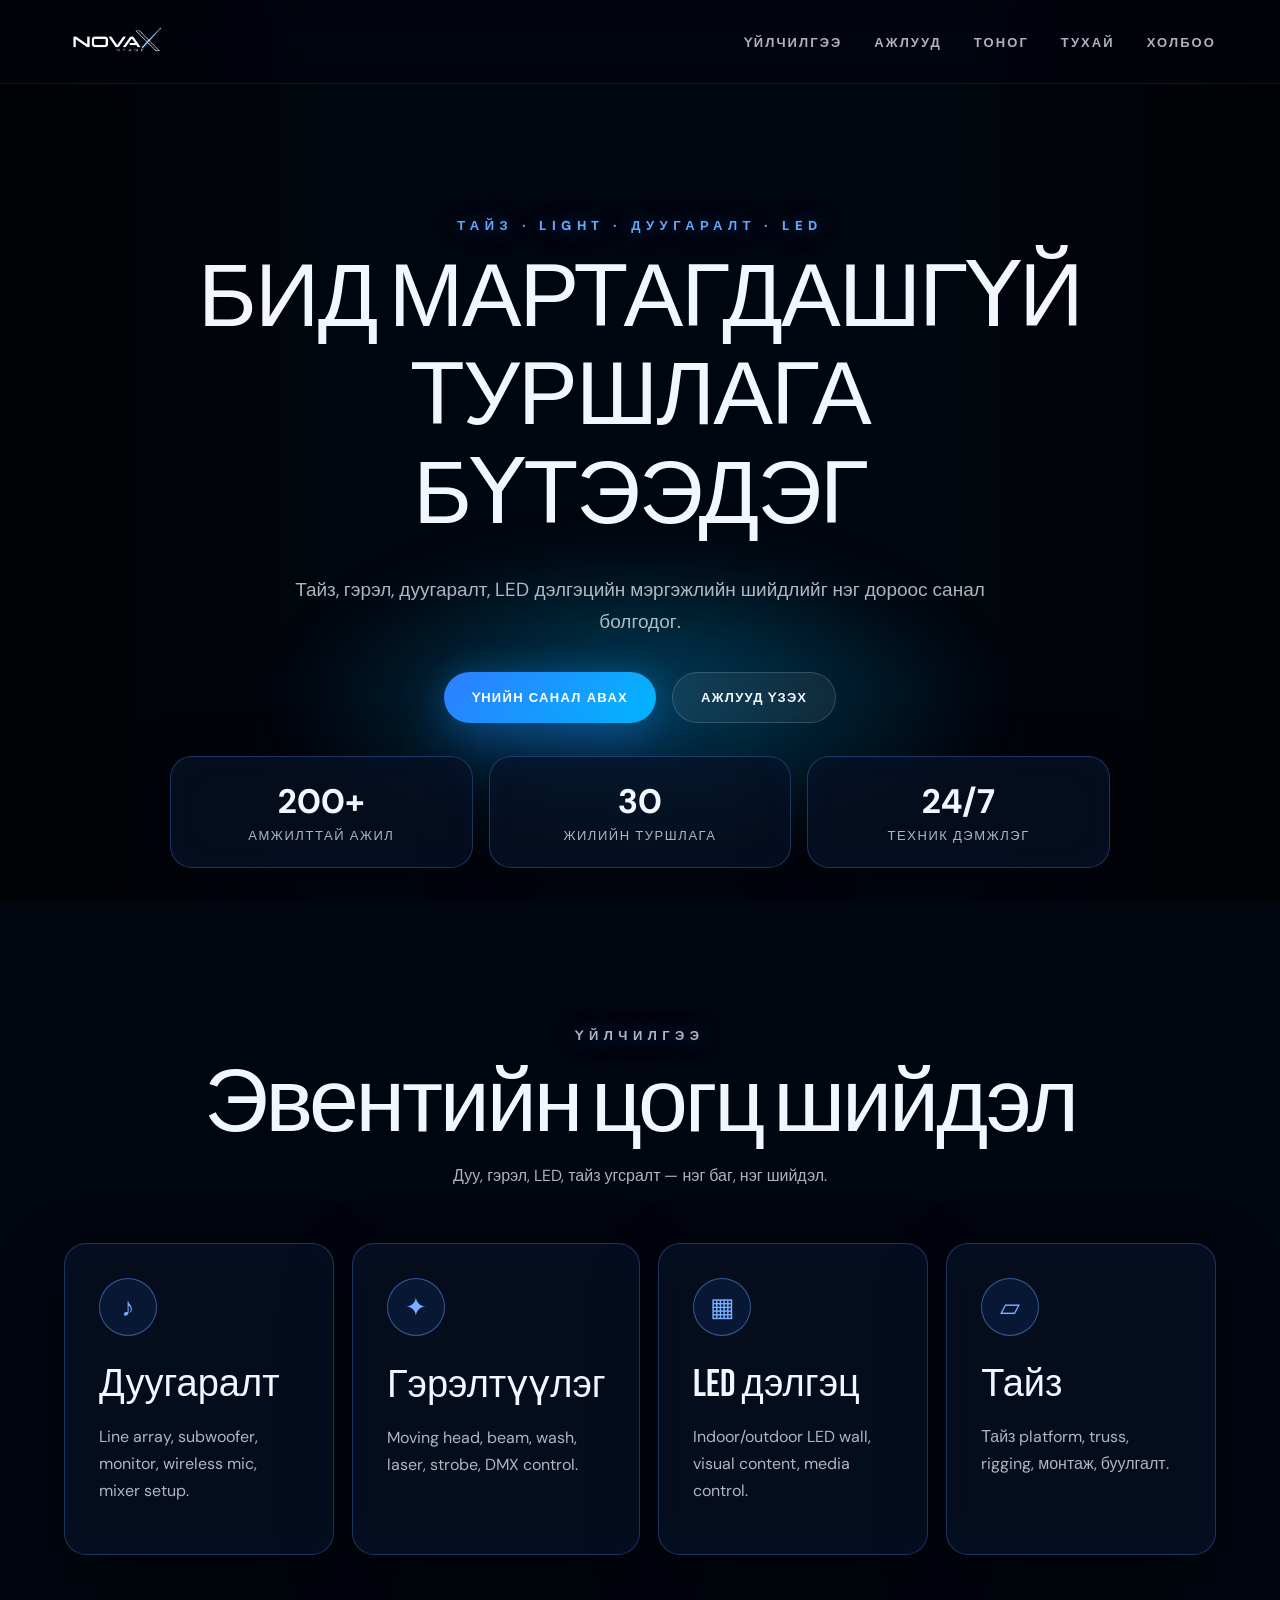
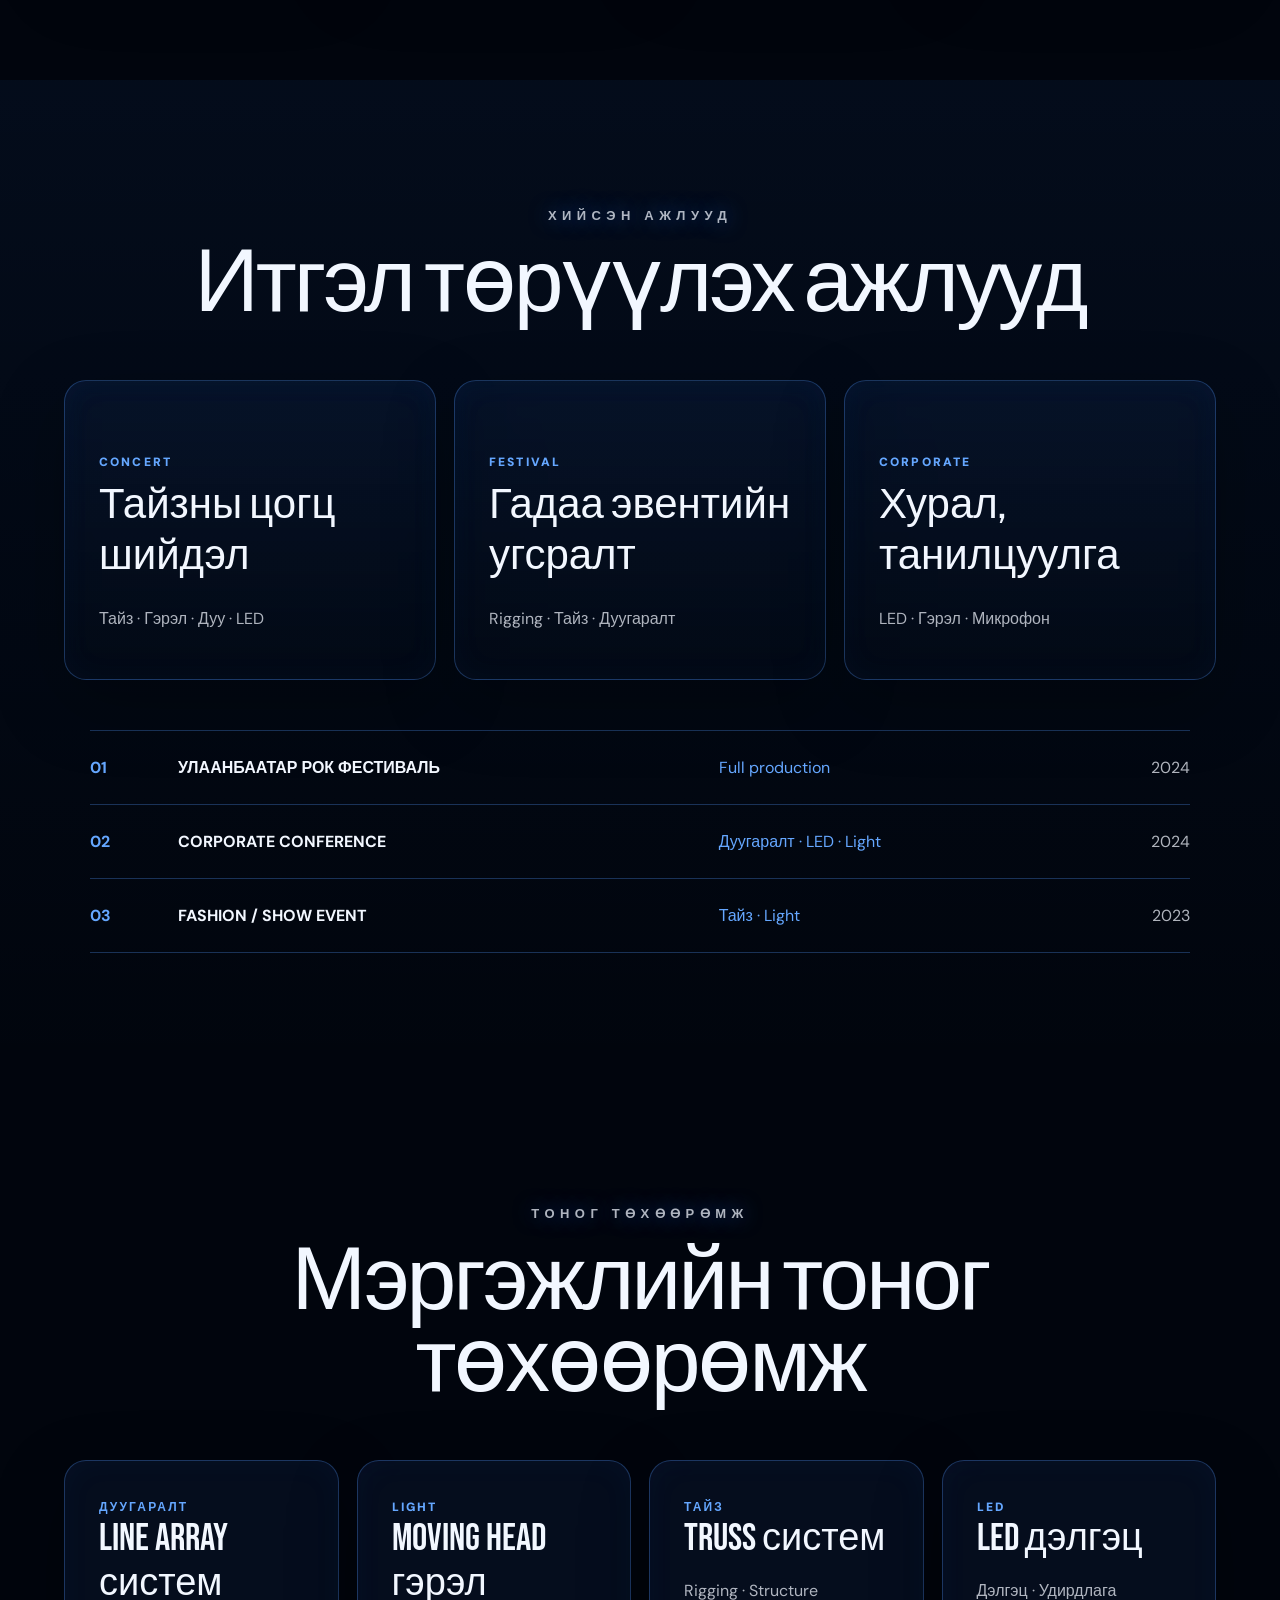
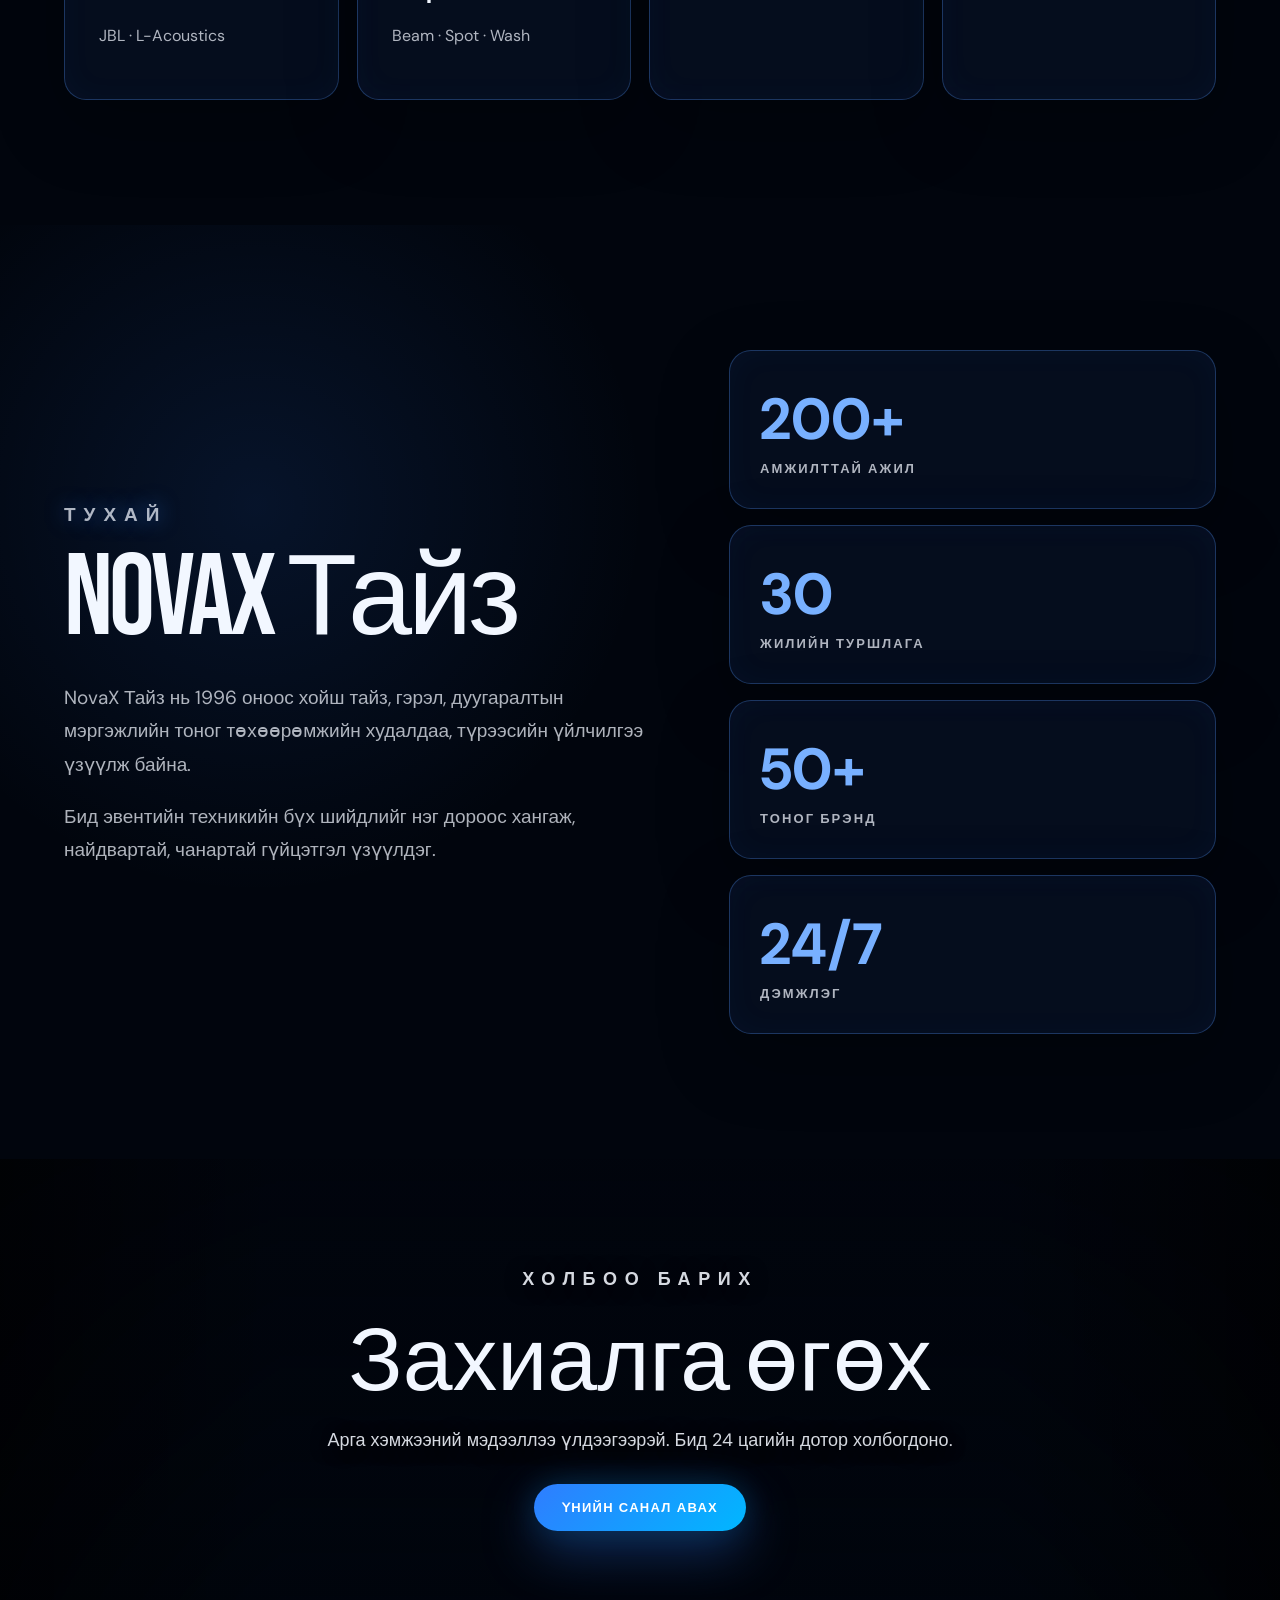
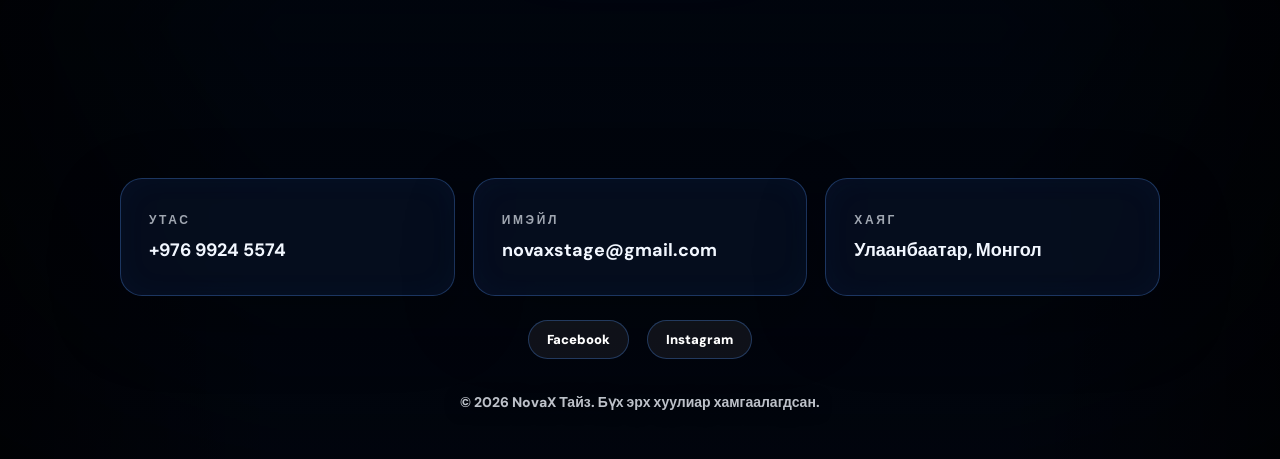
==== index.html @ ec24ce9d "zasvar" ====
<!DOCTYPE html>
<html lang="mn">
<head>
  <meta charset="UTF-8" />
  <meta name="viewport" content="width=device-width, initial-scale=1.0" />
  <meta name="description" content="NovaX Тайз – Тайз, гэрэл, дуугаралт, LED дэлгэц, event production үйлчилгээ." />
  <title>NovaX Тайз – Next Level</title>
  <link rel="preconnect" href="https://fonts.googleapis.com">
  <link rel="preconnect" href="https://fonts.gstatic.com" crossorigin>
  <link href="https://fonts.googleapis.com/css2?family=Bebas+Neue&family=DM+Sans:wght@300;400;500;700;900&display=swap" rel="stylesheet">
  <link rel="stylesheet" href="style.css" />
</head>
<body>
  <div class="progress" id="progress"></div>

  <nav class="navbar" id="navbar">
    <a href="#home" class="brand" aria-label="NovaX home">
      <img src="novax-logo.png" alt="NovaX Тайз logo" onerror="this.style.display='none'; this.nextElementSibling.style.display='block';">
      <span class="brand-fallback">NovaX</span>
    </a>

    <ul class="nav-links" id="navLinks">
      <li><a href="#services">Үйлчилгээ</a></li>
      <li><a href="#projects">Ажлууд</a></li>
      <li><a href="#equipment">Тоног</a></li>
      <li><a href="#about">Тухай</a></li>
      <li><a href="#contact">Холбоо</a></li>
    </ul>

    <button class="nav-toggle" id="navToggle" aria-label="Menu" type="button">
      <span></span><span></span><span></span>
    </button>
  </nav>

  <header id="home" class="hero">
    <div class="hero-glow"></div>
    <div class="hero-content reveal">
      <p class="eyebrow">Тайз · Light · Дуугаралт · LED</p>
      <h1>БИД МАРТАГДАШГҮЙ<br>ТУРШЛАГА БҮТЭЭДЭГ</h1>
      <p class="hero-sub">Тайз, гэрэл, дуугаралт, LED дэлгэцийн мэргэжлийн шийдлийг нэг дороос санал болгодог.</p>
      <div class="hero-actions">
        <button class="btn primary" type="button" data-quote-open>Үнийн санал авах</button>
        <a class="btn ghost" href="#projects">Ажлууд үзэх</a>
      </div>
    </div>

    <div class="hero-metrics reveal">
      <div><strong>200+</strong><span>Амжилттай ажил</span></div>
      <div><strong>30</strong><span>Жилийн туршлага</span></div>
      <div><strong>24/7</strong><span>Техник дэмжлэг</span></div>
    </div>
  </header>

  <main>
    <section id="services" class="section">
      <div class="section-head reveal">
        <p class="eyebrow">Үйлчилгээ</p>
        <h2>Эвентийн цогц шийдэл</h2>
        <p>Дуу, гэрэл, LED, тайз угсралт — нэг баг, нэг шийдэл.</p>
      </div>

      <div class="cards four">
        <article class="card reveal">
          <div class="icon">♪</div>
          <h3>Дуугаралт</h3>
          <p>Line array, subwoofer, monitor, wireless mic, mixer setup.</p>
        </article>
        <article class="card reveal">
          <div class="icon">✦</div>
          <h3>Гэрэлтүүлэг</h3>
          <p>Moving head, beam, wash, laser, strobe, DMX control.</p>
        </article>
        <article class="card reveal">
          <div class="icon">▦</div>
          <h3>LED дэлгэц</h3>
          <p>Indoor/outdoor LED wall, visual content, media control.</p>
        </article>
        <article class="card reveal">
          <div class="icon">▱</div>
          <h3>Тайз</h3>
          <p>Тайз platform, truss, rigging, монтаж, буулгалт.</p>
        </article>
      </div>
    </section>

    <section id="projects" class="section projects">
      <div class="section-head reveal">
        <p class="eyebrow">Хийсэн ажлууд</p>
        <h2>Итгэл төрүүлэх ажлууд</h2>
      </div>

      <div class="project-grid">
        <article class="project-card reveal">
          <span>Concert</span>
          <h3>Тайзны цогц шийдэл</h3>
          <p>Тайз · Гэрэл · Дуу · LED</p>
        </article>
        <article class="project-card reveal">
          <span>Festival</span>
          <h3>Гадаа эвентийн угсралт</h3>
          <p>Rigging · Тайз · Дуугаралт</p>
        </article>
        <article class="project-card reveal">
          <span>Corporate</span>
          <h3>Хурал, танилцуулга</h3>
          <p>LED · Гэрэл · Микрофон</p>
        </article>
      </div>

      <div class="project-list">
        <div class="row reveal"><b>01</b><strong>Улаанбаатар рок фестиваль</strong><span>Full production</span><em>2024</em></div>
        <div class="row reveal"><b>02</b><strong>Corporate conference</strong><span>Дуугаралт · LED · Light</span><em>2024</em></div>
        <div class="row reveal"><b>03</b><strong>Fashion / show event</strong><span>Тайз · Light</span><em>2023</em></div>
      </div>
    </section>

    <section id="equipment" class="section equipment">
      <div class="section-head reveal">
        <p class="eyebrow">Тоног төхөөрөмж</p>
        <h2>Мэргэжлийн тоног төхөөрөмж</h2>
      </div>

      <div class="cards four compact">
        <div class="card reveal"><span class="tag">Дуугаралт</span><h3>Line Array систем</h3><p>JBL · L-Acoustics</p></div>
        <div class="card reveal"><span class="tag">Light</span><h3>Moving Head гэрэл</h3><p>Beam · Spot · Wash</p></div>
        <div class="card reveal"><span class="tag">Тайз</span><h3>Truss систем</h3><p>Rigging · Structure</p></div>
        <div class="card reveal"><span class="tag">LED</span><h3>LED дэлгэц</h3><p>Дэлгэц · Удирдлага</p></div>
      </div>
    </section>

    <section id="about" class="section about">
      <div class="about-copy reveal">
        <p class="eyebrow">Тухай</p>
        <h2>NovaX Тайз</h2>
        <p>NovaX Тайз нь 1996 оноос хойш тайз, гэрэл, дуугаралтын мэргэжлийн тоног төхөөрөмжийн худалдаа, түрээсийн үйлчилгээ үзүүлж байна.</p>
        <p>Бид эвентийн техникийн бүх шийдлийг нэг дороос хангаж, найдвартай, чанартай гүйцэтгэл үзүүлдэг.</p>
      </div>
      <div class="numbers">
        <div class="number reveal"><strong>200+</strong><span>Амжилттай ажил</span></div>
        <div class="number reveal"><strong>30</strong><span>Жилийн туршлага</span></div>
        <div class="number reveal"><strong>50+</strong><span>Тоног брэнд</span></div>
        <div class="number reveal"><strong>24/7</strong><span>Дэмжлэг</span></div>
      </div>
    </section>

    <section id="contact" class="contact">
      <div class="contact-main reveal">
        <p class="eyebrow">Холбоо барих</p>
        <h2>Захиалга өгөх</h2>
        <p>Арга хэмжээний мэдээллээ үлдээгээрэй. Бид 24 цагийн дотор холбогдоно.</p>
        <button class="btn primary" type="button" data-quote-open>Үнийн санал авах</button>
      </div>

      <div class="contact-cards">
        <a class="contact-card reveal" href="tel:+97699245574"><span>Утас</span><strong>+976 9924 5574</strong></a>
        <a class="contact-card reveal" href="mailto:novaxstage@gmail.com"><span>Имэйл</span><strong>novaxstage@gmail.com</strong></a>
        <div class="contact-card reveal"><span>Хаяг</span><strong>Улаанбаатар, Монгол</strong></div>
      </div>

      <div class="socials reveal">
        <a href="https://www.facebook.com/people/NOVA-X-STAGE/100083360228173/" target="_blank" rel="noopener">Facebook</a>
        <a href="https://www.instagram.com/novaxstage/" target="_blank" rel="noopener">Instagram</a>
      </div>
      <p class="copy">© 2026 NovaX Тайз. Бүх эрх хуулиар хамгаалагдсан.</p>
    </section>
  </main>

  <div class="modal" id="quoteModal" aria-hidden="true">
    <div class="modal-card">
      <button class="close" type="button" data-quote-close>×</button>
      <h3>Үнийн санал авах</h3>
      <p>Нэр, утас, имэйл болон арга хэмжээний мэдээллээ үлдээгээрэй.</p>
      <form id="quoteForm" action="https://formspree.io/f/mgorqynz" method="POST">
        <input name="name" placeholder="Таны нэр" required>
        <input name="phone" placeholder="Утасны дугаар" required>
        <input name="email" type="email" placeholder="Имэйл хаяг" required>
        <textarea name="message" placeholder="Арга хэмжээний төрөл, огноо, хэрэгтэй тоног төхөөрөмж..." required></textarea>
        <input type="hidden" name="_subject" value="NovaX Тайз - Үнийн санал авах хүсэлт">
        <button class="btn primary" type="submit">Дуусгах</button>
      </form>
      <div class="success" id="quoteSuccess">
        <div class="success-icon">✓</div>
        <h3>Баярлалаа!</h3>
        <p>Таны хүсэлт амжилттай илгээгдлээ.</p>
        <button class="btn primary" type="button" data-quote-close>Хаах</button>
      </div>
    </div>
  </div>

<script src="main.js"></script>
</body>
</html>
---- style.css ----
:root{--bg:#01050d;--blue:#2f7dff;--cyan:#00b7ff;--text:#f2f7ff;--muted:rgba(242,247,255,.72);--panel:rgba(7,17,36,.72);--line:rgba(84,151,255,.3)}
*{box-sizing:border-box}html{scroll-behavior:smooth}body{margin:0;background:var(--bg);color:var(--text);font-family:"DM Sans",Arial,sans-serif;overflow-x:hidden}a{color:inherit}.progress{position:fixed;top:0;left:0;height:3px;width:0;background:linear-gradient(90deg,var(--blue),var(--cyan));z-index:9999;box-shadow:0 0 22px rgba(47,125,255,.7)}
.navbar{position:fixed;top:0;left:0;right:0;z-index:1000;height:84px;padding:0 5vw;display:flex;align-items:center;justify-content:space-between;background:rgba(1,5,13,.56);backdrop-filter:blur(18px);border-bottom:1px solid rgba(255,255,255,.08);transition:.32s ease}.navbar.scrolled{background:rgba(1,5,13,.86)}.brand{display:flex;align-items:center;text-decoration:none}.brand img{height:70px}.brand-fallback{display:none;font-family:"Bebas Neue";font-size:34px;letter-spacing:.08em}.nav-links{display:flex;gap:32px;list-style:none;margin:0;padding:0}.nav-links a{text-decoration:none;color:rgba(242,247,255,.72);text-transform:uppercase;letter-spacing:.16em;font-size:13px;font-weight:900}.nav-links a:hover{color:#fff}.nav-toggle{display:none;border:0;background:none}.nav-toggle span{display:block;width:26px;height:2px;background:#fff;margin:6px 0}
.hero{position:relative;min-height:100vh;padding:120px 5vw 80px;display:flex;align-items:center;justify-content:center;text-align:center;overflow:hidden;background:linear-gradient(180deg,rgba(1,5,13,.80),rgba(1,5,13,.24) 45%,rgba(1,5,13,.92)),url("contact-bg.png") center 55%/cover no-repeat}.hero:before{content:"";position:absolute;inset:0;background:linear-gradient(90deg,rgba(0,0,0,.66),transparent 26%,transparent 74%,rgba(0,0,0,.66));z-index:1}.hero-glow{position:absolute;left:50%;bottom:4%;width:58vw;height:26vw;transform:translateX(-50%);background:radial-gradient(ellipse,rgba(0,183,255,.33),transparent 68%);filter:blur(26px);animation:pulse 4s infinite ease-in-out;z-index:1}@keyframes pulse{0%,100%{opacity:.55;transform:translateX(-50%) scale(.92)}50%{opacity:1;transform:translateX(-50%) scale(1.05)}}.hero-content{position:relative;z-index:2;max-width:980px}.eyebrow{margin:0 0 16px;color:#65a7ff;text-transform:uppercase;letter-spacing:.42em;font-size:13px;font-weight:900;text-shadow:0 0 20px rgba(47,125,255,.62)}
h1,h2,h3{font-family:"Bebas Neue",Arial,sans-serif;font-weight:400;margin:0}.hero h1 {
  font-size: clamp(48px, 7vw, 120px);
  line-height: 1.1;
  letter-spacing: -0.02em;
  max-width: 900px;
  margin: 0 auto;
}.hero h1 span{color:transparent;-webkit-text-stroke:1.4px rgba(242,247,255,.9);text-shadow:0 0 36px rgba(0,183,255,.36)}.hero-sub{max-width:720px;margin:28px auto 34px;color:var(--muted);font-size:19px;line-height:1.7}.hero-actions{display:flex;gap:16px;justify-content:center;flex-wrap:wrap}
.btn{border:0;border-radius:999px;padding:16px 28px;display:inline-flex;align-items:center;justify-content:center;text-decoration:none;text-transform:uppercase;letter-spacing:.1em;font-weight:900;font-size:13px;cursor:pointer;transition:.25s}.btn:hover{transform:translateY(-3px)}.primary{background:linear-gradient(135deg,var(--blue),var(--cyan));color:#fff;box-shadow:0 20px 54px rgba(47,125,255,.34),0 0 32px rgba(0,183,255,.18)}.ghost{background:rgba(255,255,255,.06);border:1px solid rgba(255,255,255,.16);backdrop-filter:blur(10px)}
.hero-metrics{position:absolute;z-index:2;left:5vw;right:5vw;bottom:32px;display:grid;grid-template-columns:repeat(3,1fr);gap:16px;max-width:940px;margin:auto}.hero-metrics div,.card,.project-card,.number,.contact-card{background:var(--panel);border:1px solid var(--line);border-radius:22px;backdrop-filter:blur(14px);box-shadow:0 24px 70px rgba(0,0,0,.25),inset 0 0 32px rgba(47,125,255,.04)}.hero-metrics div{padding:22px}.hero-metrics strong{display:block;font-size:34px}.hero-metrics span{color:var(--muted);font-size:13px;letter-spacing:.12em;text-transform:uppercase}
.section{padding:125px 5vw}.section-head{text-align:center;max-width:900px;margin:0 auto 54px}.section h2{font-size:clamp(54px,7vw,104px);line-height:.92;letter-spacing:-.035em}.section-head p{color:var(--muted);line-height:1.7}.cards{display:grid;gap:18px;max-width:1240px;margin:auto}.four{grid-template-columns:repeat(4,1fr)}.card{padding:34px;min-height:230px;transition:.25s}.card:hover,.project-card:hover,.number:hover,.contact-card:hover{transform:translateY(-6px);border-color:rgba(101,167,255,.72);box-shadow:0 30px 80px rgba(0,0,0,.35),0 0 32px rgba(47,125,255,.18)}.icon{width:58px;height:58px;border-radius:50%;display:grid;place-items:center;margin-bottom:26px;color:#78b0ff;border:1px solid rgba(94,161,255,.5);background:rgba(47,125,255,.10);font-size:26px}.card h3{font-size:38px;margin-bottom:12px}.card p{color:var(--muted);line-height:1.7}.tag{color:#65a7ff;font-weight:900;letter-spacing:.18em;text-transform:uppercase;font-size:12px}
.projects{background:linear-gradient(180deg,rgba(47,125,255,.06),transparent)}.project-grid{display:grid;grid-template-columns:repeat(3,1fr);gap:18px;max-width:1180px;margin:0 auto 50px}.project-card{min-height:300px;padding:34px;display:flex;flex-direction:column;justify-content:flex-end;background:linear-gradient(180deg,rgba(47,125,255,.08),rgba(3,10,22,.82));transition:.25s}.project-card span{color:#65a7ff;text-transform:uppercase;letter-spacing:.18em;font-weight:900;font-size:12px}.project-card h3{font-size:42px;margin:10px 0}.project-card p{color:var(--muted)}.project-list{max-width:1100px;margin:auto;border-top:1px solid var(--line)}.row{display:grid;grid-template-columns:70px 1.4fr 1fr 80px;gap:18px;padding:26px 0;border-bottom:1px solid var(--line);align-items:center}.row b,.row span{color:#65a7ff}.row strong{text-transform:uppercase}.row em{font-style:normal;text-align:right;color:var(--muted)}
.about{display:grid;grid-template-columns:1.1fr .9fr;gap:70px;align-items:center;background:radial-gradient(circle at 20% 30%,rgba(47,125,255,.12),transparent 32%)}.about h2{font-size:clamp(64px,9vw,124px);line-height:.9;margin-bottom:30px}.about p{color:var(--muted);font-size:19px;line-height:1.75}.numbers{display:grid;gap:16px}.number{padding:30px}.number strong{display:block;font-size:58px;color:#78b0ff}.number span{color:var(--muted);letter-spacing:.16em;text-transform:uppercase;font-weight:900;font-size:13px}.contact{position:relative;min-height:100vh;padding:105px 5vw 34px;display:flex;flex-direction:column;align-items:center;text-align:center;background:linear-gradient(180deg,rgba(1,5,13,.88),rgba(1,5,13,.52) 30%,rgba(1,5,13,.18) 52%,rgba(1,5,13,.54) 82%,rgba(1,5,13,.86)),url("contact-bg.png") center 55%/cover no-repeat;overflow:hidden}.contact:before{content:"";position:absolute;inset:0;background:linear-gradient(90deg,rgba(0,0,0,.62),transparent 22%,transparent 78%,rgba(0,0,0,.62));z-index:1}.contact:after{content:"";position:absolute;left:50%;bottom:-18%;width:72vw;max-width:980px;height:46vh;transform:translateX(-50%) scale(.78);z-index:1;opacity:0;background:radial-gradient(ellipse,rgba(0,183,255,.48),rgba(47,125,255,.16) 48%,transparent 72%);filter:blur(18px);transition:1.2s;mix-blend-mode:screen}.contact.light-on:after{opacity:1;transform:translateX(-50%) scale(1);animation:pulse 3.2s infinite ease-in-out}.contact>*{position:relative;z-index:2}.contact-main{max-width:760px;transform:translateY(-20px)}.contact h2{font-size:clamp(52px,7vw,104px);line-height:.9;margin-bottom:22px}.contact-main p{color:rgba(242,247,255,.88);line-height:1.7;font-size:18px;max-width:680px;margin:0 auto 28px;text-shadow:0 2px 18px rgba(0,0,0,.8)}.contact-cards{width:min(100%,1040px);display:grid;grid-template-columns:repeat(3,1fr);gap:18px;margin:auto auto 24px}.contact-card{padding:28px;text-align:left;text-decoration:none;min-height:118px;display:flex;flex-direction:column;justify-content:center}.contact-card span{color:rgba(242,247,255,.66);text-transform:uppercase;letter-spacing:.22em;font-weight:900;font-size:12px;margin-bottom:10px}.contact-card strong{font-size:18px;word-break:normal;overflow-wrap:normal}.socials{display:flex;gap:18px;justify-content:center;margin-bottom:20px}.socials a{color:#fff;text-decoration:none;border:1px solid var(--line);border-radius:999px;padding:10px 18px;background:rgba(255,255,255,.06);font-weight:900;font-size:13px}.copy{font-size:14px;color:rgba(242,247,255,.78);font-weight:800;text-shadow:0 2px 16px rgba(0,0,0,.75)}
.modal{position:fixed;inset:0;z-index:2000;display:none;align-items:center;justify-content:center;padding:22px;background:rgba(0,0,0,.78);backdrop-filter:blur(12px)}.modal.open{display:flex}.modal-card{position:relative;width:min(100%,500px);border-radius:24px;padding:34px;background:radial-gradient(circle at top,rgba(47,125,255,.20),transparent 42%),rgba(3,10,22,.96);border:1px solid rgba(94,161,255,.36);box-shadow:0 30px 90px rgba(0,0,0,.62)}.close{position:absolute;right:18px;top:16px;width:38px;height:38px;border-radius:50%;border:1px solid rgba(255,255,255,.16);background:rgba(255,255,255,.06);color:#fff;font-size:26px;cursor:pointer}.modal h3{font-size:44px}.modal p{color:var(--muted);line-height:1.6}form{display:grid;gap:14px}input,textarea{width:100%;padding:15px 16px;border-radius:14px;border:1px solid rgba(94,161,255,.32);background:rgba(255,255,255,.06);color:#fff;font:inherit;outline:none}textarea{min-height:120px;resize:vertical}.success{display:none;text-align:center}.success.show{display:block}.success-icon{width:68px;height:68px;border-radius:50%;display:grid;place-items:center;margin:0 auto 18px;background:linear-gradient(135deg,var(--blue),var(--cyan));font-size:34px;font-weight:900}
.reveal{opacity:0;transform:translateY(24px);transition:opacity .8s ease,transform .8s ease}.reveal.visible{opacity:1;transform:translateY(0)}
@media(max-width:1000px){.nav-links{position:fixed;top:84px;left:20px;right:20px;display:none;flex-direction:column;padding:24px;background:rgba(3,10,22,.94);border:1px solid var(--line);border-radius:20px;backdrop-filter:blur(16px)}.nav-links.open{display:flex}.nav-toggle{display:block}.four,.project-grid,.contact-cards{grid-template-columns:1fr}.hero-metrics{position:relative;left:auto;right:auto;bottom:auto;margin-top:46px;grid-template-columns:1fr}.about{grid-template-columns:1fr}.row{grid-template-columns:1fr;gap:8px}.row em{text-align:left}}@media(max-width:640px){.navbar{height:74px}.brand img{height:58px}.nav-links{top:76px}.hero{padding:100px 22px 60px}.hero h1 {
  font-size: clamp(48px, 7vw, 120px);
  line-height: 1.1;
  letter-spacing: -0.02em;
  max-width: 900px;
  margin: 0 auto;
}.section{padding:90px 22px}.contact{padding:90px 22px 30px}.contact-main{transform:none}.btn{width:100%;max-width:360px}}
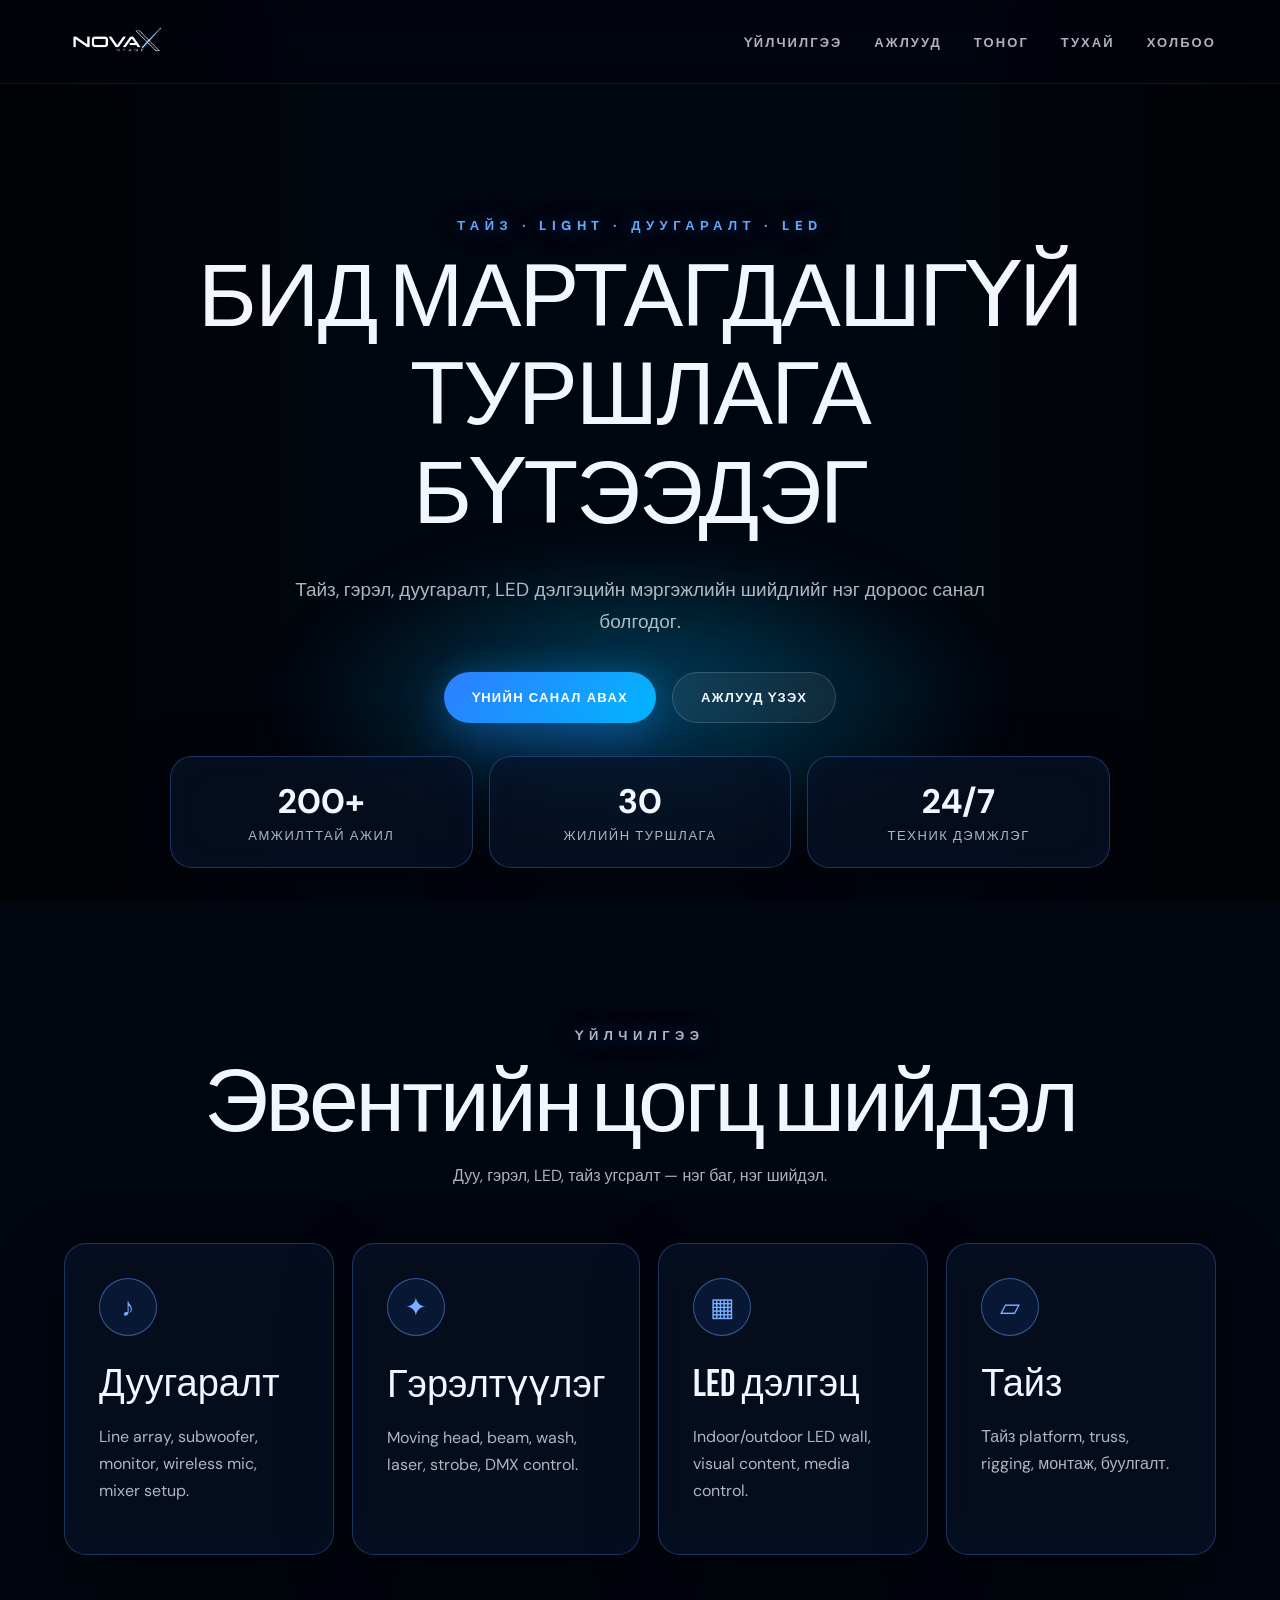
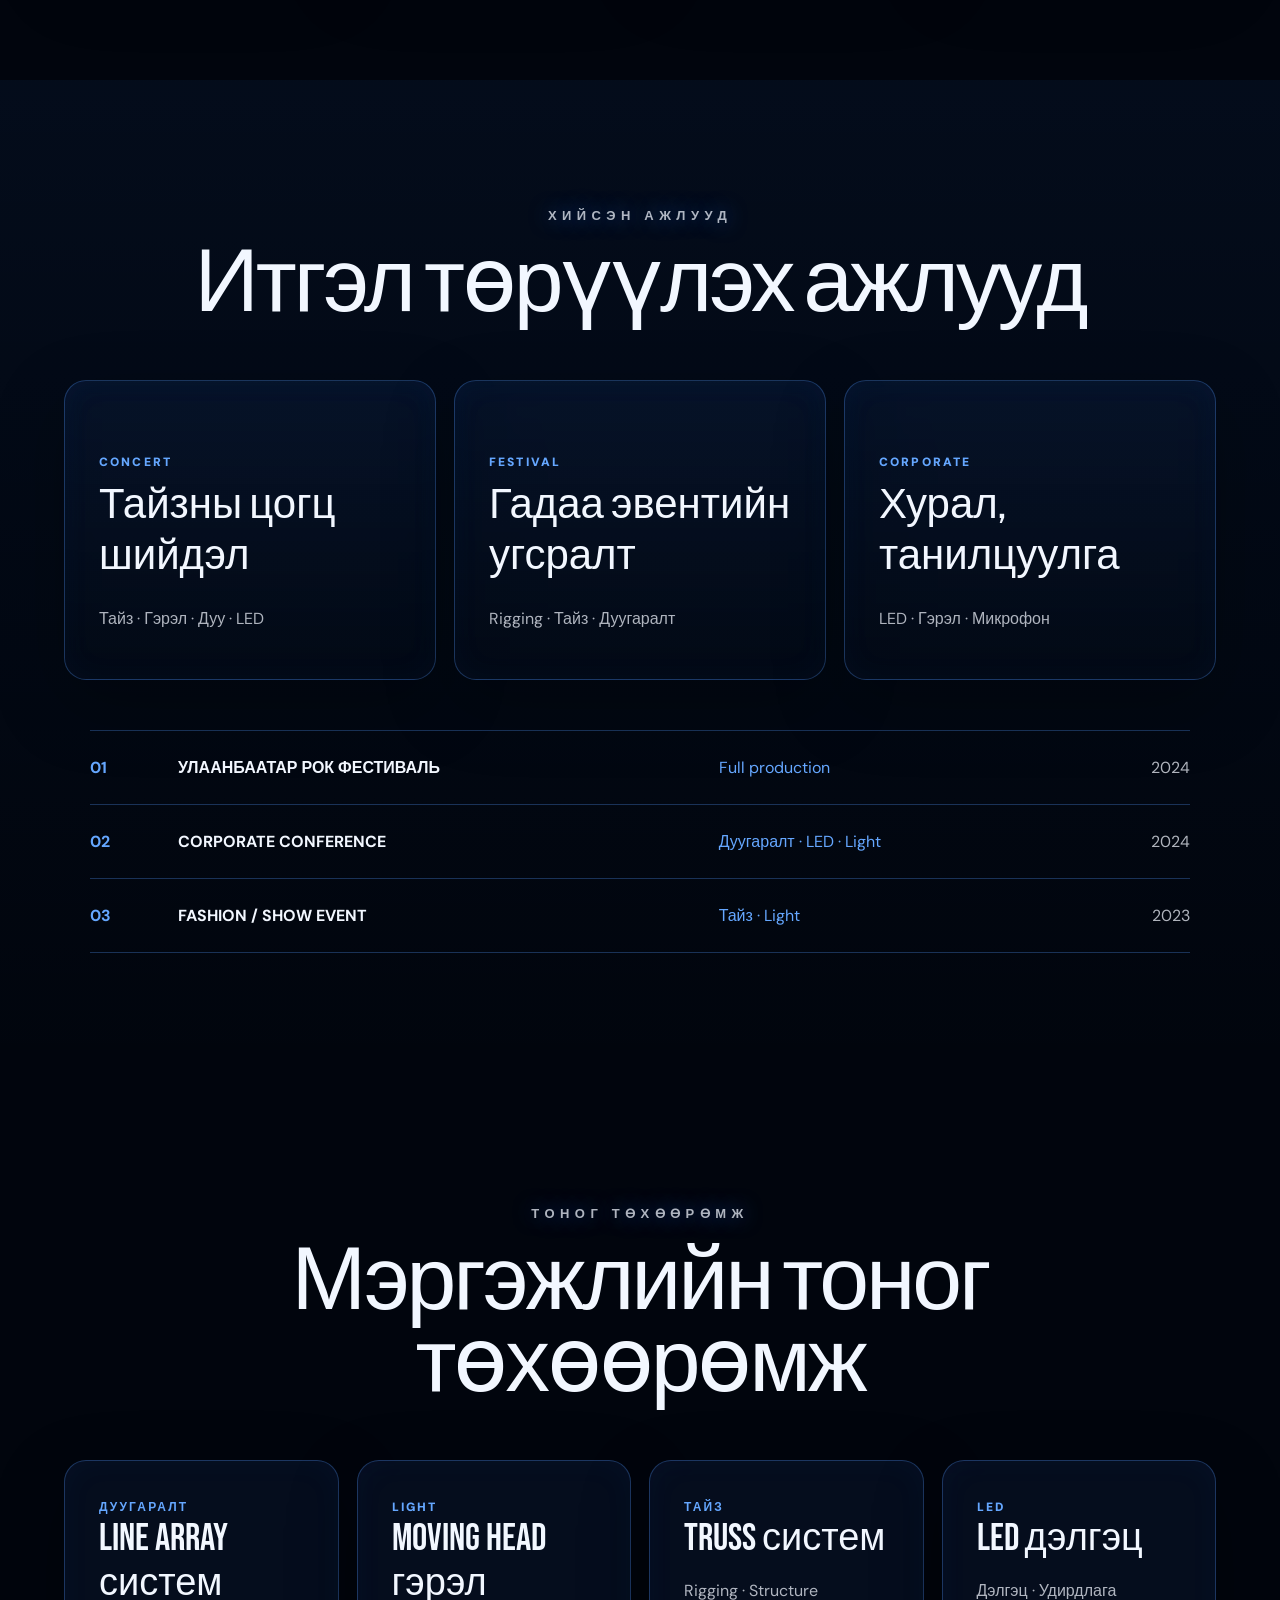
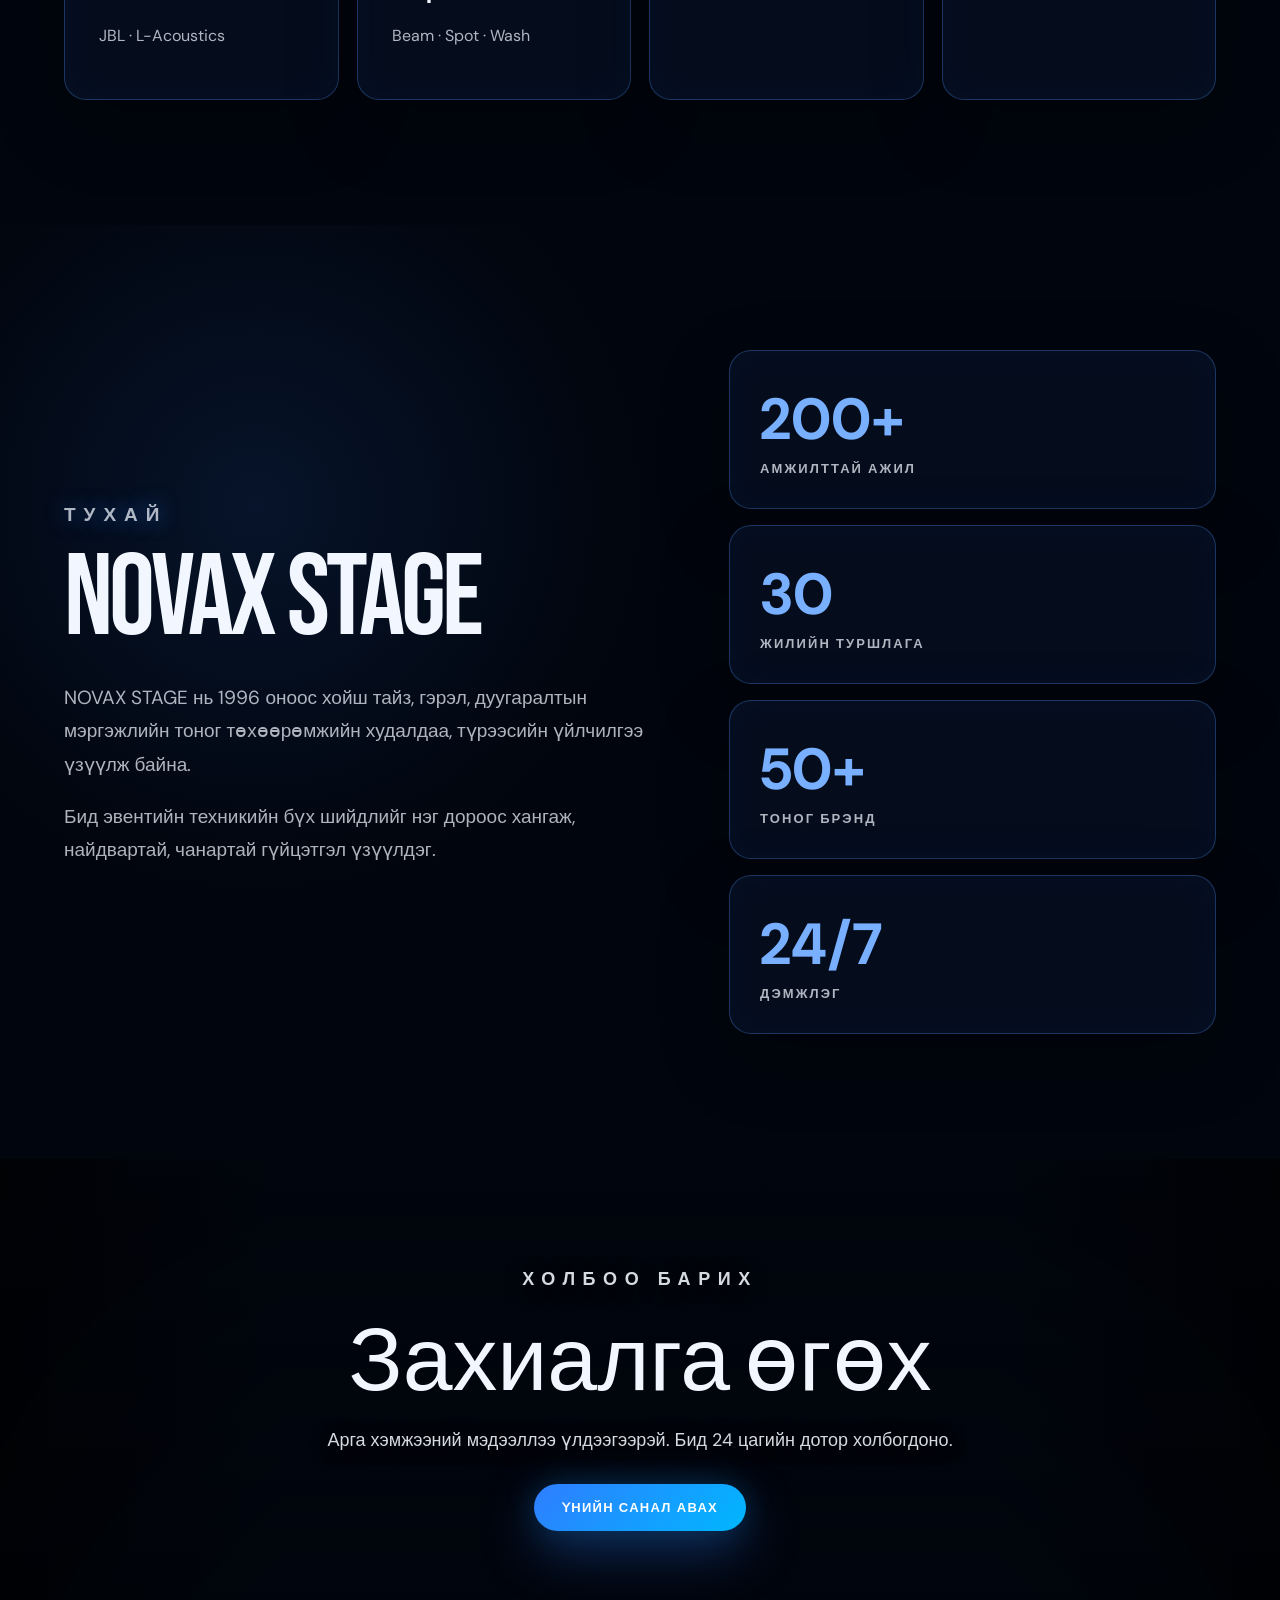
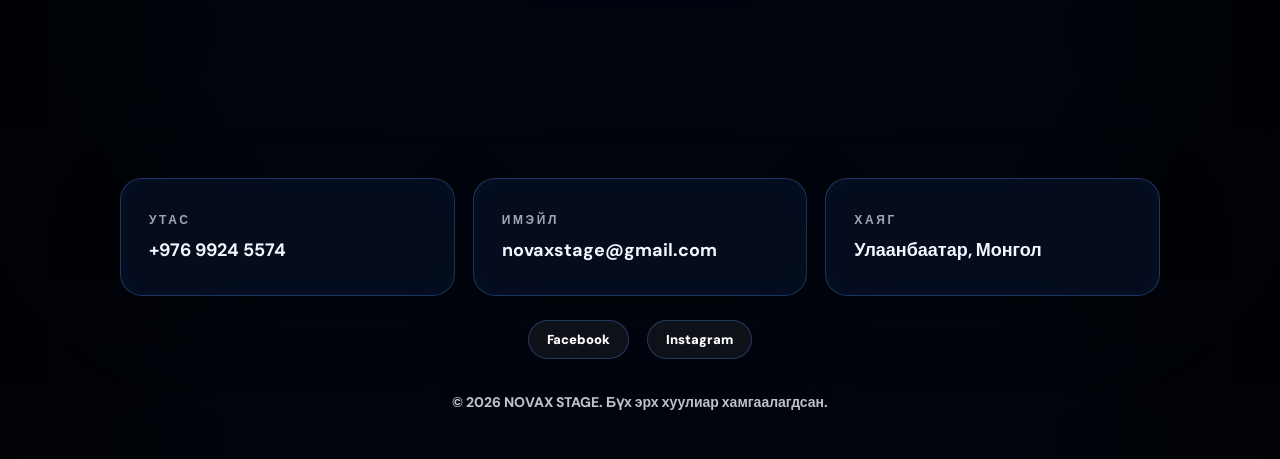
==== commit 19a35365: "Update index.html" ====
--- a/index.html
+++ b/index.html
@@ -3,8 +3,8 @@
 <head>
   <meta charset="UTF-8" />
   <meta name="viewport" content="width=device-width, initial-scale=1.0" />
-  <meta name="description" content="NovaX Тайз – Тайз, гэрэл, дуугаралт, LED дэлгэц, event production үйлчилгээ." />
-  <title>NovaX Тайз – Next Level</title>
+  <meta name="description" content="NOVAX STAGE – Тайз, гэрэл, дуугаралт, LED дэлгэц, event production үйлчилгээ." />
+  <title>NOVAX STAGE – Next Level</title>
   <link rel="preconnect" href="https://fonts.googleapis.com">
   <link rel="preconnect" href="https://fonts.gstatic.com" crossorigin>
   <link href="https://fonts.googleapis.com/css2?family=Bebas+Neue&family=DM+Sans:wght@300;400;500;700;900&display=swap" rel="stylesheet">
@@ -14,9 +14,9 @@
   <div class="progress" id="progress"></div>
 
   <nav class="navbar" id="navbar">
-    <a href="#home" class="brand" aria-label="NovaX home">
-      <img src="novax-logo.png" alt="NovaX Тайз logo" onerror="this.style.display='none'; this.nextElementSibling.style.display='block';">
-      <span class="brand-fallback">NovaX</span>
+    <a href="#home" class="brand" aria-label="NOVAX home">
+      <img src="novax-logo.png" alt="NOVAX STAGE logo" onerror="this.style.display='none'; this.nextElementSibling.style.display='block';">
+      <span class="brand-fallback">NOVAX STAGE</span>
     </a>
 
     <ul class="nav-links" id="navLinks">
@@ -131,8 +131,8 @@
     <section id="about" class="section about">
       <div class="about-copy reveal">
         <p class="eyebrow">Тухай</p>
-        <h2>NovaX Тайз</h2>
-        <p>NovaX Тайз нь 1996 оноос хойш тайз, гэрэл, дуугаралтын мэргэжлийн тоног төхөөрөмжийн худалдаа, түрээсийн үйлчилгээ үзүүлж байна.</p>
+        <h2>NOVAX STAGE</h2>
+        <p>NOVAX STAGE нь 1996 оноос хойш тайз, гэрэл, дуугаралтын мэргэжлийн тоног төхөөрөмжийн худалдаа, түрээсийн үйлчилгээ үзүүлж байна.</p>
         <p>Бид эвентийн техникийн бүх шийдлийг нэг дороос хангаж, найдвартай, чанартай гүйцэтгэл үзүүлдэг.</p>
       </div>
       <div class="numbers">
@@ -161,7 +161,7 @@
         <a href="https://www.facebook.com/people/NOVA-X-STAGE/100083360228173/" target="_blank" rel="noopener">Facebook</a>
         <a href="https://www.instagram.com/novaxstage/" target="_blank" rel="noopener">Instagram</a>
       </div>
-      <p class="copy">© 2026 NovaX Тайз. Бүх эрх хуулиар хамгаалагдсан.</p>
+      <p class="copy">© 2026 NOVAX STAGE. Бүх эрх хуулиар хамгаалагдсан.</p>
     </section>
   </main>
 
@@ -175,7 +175,7 @@
         <input name="phone" placeholder="Утасны дугаар" required>
         <input name="email" type="email" placeholder="Имэйл хаяг" required>
         <textarea name="message" placeholder="Арга хэмжээний төрөл, огноо, хэрэгтэй тоног төхөөрөмж..." required></textarea>
-        <input type="hidden" name="_subject" value="NovaX Тайз - Үнийн санал авах хүсэлт">
+        <input type="hidden" name="_subject" value="NOVAX STAGE - Үнийн санал авах хүсэлт">
         <button class="btn primary" type="submit">Дуусгах</button>
       </form>
       <div class="success" id="quoteSuccess">
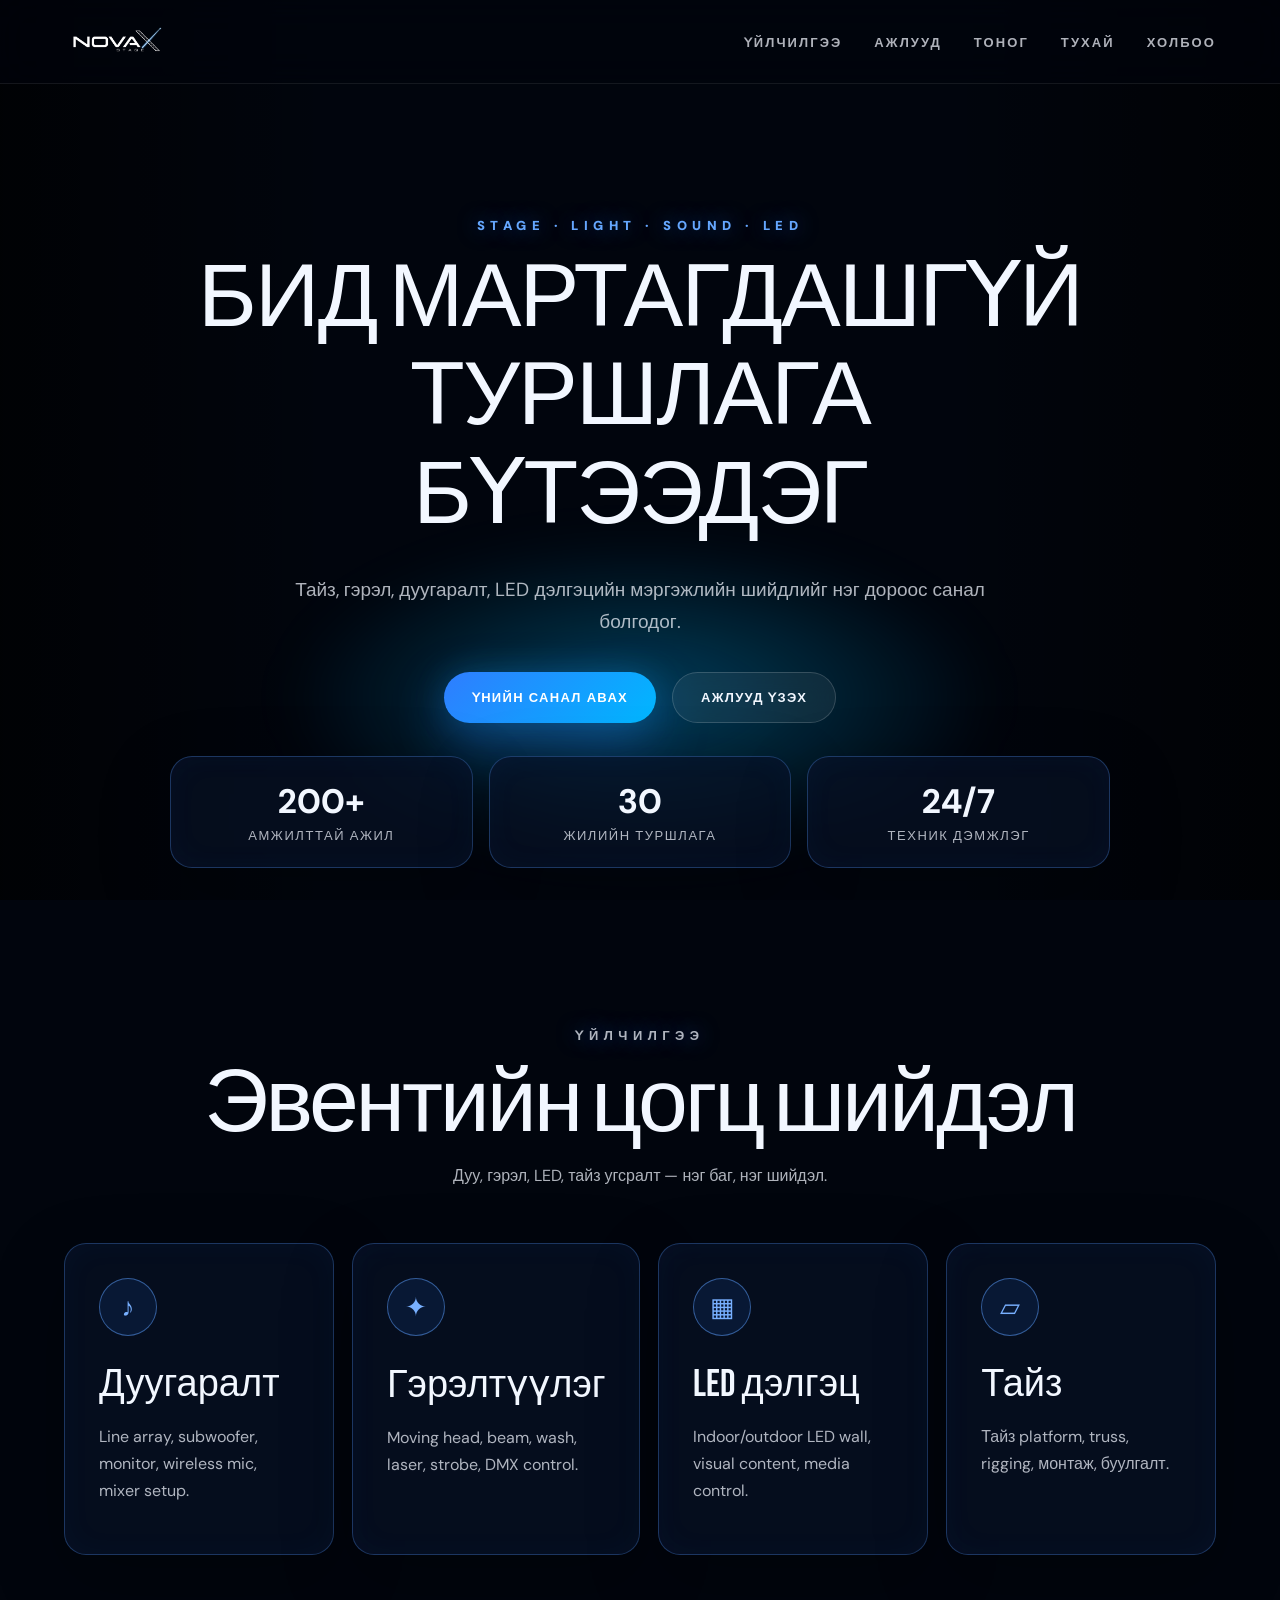
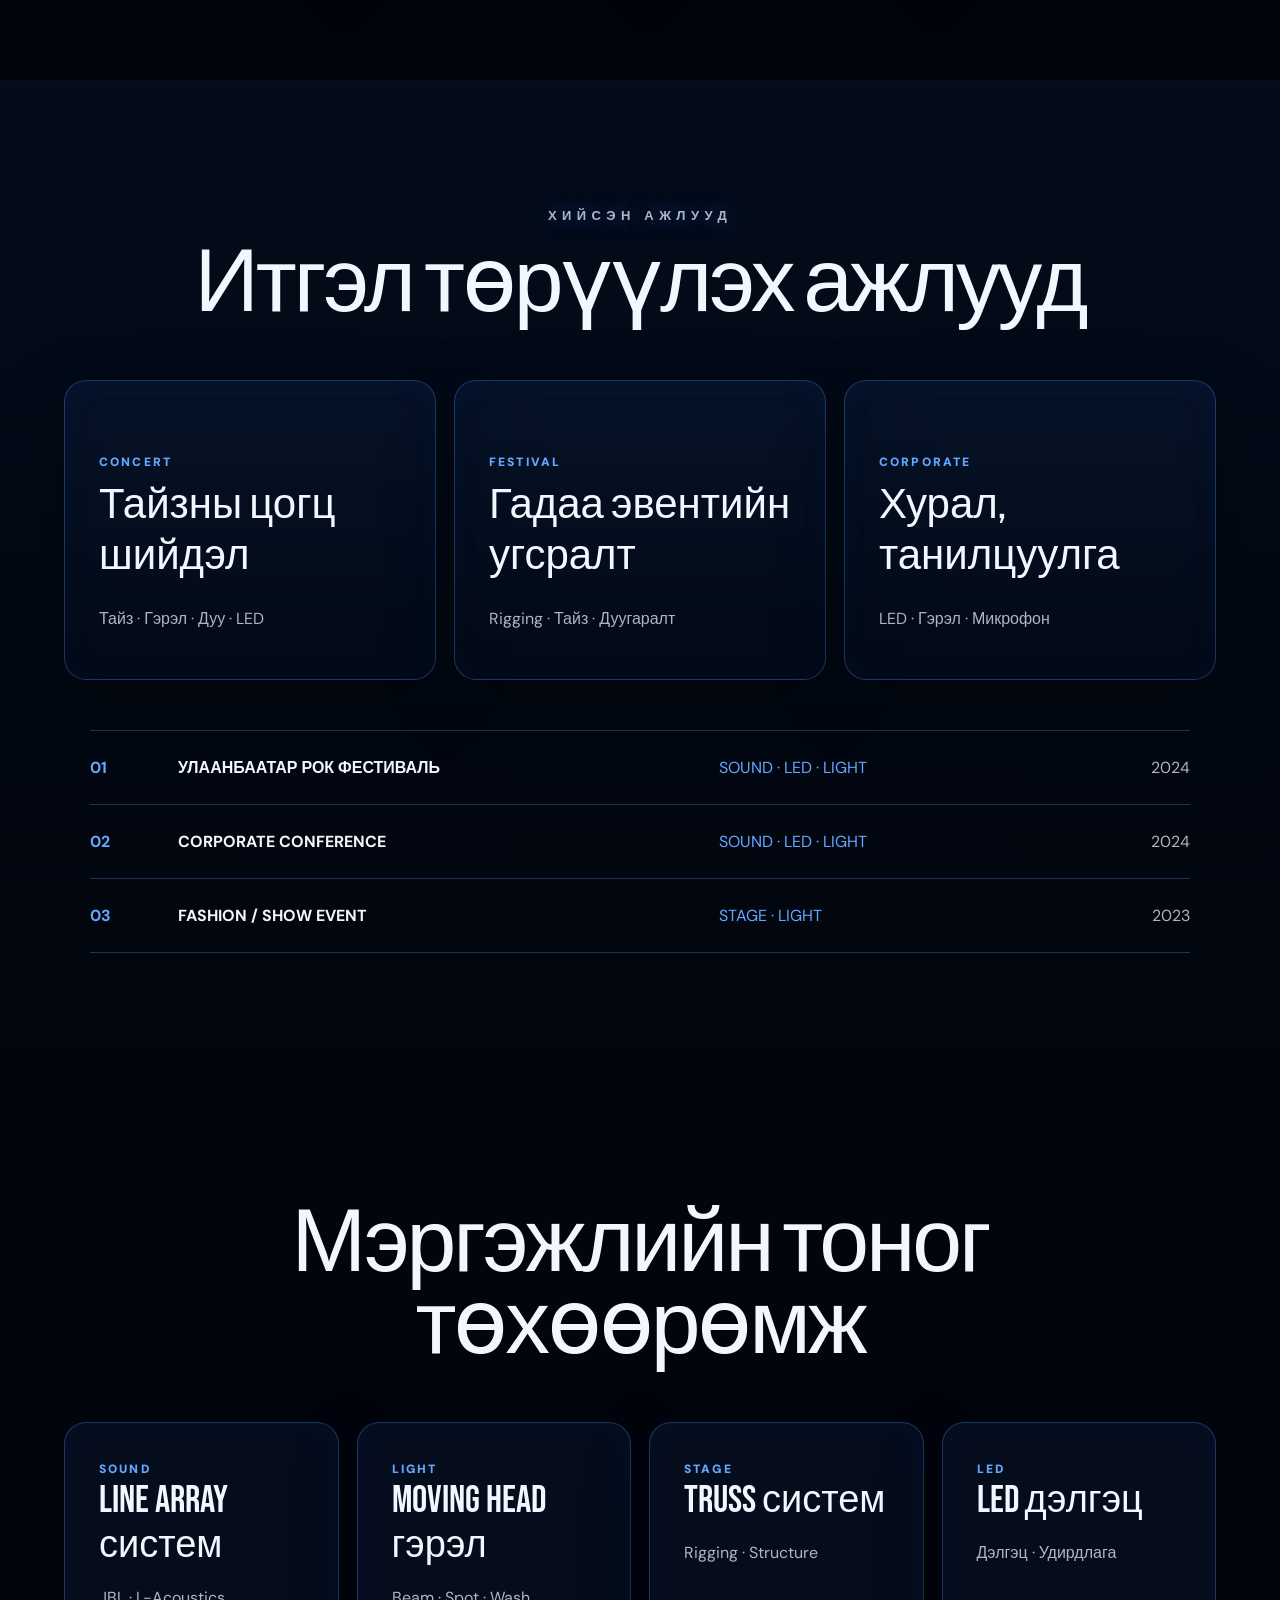
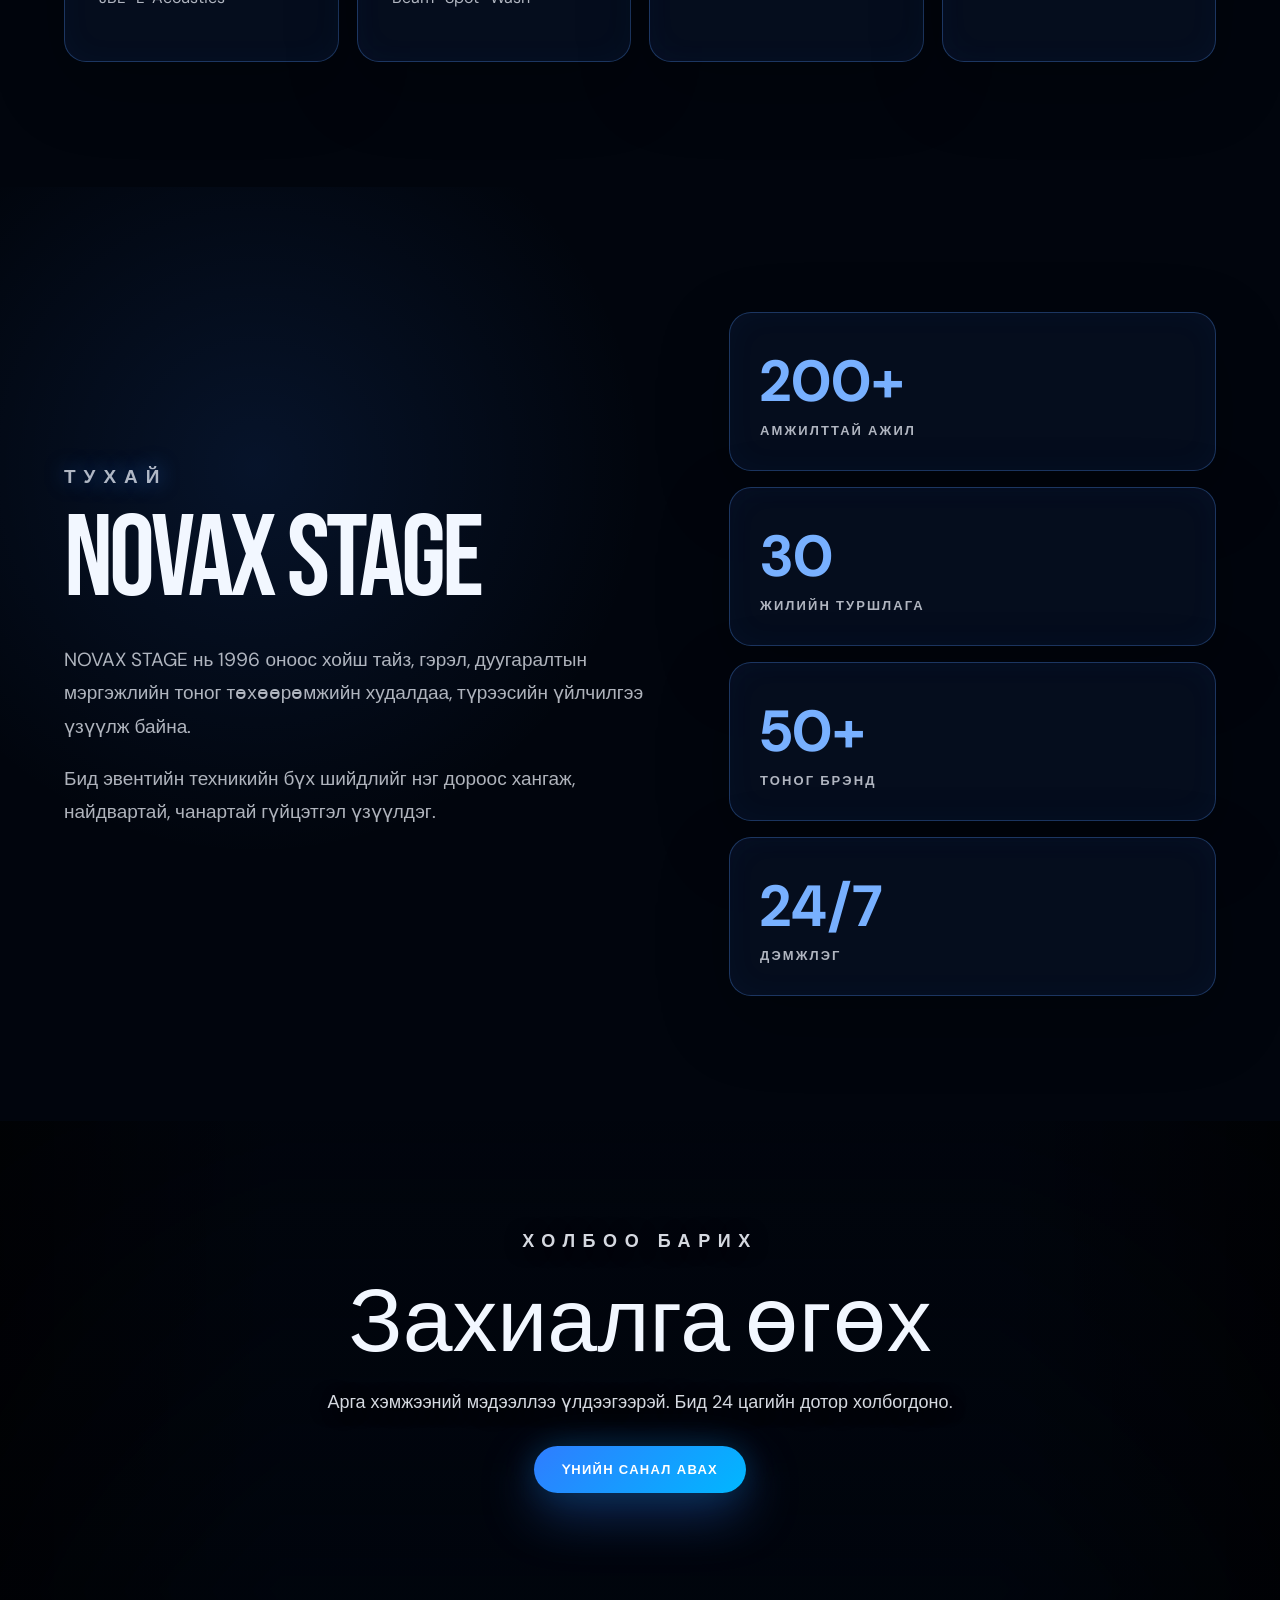
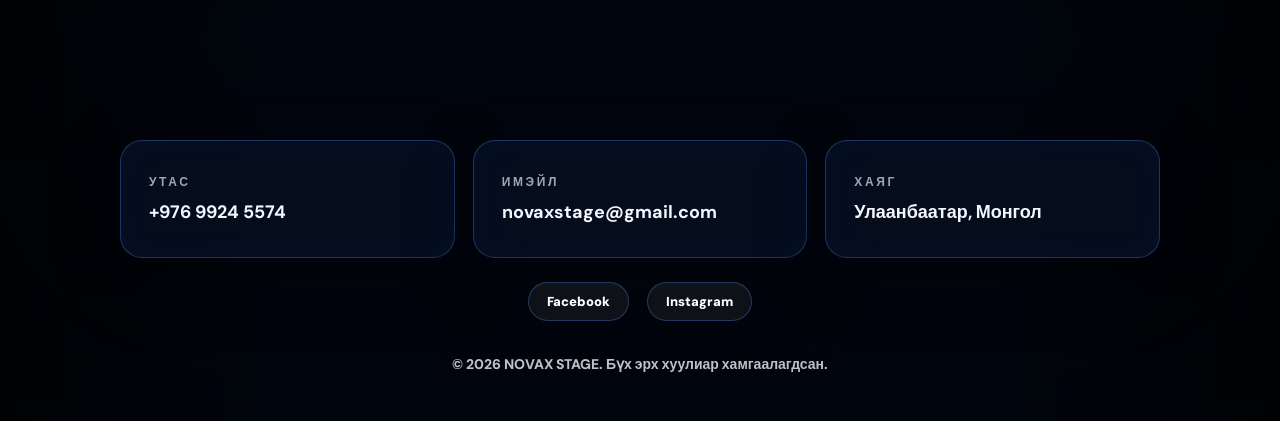
==== commit bdde0b26: "Update index.html" ====
--- a/index.html
+++ b/index.html
@@ -35,7 +35,7 @@
   <header id="home" class="hero">
     <div class="hero-glow"></div>
     <div class="hero-content reveal">
-      <p class="eyebrow">Тайз · Light · Дуугаралт · LED</p>
+      <p class="eyebrow">STAGE · LIGHT · SOUND · LED</p>
       <h1>БИД МАРТАГДАШГҮЙ<br>ТУРШЛАГА БҮТЭЭДЭГ</h1>
       <p class="hero-sub">Тайз, гэрэл, дуугаралт, LED дэлгэцийн мэргэжлийн шийдлийг нэг дороос санал болгодог.</p>
       <div class="hero-actions">
@@ -108,22 +108,22 @@
       </div>
 
       <div class="project-list">
-        <div class="row reveal"><b>01</b><strong>Улаанбаатар рок фестиваль</strong><span>Full production</span><em>2024</em></div>
-        <div class="row reveal"><b>02</b><strong>Corporate conference</strong><span>Дуугаралт · LED · Light</span><em>2024</em></div>
-        <div class="row reveal"><b>03</b><strong>Fashion / show event</strong><span>Тайз · Light</span><em>2023</em></div>
+        <div class="row reveal"><b>01</b><strong>Улаанбаатар рок фестиваль</strong><span>SOUND · LED · LIGHT</span><em>2024</em></div>
+        <div class="row reveal"><b>02</b><strong>Corporate conference</strong><span>SOUND · LED · LIGHT</span><em>2024</em></div>
+        <div class="row reveal"><b>03</b><strong>Fashion / show event</strong><span>STAGE · LIGHT</span><em>2023</em></div>
       </div>
     </section>
 
     <section id="equipment" class="section equipment">
       <div class="section-head reveal">
-        <p class="eyebrow">Тоног төхөөрөмж</p>
+      
         <h2>Мэргэжлийн тоног төхөөрөмж</h2>
       </div>
 
       <div class="cards four compact">
-        <div class="card reveal"><span class="tag">Дуугаралт</span><h3>Line Array систем</h3><p>JBL · L-Acoustics</p></div>
+        <div class="card reveal"><span class="tag">Sound</span><h3>Line Array систем</h3><p>JBL · L-Acoustics</p></div>
         <div class="card reveal"><span class="tag">Light</span><h3>Moving Head гэрэл</h3><p>Beam · Spot · Wash</p></div>
-        <div class="card reveal"><span class="tag">Тайз</span><h3>Truss систем</h3><p>Rigging · Structure</p></div>
+        <div class="card reveal"><span class="tag">Stage</span><h3>Truss систем</h3><p>Rigging · Structure</p></div>
         <div class="card reveal"><span class="tag">LED</span><h3>LED дэлгэц</h3><p>Дэлгэц · Удирдлага</p></div>
       </div>
     </section>
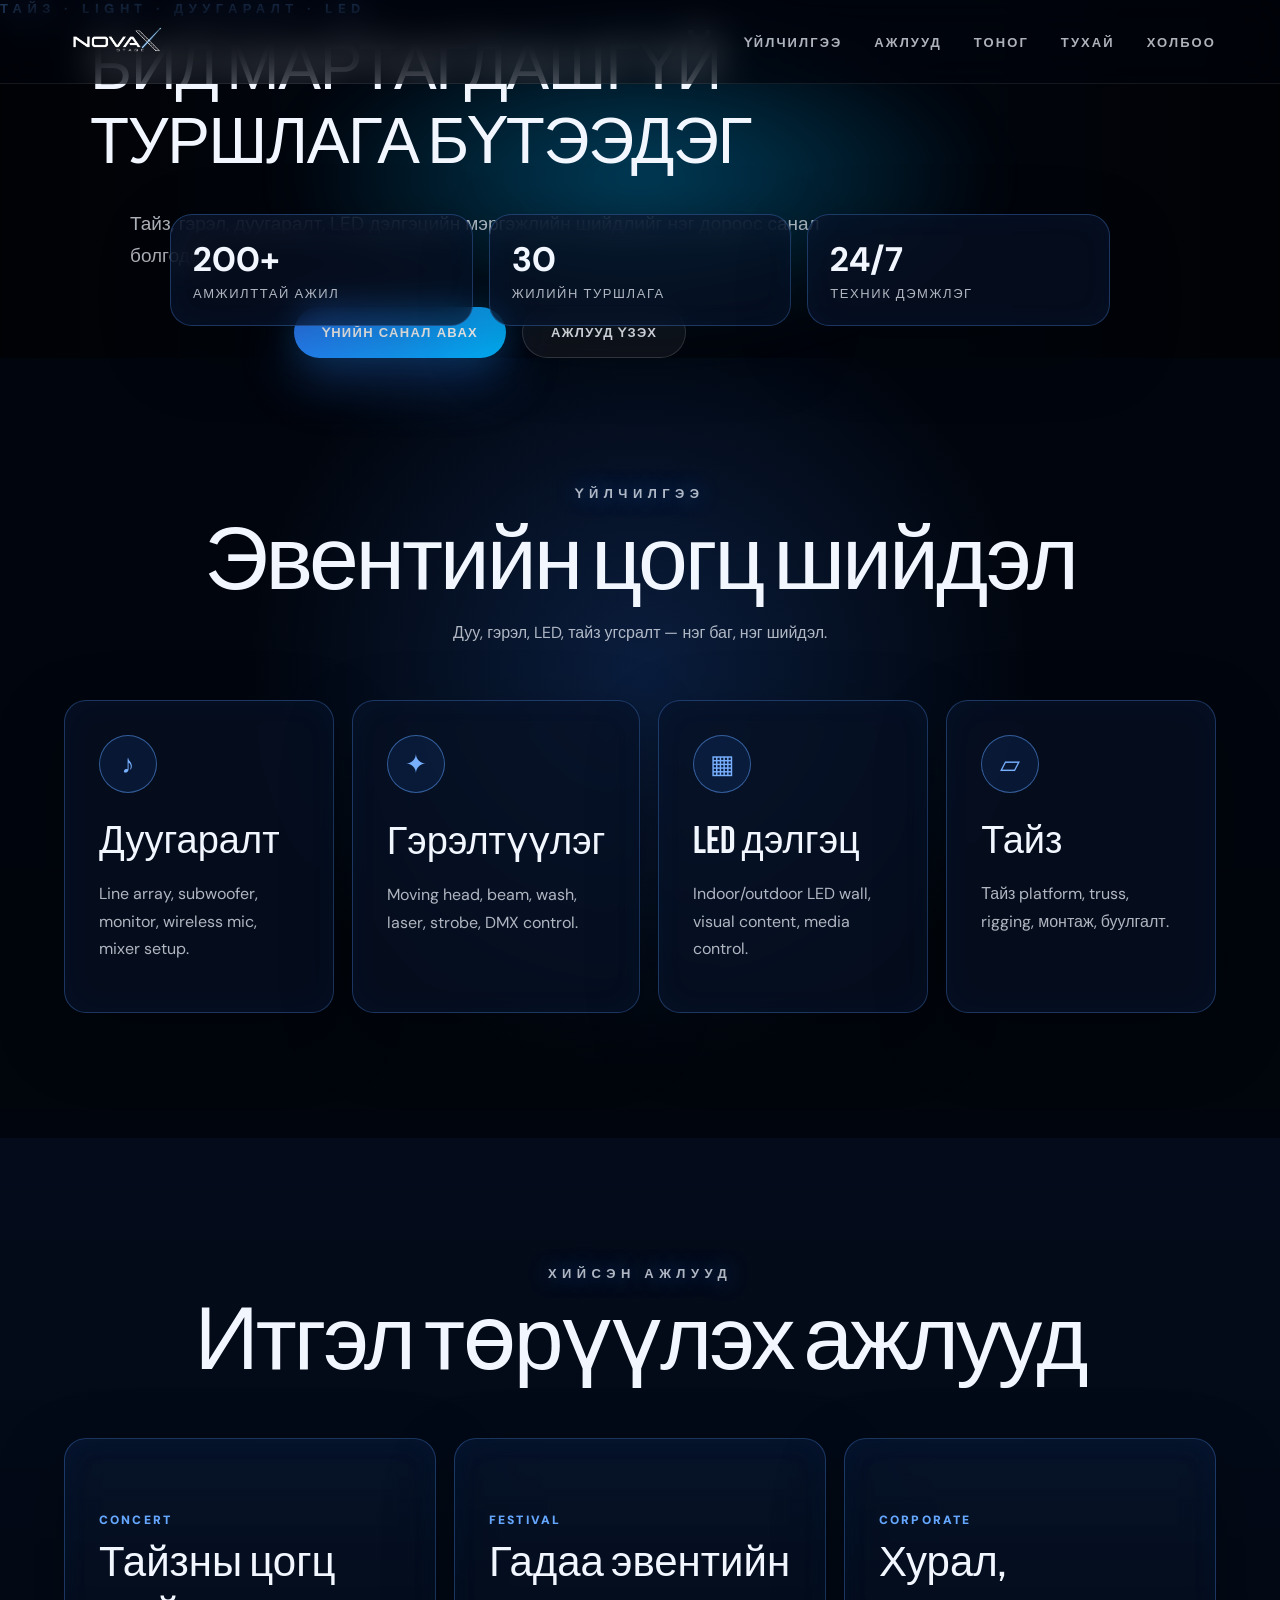
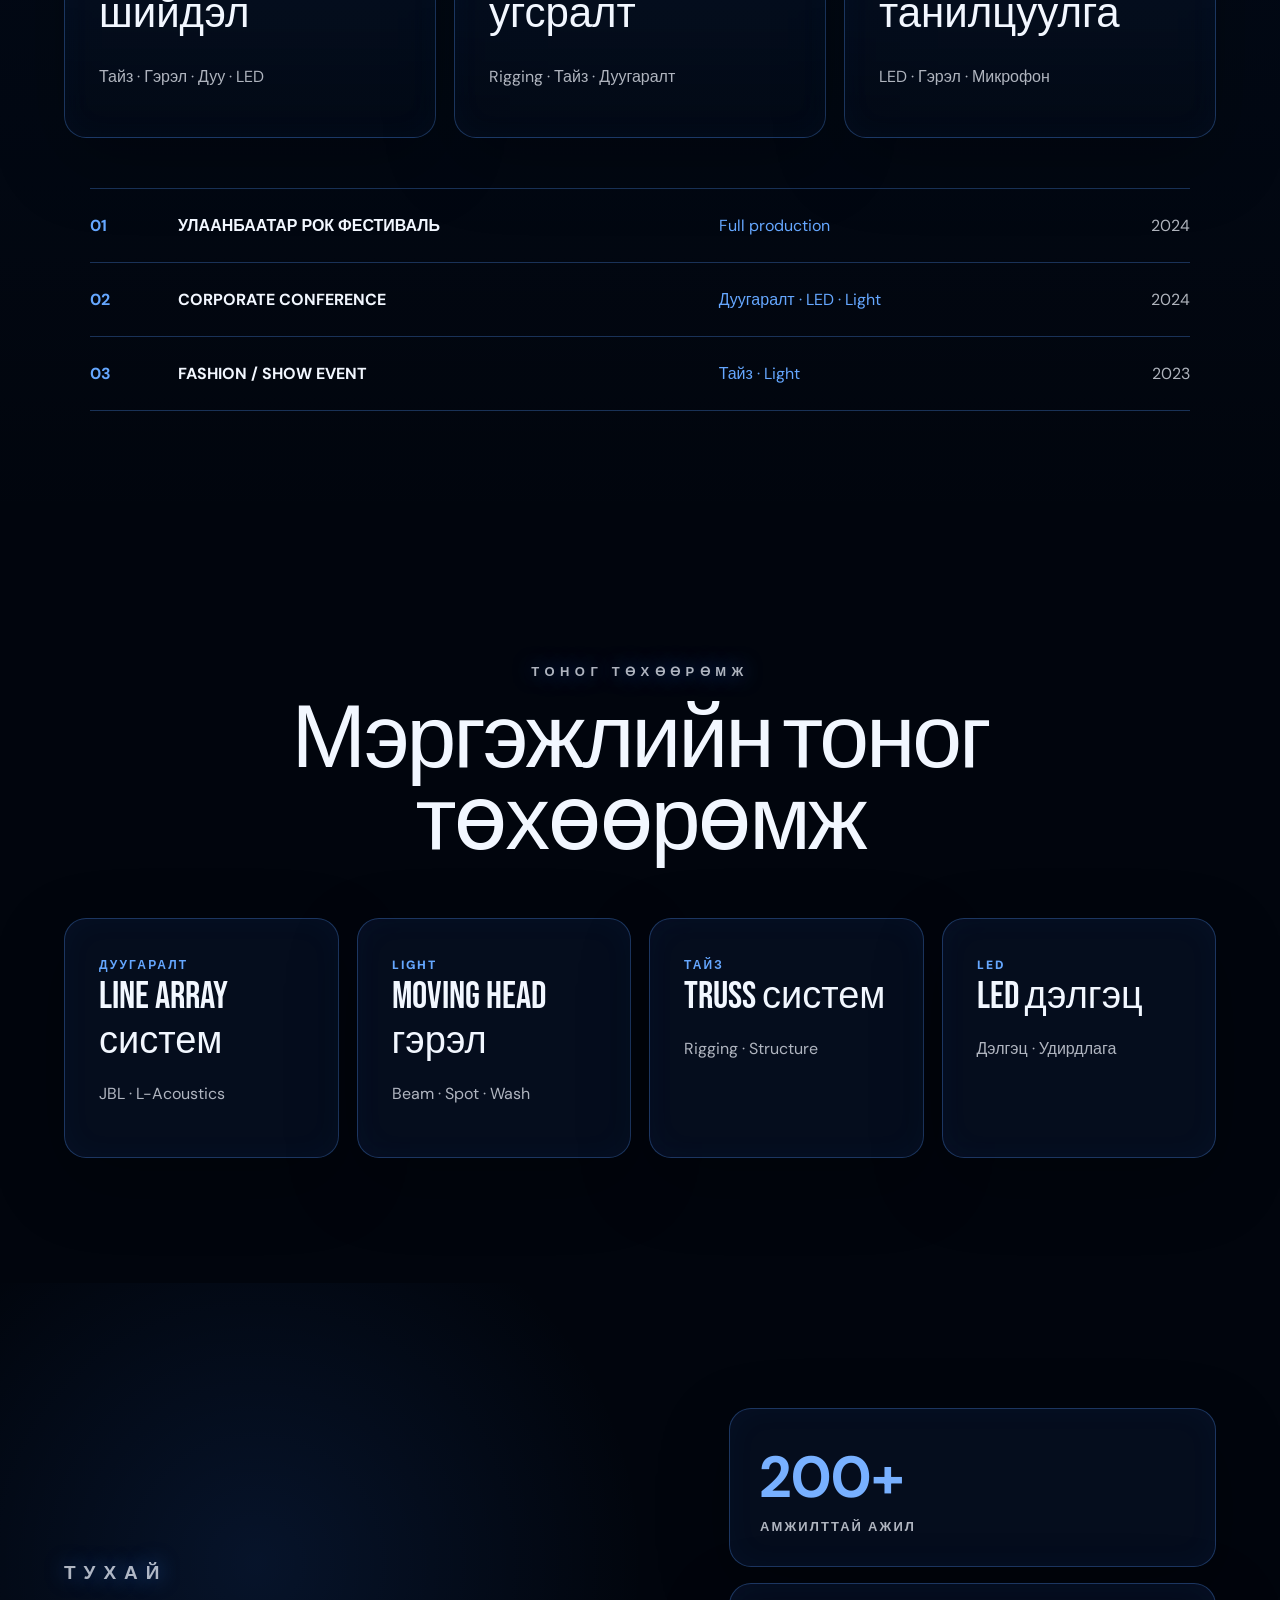
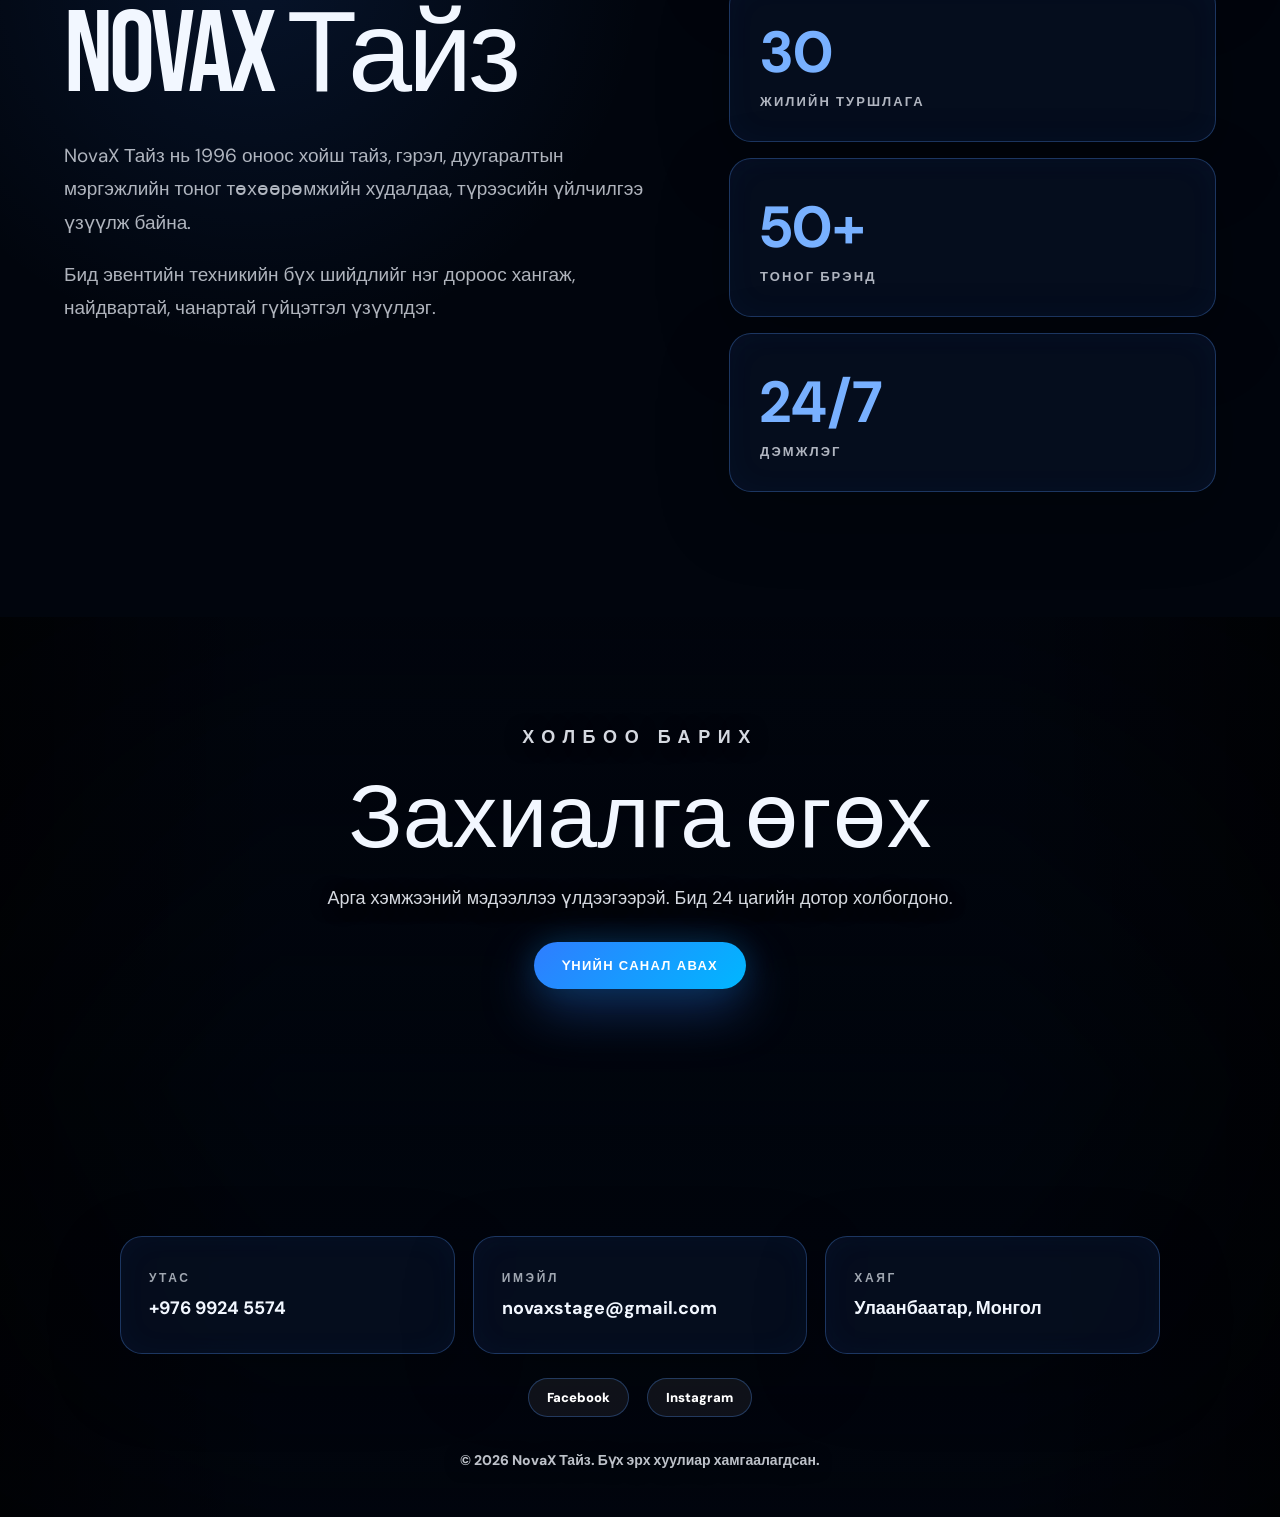
==== commit ac08ebe0: "zasvar" ====
--- a/index.html
+++ b/index.html
@@ -3,8 +3,8 @@
 <head>
   <meta charset="UTF-8" />
   <meta name="viewport" content="width=device-width, initial-scale=1.0" />
-  <meta name="description" content="NOVAX STAGE – Тайз, гэрэл, дуугаралт, LED дэлгэц, event production үйлчилгээ." />
-  <title>NOVAX STAGE – Next Level</title>
+  <meta name="description" content="NovaX Тайз – Тайз, гэрэл, дуугаралт, LED дэлгэц, event production үйлчилгээ." />
+  <title>NovaX Тайз – Next Level</title>
   <link rel="preconnect" href="https://fonts.googleapis.com">
   <link rel="preconnect" href="https://fonts.gstatic.com" crossorigin>
   <link href="https://fonts.googleapis.com/css2?family=Bebas+Neue&family=DM+Sans:wght@300;400;500;700;900&display=swap" rel="stylesheet">
@@ -14,9 +14,9 @@
   <div class="progress" id="progress"></div>
 
   <nav class="navbar" id="navbar">
-    <a href="#home" class="brand" aria-label="NOVAX home">
-      <img src="novax-logo.png" alt="NOVAX STAGE logo" onerror="this.style.display='none'; this.nextElementSibling.style.display='block';">
-      <span class="brand-fallback">NOVAX STAGE</span>
+    <a href="#home" class="brand" aria-label="NovaX home">
+      <img src="novax-logo.png" alt="NovaX Тайз logo" onerror="this.style.display='none'; this.nextElementSibling.style.display='block';">
+      <span class="brand-fallback">NovaX</span>
     </a>
 
     <ul class="nav-links" id="navLinks">
@@ -35,7 +35,7 @@
   <header id="home" class="hero">
     <div class="hero-glow"></div>
     <div class="hero-content reveal">
-      <p class="eyebrow">STAGE · LIGHT · SOUND · LED</p>
+      <p class="eyebrow">Тайз · Light · Дуугаралт · LED</p>
       <h1>БИД МАРТАГДАШГҮЙ<br>ТУРШЛАГА БҮТЭЭДЭГ</h1>
       <p class="hero-sub">Тайз, гэрэл, дуугаралт, LED дэлгэцийн мэргэжлийн шийдлийг нэг дороос санал болгодог.</p>
       <div class="hero-actions">
@@ -108,22 +108,22 @@
       </div>
 
       <div class="project-list">
-        <div class="row reveal"><b>01</b><strong>Улаанбаатар рок фестиваль</strong><span>SOUND · LED · LIGHT</span><em>2024</em></div>
-        <div class="row reveal"><b>02</b><strong>Corporate conference</strong><span>SOUND · LED · LIGHT</span><em>2024</em></div>
-        <div class="row reveal"><b>03</b><strong>Fashion / show event</strong><span>STAGE · LIGHT</span><em>2023</em></div>
+        <div class="row reveal"><b>01</b><strong>Улаанбаатар рок фестиваль</strong><span>Full production</span><em>2024</em></div>
+        <div class="row reveal"><b>02</b><strong>Corporate conference</strong><span>Дуугаралт · LED · Light</span><em>2024</em></div>
+        <div class="row reveal"><b>03</b><strong>Fashion / show event</strong><span>Тайз · Light</span><em>2023</em></div>
       </div>
     </section>
 
     <section id="equipment" class="section equipment">
       <div class="section-head reveal">
-      
+        <p class="eyebrow">Тоног төхөөрөмж</p>
         <h2>Мэргэжлийн тоног төхөөрөмж</h2>
       </div>
 
       <div class="cards four compact">
-        <div class="card reveal"><span class="tag">Sound</span><h3>Line Array систем</h3><p>JBL · L-Acoustics</p></div>
+        <div class="card reveal"><span class="tag">Дуугаралт</span><h3>Line Array систем</h3><p>JBL · L-Acoustics</p></div>
         <div class="card reveal"><span class="tag">Light</span><h3>Moving Head гэрэл</h3><p>Beam · Spot · Wash</p></div>
-        <div class="card reveal"><span class="tag">Stage</span><h3>Truss систем</h3><p>Rigging · Structure</p></div>
+        <div class="card reveal"><span class="tag">Тайз</span><h3>Truss систем</h3><p>Rigging · Structure</p></div>
         <div class="card reveal"><span class="tag">LED</span><h3>LED дэлгэц</h3><p>Дэлгэц · Удирдлага</p></div>
       </div>
     </section>
@@ -131,8 +131,8 @@
     <section id="about" class="section about">
       <div class="about-copy reveal">
         <p class="eyebrow">Тухай</p>
-        <h2>NOVAX STAGE</h2>
-        <p>NOVAX STAGE нь 1996 оноос хойш тайз, гэрэл, дуугаралтын мэргэжлийн тоног төхөөрөмжийн худалдаа, түрээсийн үйлчилгээ үзүүлж байна.</p>
+        <h2>NovaX Тайз</h2>
+        <p>NovaX Тайз нь 1996 оноос хойш тайз, гэрэл, дуугаралтын мэргэжлийн тоног төхөөрөмжийн худалдаа, түрээсийн үйлчилгээ үзүүлж байна.</p>
         <p>Бид эвентийн техникийн бүх шийдлийг нэг дороос хангаж, найдвартай, чанартай гүйцэтгэл үзүүлдэг.</p>
       </div>
       <div class="numbers">
@@ -161,7 +161,7 @@
         <a href="https://www.facebook.com/people/NOVA-X-STAGE/100083360228173/" target="_blank" rel="noopener">Facebook</a>
         <a href="https://www.instagram.com/novaxstage/" target="_blank" rel="noopener">Instagram</a>
       </div>
-      <p class="copy">© 2026 NOVAX STAGE. Бүх эрх хуулиар хамгаалагдсан.</p>
+      <p class="copy">© 2026 NovaX Тайз. Бүх эрх хуулиар хамгаалагдсан.</p>
     </section>
   </main>
 
@@ -175,7 +175,7 @@
         <input name="phone" placeholder="Утасны дугаар" required>
         <input name="email" type="email" placeholder="Имэйл хаяг" required>
         <textarea name="message" placeholder="Арга хэмжээний төрөл, огноо, хэрэгтэй тоног төхөөрөмж..." required></textarea>
-        <input type="hidden" name="_subject" value="NOVAX STAGE - Үнийн санал авах хүсэлт">
+        <input type="hidden" name="_subject" value="NovaX Тайз - Үнийн санал авах хүсэлт">
         <button class="btn primary" type="submit">Дуусгах</button>
       </form>
       <div class="success" id="quoteSuccess">
--- a/style.css
+++ b/style.css
@@ -1,14 +1,19 @@
 :root{--bg:#01050d;--blue:#2f7dff;--cyan:#00b7ff;--text:#f2f7ff;--muted:rgba(242,247,255,.72);--panel:rgba(7,17,36,.72);--line:rgba(84,151,255,.3)}
 *{box-sizing:border-box}html{scroll-behavior:smooth}body{margin:0;background:var(--bg);color:var(--text);font-family:"DM Sans",Arial,sans-serif;overflow-x:hidden}a{color:inherit}.progress{position:fixed;top:0;left:0;height:3px;width:0;background:linear-gradient(90deg,var(--blue),var(--cyan));z-index:9999;box-shadow:0 0 22px rgba(47,125,255,.7)}
 .navbar{position:fixed;top:0;left:0;right:0;z-index:1000;height:84px;padding:0 5vw;display:flex;align-items:center;justify-content:space-between;background:rgba(1,5,13,.56);backdrop-filter:blur(18px);border-bottom:1px solid rgba(255,255,255,.08);transition:.32s ease}.navbar.scrolled{background:rgba(1,5,13,.86)}.brand{display:flex;align-items:center;text-decoration:none}.brand img{height:70px}.brand-fallback{display:none;font-family:"Bebas Neue";font-size:34px;letter-spacing:.08em}.nav-links{display:flex;gap:32px;list-style:none;margin:0;padding:0}.nav-links a{text-decoration:none;color:rgba(242,247,255,.72);text-transform:uppercase;letter-spacing:.16em;font-size:13px;font-weight:900}.nav-links a:hover{color:#fff}.nav-toggle{display:none;border:0;background:none}.nav-toggle span{display:block;width:26px;height:2px;background:#fff;margin:6px 0}
-.hero{position:relative;min-height:100vh;padding:120px 5vw 80px;display:flex;align-items:center;justify-content:center;text-align:center;overflow:hidden;background:linear-gradient(180deg,rgba(1,5,13,.80),rgba(1,5,13,.24) 45%,rgba(1,5,13,.92)),url("contact-bg.png") center 55%/cover no-repeat}.hero:before{content:"";position:absolute;inset:0;background:linear-gradient(90deg,rgba(0,0,0,.66),transparent 26%,transparent 74%,rgba(0,0,0,.66));z-index:1}.hero-glow{position:absolute;left:50%;bottom:4%;width:58vw;height:26vw;transform:translateX(-50%);background:radial-gradient(ellipse,rgba(0,183,255,.33),transparent 68%);filter:blur(26px);animation:pulse 4s infinite ease-in-out;z-index:1}@keyframes pulse{0%,100%{opacity:.55;transform:translateX(-50%) scale(.92)}50%{opacity:1;transform:translateX(-50%) scale(1.05)}}.hero-content{position:relative;z-index:2;max-width:980px}.eyebrow{margin:0 0 16px;color:#65a7ff;text-transform:uppercase;letter-spacing:.42em;font-size:13px;font-weight:900;text-shadow:0 0 20px rgba(47,125,255,.62)}
+.hero {
+  position: relative;
+  background:
+    linear-gradient(180deg, rgba(1,5,13,.75), rgba(1,5,13,.5)),
+    url("contact-bg.png") center center / contain no-repeat;
+}.hero:before{content:"";position:absolute;inset:0;background:linear-gradient(90deg,rgba(0,0,0,.66),transparent 26%,transparent 74%,rgba(0,0,0,.66));z-index:1}.hero-glow{position:absolute;left:50%;bottom:4%;width:58vw;height:26vw;transform:translateX(-50%);background:radial-gradient(ellipse,rgba(0,183,255,.33),transparent 68%);filter:blur(26px);animation:pulse 4s infinite ease-in-out;z-index:1}@keyframes pulse{0%,100%{opacity:.55;transform:translateX(-50%) scale(.92)}50%{opacity:1;transform:translateX(-50%) scale(1.05)}}.hero-content{position:relative;z-index:2;max-width:980px}.eyebrow{margin:0 0 16px;color:#65a7ff;text-transform:uppercase;letter-spacing:.42em;font-size:13px;font-weight:900;text-shadow:0 0 20px rgba(47,125,255,.62)}
 h1,h2,h3{font-family:"Bebas Neue",Arial,sans-serif;font-weight:400;margin:0}.hero h1 {
-  font-size: clamp(48px, 7vw, 120px);
-  line-height: 1.1;
+  font-size: clamp(42px, 5vw, 90px);
+  line-height: 1.15;
   letter-spacing: -0.02em;
-  max-width: 900px;
+  max-width: 800px;
   margin: 0 auto;
-}.hero h1 span{color:transparent;-webkit-text-stroke:1.4px rgba(242,247,255,.9);text-shadow:0 0 36px rgba(0,183,255,.36)}.hero-sub{max-width:720px;margin:28px auto 34px;color:var(--muted);font-size:19px;line-height:1.7}.hero-actions{display:flex;gap:16px;justify-content:center;flex-wrap:wrap}
+}.hero-sub{max-width:720px;margin:28px auto 34px;color:var(--muted);font-size:19px;line-height:1.7}.hero-actions{display:flex;gap:16px;justify-content:center;flex-wrap:wrap}
 .btn{border:0;border-radius:999px;padding:16px 28px;display:inline-flex;align-items:center;justify-content:center;text-decoration:none;text-transform:uppercase;letter-spacing:.1em;font-weight:900;font-size:13px;cursor:pointer;transition:.25s}.btn:hover{transform:translateY(-3px)}.primary{background:linear-gradient(135deg,var(--blue),var(--cyan));color:#fff;box-shadow:0 20px 54px rgba(47,125,255,.34),0 0 32px rgba(0,183,255,.18)}.ghost{background:rgba(255,255,255,.06);border:1px solid rgba(255,255,255,.16);backdrop-filter:blur(10px)}
 .hero-metrics{position:absolute;z-index:2;left:5vw;right:5vw;bottom:32px;display:grid;grid-template-columns:repeat(3,1fr);gap:16px;max-width:940px;margin:auto}.hero-metrics div,.card,.project-card,.number,.contact-card{background:var(--panel);border:1px solid var(--line);border-radius:22px;backdrop-filter:blur(14px);box-shadow:0 24px 70px rgba(0,0,0,.25),inset 0 0 32px rgba(47,125,255,.04)}.hero-metrics div{padding:22px}.hero-metrics strong{display:block;font-size:34px}.hero-metrics span{color:var(--muted);font-size:13px;letter-spacing:.12em;text-transform:uppercase}
 .section{padding:125px 5vw}.section-head{text-align:center;max-width:900px;margin:0 auto 54px}.section h2{font-size:clamp(54px,7vw,104px);line-height:.92;letter-spacing:-.035em}.section-head p{color:var(--muted);line-height:1.7}.cards{display:grid;gap:18px;max-width:1240px;margin:auto}.four{grid-template-columns:repeat(4,1fr)}.card{padding:34px;min-height:230px;transition:.25s}.card:hover,.project-card:hover,.number:hover,.contact-card:hover{transform:translateY(-6px);border-color:rgba(101,167,255,.72);box-shadow:0 30px 80px rgba(0,0,0,.35),0 0 32px rgba(47,125,255,.18)}.icon{width:58px;height:58px;border-radius:50%;display:grid;place-items:center;margin-bottom:26px;color:#78b0ff;border:1px solid rgba(94,161,255,.5);background:rgba(47,125,255,.10);font-size:26px}.card h3{font-size:38px;margin-bottom:12px}.card p{color:var(--muted);line-height:1.7}.tag{color:#65a7ff;font-weight:900;letter-spacing:.18em;text-transform:uppercase;font-size:12px}
@@ -16,10 +21,37 @@
 .about{display:grid;grid-template-columns:1.1fr .9fr;gap:70px;align-items:center;background:radial-gradient(circle at 20% 30%,rgba(47,125,255,.12),transparent 32%)}.about h2{font-size:clamp(64px,9vw,124px);line-height:.9;margin-bottom:30px}.about p{color:var(--muted);font-size:19px;line-height:1.75}.numbers{display:grid;gap:16px}.number{padding:30px}.number strong{display:block;font-size:58px;color:#78b0ff}.number span{color:var(--muted);letter-spacing:.16em;text-transform:uppercase;font-weight:900;font-size:13px}.contact{position:relative;min-height:100vh;padding:105px 5vw 34px;display:flex;flex-direction:column;align-items:center;text-align:center;background:linear-gradient(180deg,rgba(1,5,13,.88),rgba(1,5,13,.52) 30%,rgba(1,5,13,.18) 52%,rgba(1,5,13,.54) 82%,rgba(1,5,13,.86)),url("contact-bg.png") center 55%/cover no-repeat;overflow:hidden}.contact:before{content:"";position:absolute;inset:0;background:linear-gradient(90deg,rgba(0,0,0,.62),transparent 22%,transparent 78%,rgba(0,0,0,.62));z-index:1}.contact:after{content:"";position:absolute;left:50%;bottom:-18%;width:72vw;max-width:980px;height:46vh;transform:translateX(-50%) scale(.78);z-index:1;opacity:0;background:radial-gradient(ellipse,rgba(0,183,255,.48),rgba(47,125,255,.16) 48%,transparent 72%);filter:blur(18px);transition:1.2s;mix-blend-mode:screen}.contact.light-on:after{opacity:1;transform:translateX(-50%) scale(1);animation:pulse 3.2s infinite ease-in-out}.contact>*{position:relative;z-index:2}.contact-main{max-width:760px;transform:translateY(-20px)}.contact h2{font-size:clamp(52px,7vw,104px);line-height:.9;margin-bottom:22px}.contact-main p{color:rgba(242,247,255,.88);line-height:1.7;font-size:18px;max-width:680px;margin:0 auto 28px;text-shadow:0 2px 18px rgba(0,0,0,.8)}.contact-cards{width:min(100%,1040px);display:grid;grid-template-columns:repeat(3,1fr);gap:18px;margin:auto auto 24px}.contact-card{padding:28px;text-align:left;text-decoration:none;min-height:118px;display:flex;flex-direction:column;justify-content:center}.contact-card span{color:rgba(242,247,255,.66);text-transform:uppercase;letter-spacing:.22em;font-weight:900;font-size:12px;margin-bottom:10px}.contact-card strong{font-size:18px;word-break:normal;overflow-wrap:normal}.socials{display:flex;gap:18px;justify-content:center;margin-bottom:20px}.socials a{color:#fff;text-decoration:none;border:1px solid var(--line);border-radius:999px;padding:10px 18px;background:rgba(255,255,255,.06);font-weight:900;font-size:13px}.copy{font-size:14px;color:rgba(242,247,255,.78);font-weight:800;text-shadow:0 2px 16px rgba(0,0,0,.75)}
 .modal{position:fixed;inset:0;z-index:2000;display:none;align-items:center;justify-content:center;padding:22px;background:rgba(0,0,0,.78);backdrop-filter:blur(12px)}.modal.open{display:flex}.modal-card{position:relative;width:min(100%,500px);border-radius:24px;padding:34px;background:radial-gradient(circle at top,rgba(47,125,255,.20),transparent 42%),rgba(3,10,22,.96);border:1px solid rgba(94,161,255,.36);box-shadow:0 30px 90px rgba(0,0,0,.62)}.close{position:absolute;right:18px;top:16px;width:38px;height:38px;border-radius:50%;border:1px solid rgba(255,255,255,.16);background:rgba(255,255,255,.06);color:#fff;font-size:26px;cursor:pointer}.modal h3{font-size:44px}.modal p{color:var(--muted);line-height:1.6}form{display:grid;gap:14px}input,textarea{width:100%;padding:15px 16px;border-radius:14px;border:1px solid rgba(94,161,255,.32);background:rgba(255,255,255,.06);color:#fff;font:inherit;outline:none}textarea{min-height:120px;resize:vertical}.success{display:none;text-align:center}.success.show{display:block}.success-icon{width:68px;height:68px;border-radius:50%;display:grid;place-items:center;margin:0 auto 18px;background:linear-gradient(135deg,var(--blue),var(--cyan));font-size:34px;font-weight:900}
 .reveal{opacity:0;transform:translateY(24px);transition:opacity .8s ease,transform .8s ease}.reveal.visible{opacity:1;transform:translateY(0)}
-@media(max-width:1000px){.nav-links{position:fixed;top:84px;left:20px;right:20px;display:none;flex-direction:column;padding:24px;background:rgba(3,10,22,.94);border:1px solid var(--line);border-radius:20px;backdrop-filter:blur(16px)}.nav-links.open{display:flex}.nav-toggle{display:block}.four,.project-grid,.contact-cards{grid-template-columns:1fr}.hero-metrics{position:relative;left:auto;right:auto;bottom:auto;margin-top:46px;grid-template-columns:1fr}.about{grid-template-columns:1fr}.row{grid-template-columns:1fr;gap:8px}.row em{text-align:left}}@media(max-width:640px){.navbar{height:74px}.brand img{height:58px}.nav-links{top:76px}.hero{padding:100px 22px 60px}.hero h1 {
-  font-size: clamp(48px, 7vw, 120px);
-  line-height: 1.1;
+@media(max-width:1000px){.nav-links{position:fixed;top:84px;left:20px;right:20px;display:none;flex-direction:column;padding:24px;background:rgba(3,10,22,.94);border:1px solid var(--line);border-radius:20px;backdrop-filter:blur(16px)}.nav-links.open{display:flex}.nav-toggle{display:block}.four,.project-grid,.contact-cards{grid-template-columns:1fr}.hero-metrics{position:relative;left:auto;right:auto;bottom:auto;margin-top:46px;grid-template-columns:1fr}.about{grid-template-columns:1fr}.row{grid-template-columns:1fr;gap:8px}.row em{text-align:left}}@media(max-width:640px){.navbar{height:74px}.brand img{height:58px}.nav-links{top:76px}.hero {
+  position: relative;
+  background:
+    linear-gradient(180deg, rgba(1,5,13,.75), rgba(1,5,13,.5)),
+    url("contact-bg.png") center center / contain no-repeat;
+}.hero h1 {
+  font-size: clamp(42px, 5vw, 90px);
+  line-height: 1.15;
   letter-spacing: -0.02em;
-  max-width: 900px;
+  max-width: 800px;
   margin: 0 auto;
 }.section{padding:90px 22px}.contact{padding:90px 22px 30px}.contact-main{transform:none}.btn{width:100%;max-width:360px}}
+
+
+#services {
+  position: relative;
+  overflow: hidden;
+  background:
+    linear-gradient(180deg, rgba(1,5,13,.85), rgba(1,5,13,.9)),
+    url("services-bg.png") center center / cover no-repeat;
+}
+
+#services::before {
+  content: "";
+  position: absolute;
+  inset: 0;
+  background: radial-gradient(circle at 50% 40%, rgba(47,125,255,.2), transparent 50%);
+  pointer-events: none;
+}
+
+#services > * {
+  position: relative;
+  z-index: 2;
+}
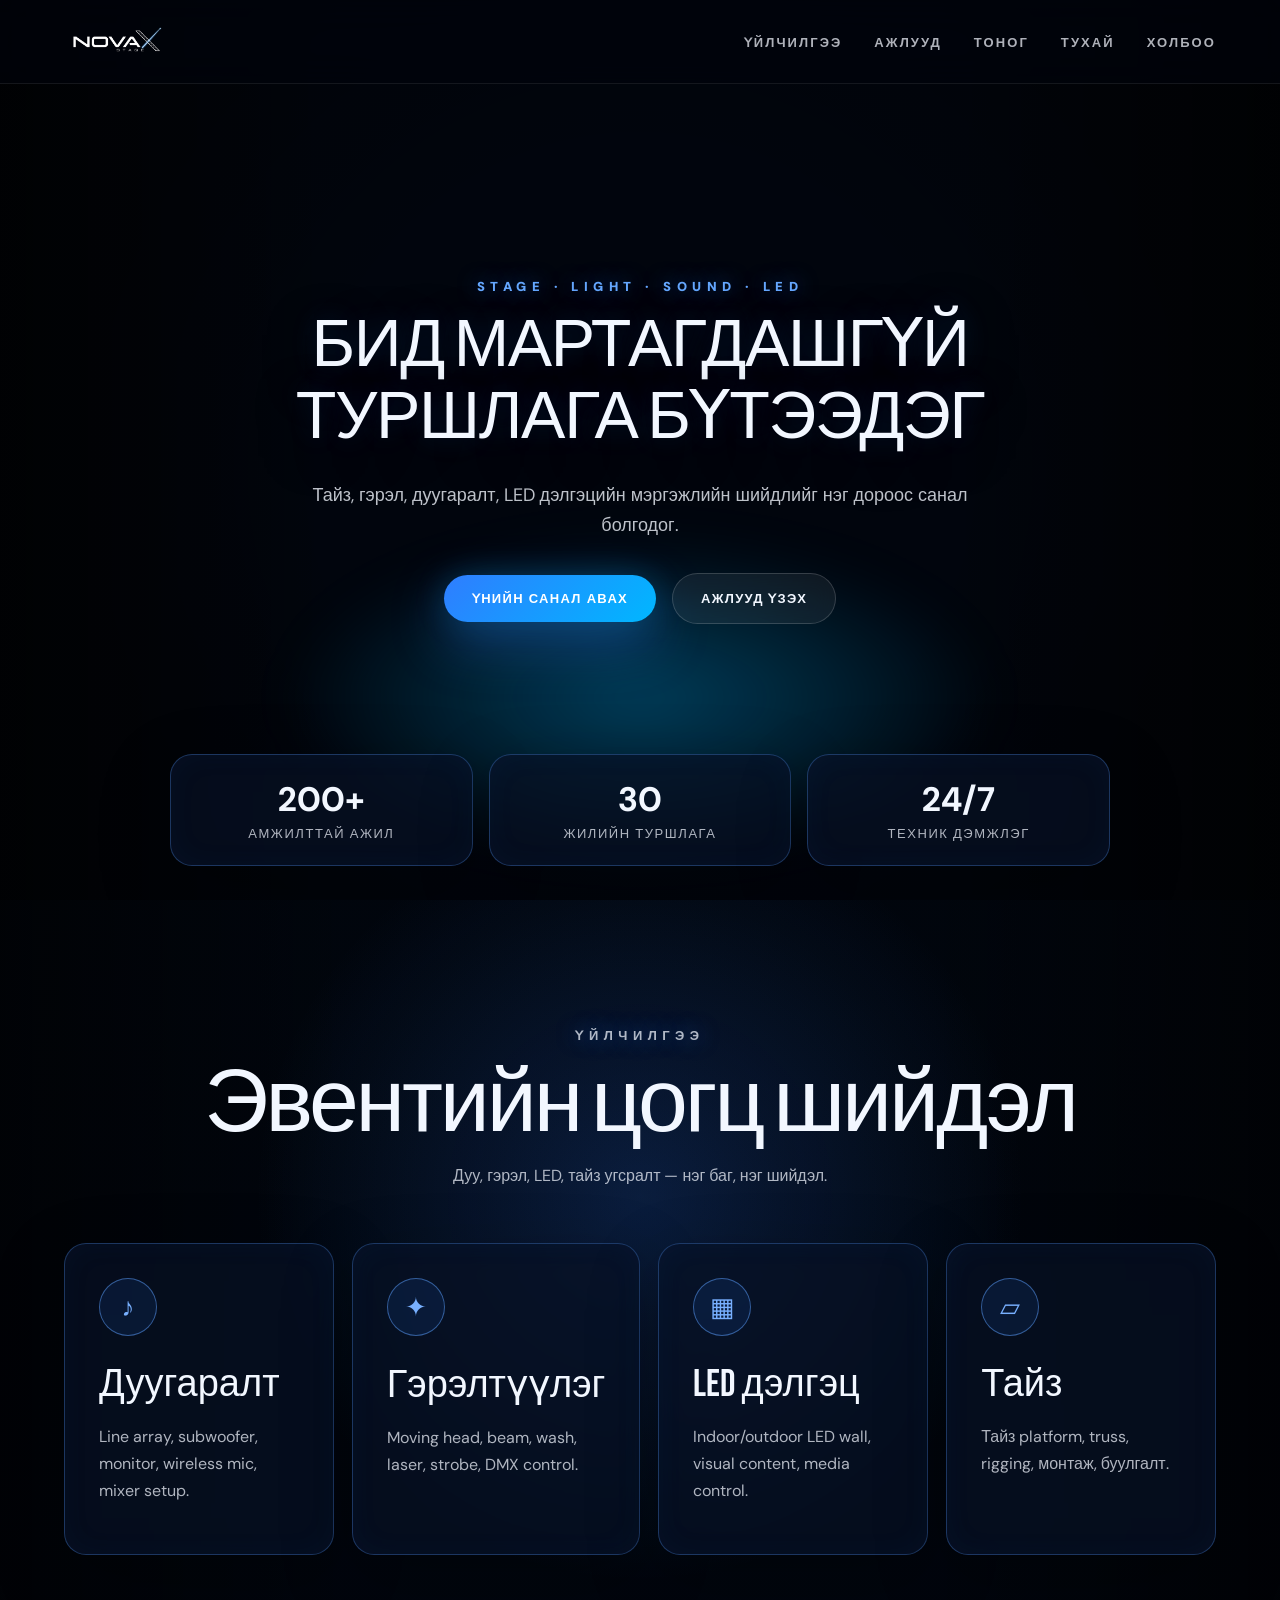
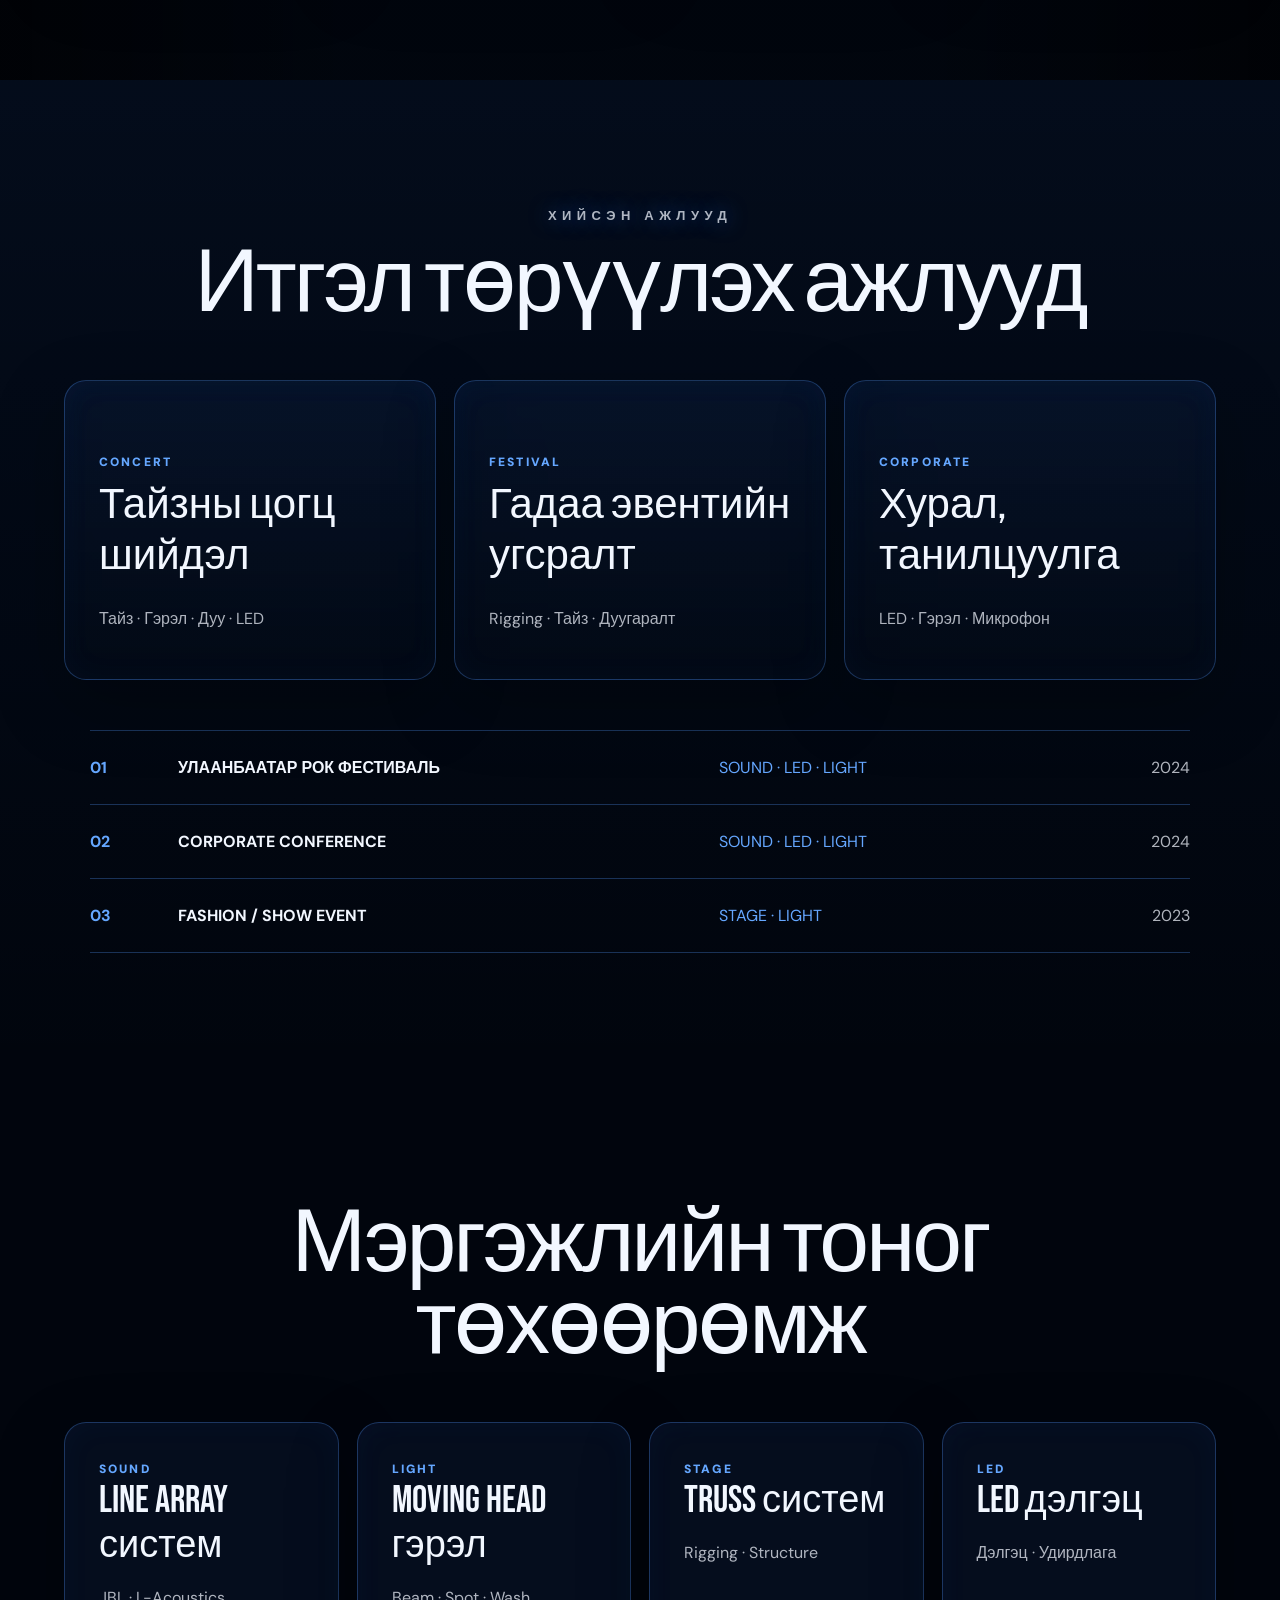
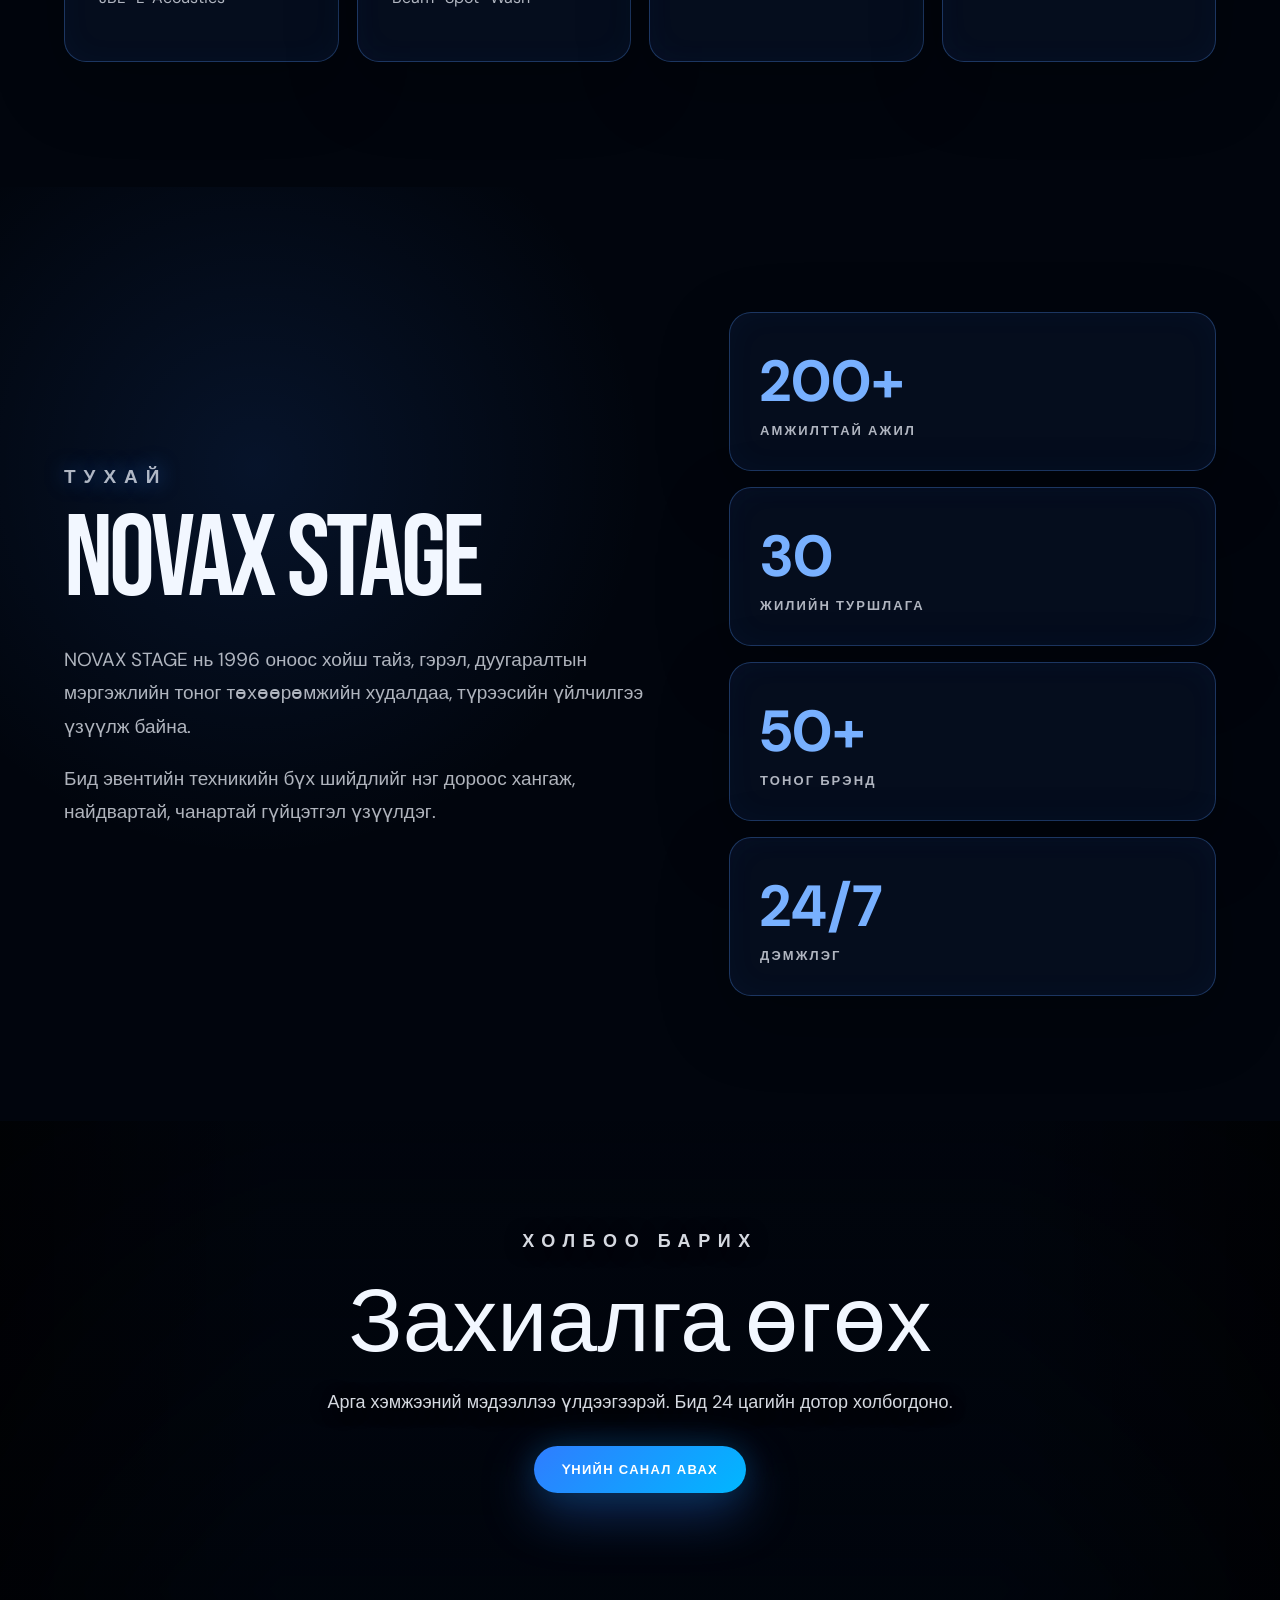
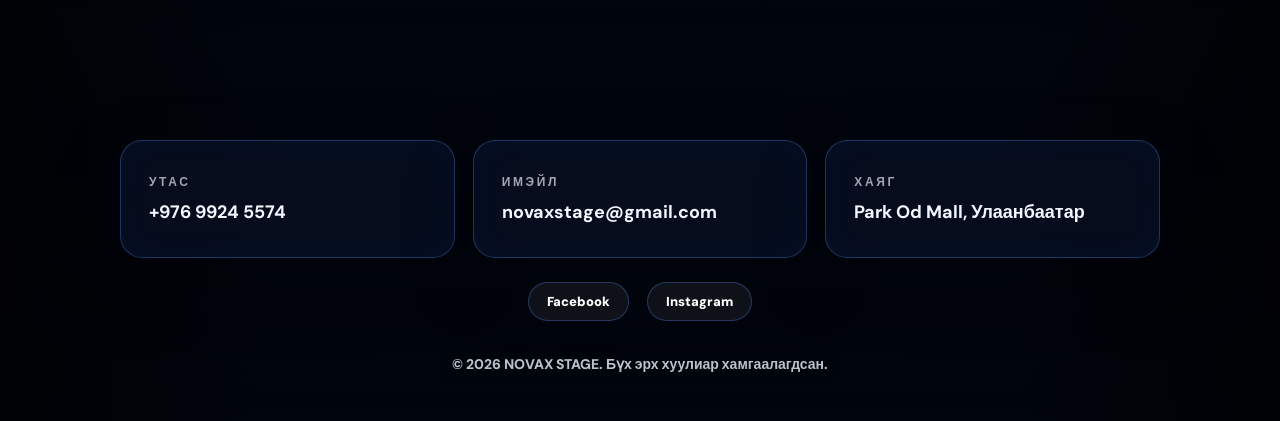
==== commit b79d9b13: "zasvar" ====
--- a/index.html
+++ b/index.html
@@ -3,8 +3,8 @@
 <head>
   <meta charset="UTF-8" />
   <meta name="viewport" content="width=device-width, initial-scale=1.0" />
-  <meta name="description" content="NovaX Тайз – Тайз, гэрэл, дуугаралт, LED дэлгэц, event production үйлчилгээ." />
-  <title>NovaX Тайз – Next Level</title>
+  <meta name="description" content="NOVAX STAGE – Тайз, гэрэл, дуугаралт, LED дэлгэц, event production үйлчилгээ." />
+  <title>NOVAX STAGE – Next Level</title>
   <link rel="preconnect" href="https://fonts.googleapis.com">
   <link rel="preconnect" href="https://fonts.gstatic.com" crossorigin>
   <link href="https://fonts.googleapis.com/css2?family=Bebas+Neue&family=DM+Sans:wght@300;400;500;700;900&display=swap" rel="stylesheet">
@@ -14,9 +14,9 @@
   <div class="progress" id="progress"></div>
 
   <nav class="navbar" id="navbar">
-    <a href="#home" class="brand" aria-label="NovaX home">
-      <img src="novax-logo.png" alt="NovaX Тайз logo" onerror="this.style.display='none'; this.nextElementSibling.style.display='block';">
-      <span class="brand-fallback">NovaX</span>
+    <a href="#home" class="brand" aria-label="NOVAX home">
+      <img src="novax-logo.png" alt="NOVAX STAGE logo" onerror="this.style.display='none'; this.nextElementSibling.style.display='block';">
+      <span class="brand-fallback">NOVAX STAGE</span>
     </a>
 
     <ul class="nav-links" id="navLinks">
@@ -35,7 +35,7 @@
   <header id="home" class="hero">
     <div class="hero-glow"></div>
     <div class="hero-content reveal">
-      <p class="eyebrow">Тайз · Light · Дуугаралт · LED</p>
+      <p class="eyebrow">STAGE · LIGHT · SOUND · LED</p>
       <h1>БИД МАРТАГДАШГҮЙ<br>ТУРШЛАГА БҮТЭЭДЭГ</h1>
       <p class="hero-sub">Тайз, гэрэл, дуугаралт, LED дэлгэцийн мэргэжлийн шийдлийг нэг дороос санал болгодог.</p>
       <div class="hero-actions">
@@ -108,22 +108,22 @@
       </div>
 
       <div class="project-list">
-        <div class="row reveal"><b>01</b><strong>Улаанбаатар рок фестиваль</strong><span>Full production</span><em>2024</em></div>
-        <div class="row reveal"><b>02</b><strong>Corporate conference</strong><span>Дуугаралт · LED · Light</span><em>2024</em></div>
-        <div class="row reveal"><b>03</b><strong>Fashion / show event</strong><span>Тайз · Light</span><em>2023</em></div>
+        <div class="row reveal"><b>01</b><strong>Улаанбаатар рок фестиваль</strong><span>SOUND · LED · LIGHT</span><em>2024</em></div>
+        <div class="row reveal"><b>02</b><strong>Corporate conference</strong><span>SOUND · LED · LIGHT</span><em>2024</em></div>
+        <div class="row reveal"><b>03</b><strong>Fashion / show event</strong><span>STAGE · LIGHT</span><em>2023</em></div>
       </div>
     </section>
 
     <section id="equipment" class="section equipment">
       <div class="section-head reveal">
-        <p class="eyebrow">Тоног төхөөрөмж</p>
+      
         <h2>Мэргэжлийн тоног төхөөрөмж</h2>
       </div>
 
       <div class="cards four compact">
-        <div class="card reveal"><span class="tag">Дуугаралт</span><h3>Line Array систем</h3><p>JBL · L-Acoustics</p></div>
+        <div class="card reveal"><span class="tag">Sound</span><h3>Line Array систем</h3><p>JBL · L-Acoustics</p></div>
         <div class="card reveal"><span class="tag">Light</span><h3>Moving Head гэрэл</h3><p>Beam · Spot · Wash</p></div>
-        <div class="card reveal"><span class="tag">Тайз</span><h3>Truss систем</h3><p>Rigging · Structure</p></div>
+        <div class="card reveal"><span class="tag">Stage</span><h3>Truss систем</h3><p>Rigging · Structure</p></div>
         <div class="card reveal"><span class="tag">LED</span><h3>LED дэлгэц</h3><p>Дэлгэц · Удирдлага</p></div>
       </div>
     </section>
@@ -131,8 +131,8 @@
     <section id="about" class="section about">
       <div class="about-copy reveal">
         <p class="eyebrow">Тухай</p>
-        <h2>NovaX Тайз</h2>
-        <p>NovaX Тайз нь 1996 оноос хойш тайз, гэрэл, дуугаралтын мэргэжлийн тоног төхөөрөмжийн худалдаа, түрээсийн үйлчилгээ үзүүлж байна.</p>
+        <h2>NOVAX STAGE</h2>
+        <p>NOVAX STAGE нь 1996 оноос хойш тайз, гэрэл, дуугаралтын мэргэжлийн тоног төхөөрөмжийн худалдаа, түрээсийн үйлчилгээ үзүүлж байна.</p>
         <p>Бид эвентийн техникийн бүх шийдлийг нэг дороос хангаж, найдвартай, чанартай гүйцэтгэл үзүүлдэг.</p>
       </div>
       <div class="numbers">
@@ -154,14 +154,14 @@
       <div class="contact-cards">
         <a class="contact-card reveal" href="tel:+97699245574"><span>Утас</span><strong>+976 9924 5574</strong></a>
         <a class="contact-card reveal" href="mailto:novaxstage@gmail.com"><span>Имэйл</span><strong>novaxstage@gmail.com</strong></a>
-        <div class="contact-card reveal"><span>Хаяг</span><strong>Улаанбаатар, Монгол</strong></div>
+        <a class="contact-card reveal" href="https://www.google.com/maps/place/Park+od+mall/@47.9022702,106.9382156,1028m/data=!3m1!1e3!4m6!3m5!1s0x5d9693a297188689:0x2e46fadebf6a98bd!8m2!3d47.902629!4d106.9404249!16s%2Fg%2F11rcvc_mcp?entry=ttu&g_ep=EgoyMDI2MDQyMi4wIKXMDSoASAFQAw%3D%3D" target="_blank" rel="noopener"><span>Хаяг</span><strong>Park Od Mall, Улаанбаатар</strong></a>
       </div>
 
       <div class="socials reveal">
         <a href="https://www.facebook.com/people/NOVA-X-STAGE/100083360228173/" target="_blank" rel="noopener">Facebook</a>
         <a href="https://www.instagram.com/novaxstage/" target="_blank" rel="noopener">Instagram</a>
       </div>
-      <p class="copy">© 2026 NovaX Тайз. Бүх эрх хуулиар хамгаалагдсан.</p>
+      <p class="copy">© 2026 NOVAX STAGE. Бүх эрх хуулиар хамгаалагдсан.</p>
     </section>
   </main>
 
@@ -175,7 +175,7 @@
         <input name="phone" placeholder="Утасны дугаар" required>
         <input name="email" type="email" placeholder="Имэйл хаяг" required>
         <textarea name="message" placeholder="Арга хэмжээний төрөл, огноо, хэрэгтэй тоног төхөөрөмж..." required></textarea>
-        <input type="hidden" name="_subject" value="NovaX Тайз - Үнийн санал авах хүсэлт">
+        <input type="hidden" name="_subject" value="NOVAX STAGE - Үнийн санал авах хүсэлт">
         <button class="btn primary" type="submit">Дуусгах</button>
       </form>
       <div class="success" id="quoteSuccess">
--- a/style.css
+++ b/style.css
@@ -1,19 +1,14 @@
 :root{--bg:#01050d;--blue:#2f7dff;--cyan:#00b7ff;--text:#f2f7ff;--muted:rgba(242,247,255,.72);--panel:rgba(7,17,36,.72);--line:rgba(84,151,255,.3)}
 *{box-sizing:border-box}html{scroll-behavior:smooth}body{margin:0;background:var(--bg);color:var(--text);font-family:"DM Sans",Arial,sans-serif;overflow-x:hidden}a{color:inherit}.progress{position:fixed;top:0;left:0;height:3px;width:0;background:linear-gradient(90deg,var(--blue),var(--cyan));z-index:9999;box-shadow:0 0 22px rgba(47,125,255,.7)}
 .navbar{position:fixed;top:0;left:0;right:0;z-index:1000;height:84px;padding:0 5vw;display:flex;align-items:center;justify-content:space-between;background:rgba(1,5,13,.56);backdrop-filter:blur(18px);border-bottom:1px solid rgba(255,255,255,.08);transition:.32s ease}.navbar.scrolled{background:rgba(1,5,13,.86)}.brand{display:flex;align-items:center;text-decoration:none}.brand img{height:70px}.brand-fallback{display:none;font-family:"Bebas Neue";font-size:34px;letter-spacing:.08em}.nav-links{display:flex;gap:32px;list-style:none;margin:0;padding:0}.nav-links a{text-decoration:none;color:rgba(242,247,255,.72);text-transform:uppercase;letter-spacing:.16em;font-size:13px;font-weight:900}.nav-links a:hover{color:#fff}.nav-toggle{display:none;border:0;background:none}.nav-toggle span{display:block;width:26px;height:2px;background:#fff;margin:6px 0}
-.hero {
-  position: relative;
-  background:
-    linear-gradient(180deg, rgba(1,5,13,.75), rgba(1,5,13,.5)),
-    url("contact-bg.png") center center / contain no-repeat;
-}.hero:before{content:"";position:absolute;inset:0;background:linear-gradient(90deg,rgba(0,0,0,.66),transparent 26%,transparent 74%,rgba(0,0,0,.66));z-index:1}.hero-glow{position:absolute;left:50%;bottom:4%;width:58vw;height:26vw;transform:translateX(-50%);background:radial-gradient(ellipse,rgba(0,183,255,.33),transparent 68%);filter:blur(26px);animation:pulse 4s infinite ease-in-out;z-index:1}@keyframes pulse{0%,100%{opacity:.55;transform:translateX(-50%) scale(.92)}50%{opacity:1;transform:translateX(-50%) scale(1.05)}}.hero-content{position:relative;z-index:2;max-width:980px}.eyebrow{margin:0 0 16px;color:#65a7ff;text-transform:uppercase;letter-spacing:.42em;font-size:13px;font-weight:900;text-shadow:0 0 20px rgba(47,125,255,.62)}
+.hero{position:relative;min-height:100vh;padding:120px 5vw 80px;display:flex;align-items:center;justify-content:center;text-align:center;overflow:hidden;background:linear-gradient(180deg,rgba(1,5,13,.80),rgba(1,5,13,.24) 45%,rgba(1,5,13,.92)),url("contact-bg.png") center 55%/cover no-repeat}.hero:before{content:"";position:absolute;inset:0;background:linear-gradient(90deg,rgba(0,0,0,.66),transparent 26%,transparent 74%,rgba(0,0,0,.66));z-index:1}.hero-glow{position:absolute;left:50%;bottom:4%;width:58vw;height:26vw;transform:translateX(-50%);background:radial-gradient(ellipse,rgba(0,183,255,.33),transparent 68%);filter:blur(26px);animation:pulse 4s infinite ease-in-out;z-index:1}@keyframes pulse{0%,100%{opacity:.55;transform:translateX(-50%) scale(.92)}50%{opacity:1;transform:translateX(-50%) scale(1.05)}}.hero-content{position:relative;z-index:2;max-width:980px}.eyebrow{margin:0 0 16px;color:#65a7ff;text-transform:uppercase;letter-spacing:.42em;font-size:13px;font-weight:900;text-shadow:0 0 20px rgba(47,125,255,.62)}
 h1,h2,h3{font-family:"Bebas Neue",Arial,sans-serif;font-weight:400;margin:0}.hero h1 {
-  font-size: clamp(42px, 5vw, 90px);
-  line-height: 1.15;
+  font-size: clamp(48px, 7vw, 120px);
+  line-height: 1.1;
   letter-spacing: -0.02em;
-  max-width: 800px;
+  max-width: 900px;
   margin: 0 auto;
-}.hero-sub{max-width:720px;margin:28px auto 34px;color:var(--muted);font-size:19px;line-height:1.7}.hero-actions{display:flex;gap:16px;justify-content:center;flex-wrap:wrap}
+}.hero h1 span{color:transparent;-webkit-text-stroke:1.4px rgba(242,247,255,.9);text-shadow:0 0 36px rgba(0,183,255,.36)}.hero-sub{max-width:720px;margin:28px auto 34px;color:var(--muted);font-size:19px;line-height:1.7}.hero-actions{display:flex;gap:16px;justify-content:center;flex-wrap:wrap}
 .btn{border:0;border-radius:999px;padding:16px 28px;display:inline-flex;align-items:center;justify-content:center;text-decoration:none;text-transform:uppercase;letter-spacing:.1em;font-weight:900;font-size:13px;cursor:pointer;transition:.25s}.btn:hover{transform:translateY(-3px)}.primary{background:linear-gradient(135deg,var(--blue),var(--cyan));color:#fff;box-shadow:0 20px 54px rgba(47,125,255,.34),0 0 32px rgba(0,183,255,.18)}.ghost{background:rgba(255,255,255,.06);border:1px solid rgba(255,255,255,.16);backdrop-filter:blur(10px)}
 .hero-metrics{position:absolute;z-index:2;left:5vw;right:5vw;bottom:32px;display:grid;grid-template-columns:repeat(3,1fr);gap:16px;max-width:940px;margin:auto}.hero-metrics div,.card,.project-card,.number,.contact-card{background:var(--panel);border:1px solid var(--line);border-radius:22px;backdrop-filter:blur(14px);box-shadow:0 24px 70px rgba(0,0,0,.25),inset 0 0 32px rgba(47,125,255,.04)}.hero-metrics div{padding:22px}.hero-metrics strong{display:block;font-size:34px}.hero-metrics span{color:var(--muted);font-size:13px;letter-spacing:.12em;text-transform:uppercase}
 .section{padding:125px 5vw}.section-head{text-align:center;max-width:900px;margin:0 auto 54px}.section h2{font-size:clamp(54px,7vw,104px);line-height:.92;letter-spacing:-.035em}.section-head p{color:var(--muted);line-height:1.7}.cards{display:grid;gap:18px;max-width:1240px;margin:auto}.four{grid-template-columns:repeat(4,1fr)}.card{padding:34px;min-height:230px;transition:.25s}.card:hover,.project-card:hover,.number:hover,.contact-card:hover{transform:translateY(-6px);border-color:rgba(101,167,255,.72);box-shadow:0 30px 80px rgba(0,0,0,.35),0 0 32px rgba(47,125,255,.18)}.icon{width:58px;height:58px;border-radius:50%;display:grid;place-items:center;margin-bottom:26px;color:#78b0ff;border:1px solid rgba(94,161,255,.5);background:rgba(47,125,255,.10);font-size:26px}.card h3{font-size:38px;margin-bottom:12px}.card p{color:var(--muted);line-height:1.7}.tag{color:#65a7ff;font-weight:900;letter-spacing:.18em;text-transform:uppercase;font-size:12px}
@@ -21,37 +16,186 @@
 .about{display:grid;grid-template-columns:1.1fr .9fr;gap:70px;align-items:center;background:radial-gradient(circle at 20% 30%,rgba(47,125,255,.12),transparent 32%)}.about h2{font-size:clamp(64px,9vw,124px);line-height:.9;margin-bottom:30px}.about p{color:var(--muted);font-size:19px;line-height:1.75}.numbers{display:grid;gap:16px}.number{padding:30px}.number strong{display:block;font-size:58px;color:#78b0ff}.number span{color:var(--muted);letter-spacing:.16em;text-transform:uppercase;font-weight:900;font-size:13px}.contact{position:relative;min-height:100vh;padding:105px 5vw 34px;display:flex;flex-direction:column;align-items:center;text-align:center;background:linear-gradient(180deg,rgba(1,5,13,.88),rgba(1,5,13,.52) 30%,rgba(1,5,13,.18) 52%,rgba(1,5,13,.54) 82%,rgba(1,5,13,.86)),url("contact-bg.png") center 55%/cover no-repeat;overflow:hidden}.contact:before{content:"";position:absolute;inset:0;background:linear-gradient(90deg,rgba(0,0,0,.62),transparent 22%,transparent 78%,rgba(0,0,0,.62));z-index:1}.contact:after{content:"";position:absolute;left:50%;bottom:-18%;width:72vw;max-width:980px;height:46vh;transform:translateX(-50%) scale(.78);z-index:1;opacity:0;background:radial-gradient(ellipse,rgba(0,183,255,.48),rgba(47,125,255,.16) 48%,transparent 72%);filter:blur(18px);transition:1.2s;mix-blend-mode:screen}.contact.light-on:after{opacity:1;transform:translateX(-50%) scale(1);animation:pulse 3.2s infinite ease-in-out}.contact>*{position:relative;z-index:2}.contact-main{max-width:760px;transform:translateY(-20px)}.contact h2{font-size:clamp(52px,7vw,104px);line-height:.9;margin-bottom:22px}.contact-main p{color:rgba(242,247,255,.88);line-height:1.7;font-size:18px;max-width:680px;margin:0 auto 28px;text-shadow:0 2px 18px rgba(0,0,0,.8)}.contact-cards{width:min(100%,1040px);display:grid;grid-template-columns:repeat(3,1fr);gap:18px;margin:auto auto 24px}.contact-card{padding:28px;text-align:left;text-decoration:none;min-height:118px;display:flex;flex-direction:column;justify-content:center}.contact-card span{color:rgba(242,247,255,.66);text-transform:uppercase;letter-spacing:.22em;font-weight:900;font-size:12px;margin-bottom:10px}.contact-card strong{font-size:18px;word-break:normal;overflow-wrap:normal}.socials{display:flex;gap:18px;justify-content:center;margin-bottom:20px}.socials a{color:#fff;text-decoration:none;border:1px solid var(--line);border-radius:999px;padding:10px 18px;background:rgba(255,255,255,.06);font-weight:900;font-size:13px}.copy{font-size:14px;color:rgba(242,247,255,.78);font-weight:800;text-shadow:0 2px 16px rgba(0,0,0,.75)}
 .modal{position:fixed;inset:0;z-index:2000;display:none;align-items:center;justify-content:center;padding:22px;background:rgba(0,0,0,.78);backdrop-filter:blur(12px)}.modal.open{display:flex}.modal-card{position:relative;width:min(100%,500px);border-radius:24px;padding:34px;background:radial-gradient(circle at top,rgba(47,125,255,.20),transparent 42%),rgba(3,10,22,.96);border:1px solid rgba(94,161,255,.36);box-shadow:0 30px 90px rgba(0,0,0,.62)}.close{position:absolute;right:18px;top:16px;width:38px;height:38px;border-radius:50%;border:1px solid rgba(255,255,255,.16);background:rgba(255,255,255,.06);color:#fff;font-size:26px;cursor:pointer}.modal h3{font-size:44px}.modal p{color:var(--muted);line-height:1.6}form{display:grid;gap:14px}input,textarea{width:100%;padding:15px 16px;border-radius:14px;border:1px solid rgba(94,161,255,.32);background:rgba(255,255,255,.06);color:#fff;font:inherit;outline:none}textarea{min-height:120px;resize:vertical}.success{display:none;text-align:center}.success.show{display:block}.success-icon{width:68px;height:68px;border-radius:50%;display:grid;place-items:center;margin:0 auto 18px;background:linear-gradient(135deg,var(--blue),var(--cyan));font-size:34px;font-weight:900}
 .reveal{opacity:0;transform:translateY(24px);transition:opacity .8s ease,transform .8s ease}.reveal.visible{opacity:1;transform:translateY(0)}
-@media(max-width:1000px){.nav-links{position:fixed;top:84px;left:20px;right:20px;display:none;flex-direction:column;padding:24px;background:rgba(3,10,22,.94);border:1px solid var(--line);border-radius:20px;backdrop-filter:blur(16px)}.nav-links.open{display:flex}.nav-toggle{display:block}.four,.project-grid,.contact-cards{grid-template-columns:1fr}.hero-metrics{position:relative;left:auto;right:auto;bottom:auto;margin-top:46px;grid-template-columns:1fr}.about{grid-template-columns:1fr}.row{grid-template-columns:1fr;gap:8px}.row em{text-align:left}}@media(max-width:640px){.navbar{height:74px}.brand img{height:58px}.nav-links{top:76px}.hero {
-  position: relative;
-  background:
-    linear-gradient(180deg, rgba(1,5,13,.75), rgba(1,5,13,.5)),
-    url("contact-bg.png") center center / contain no-repeat;
-}.hero h1 {
-  font-size: clamp(42px, 5vw, 90px);
-  line-height: 1.15;
+@media(max-width:1000px){.nav-links{position:fixed;top:84px;left:20px;right:20px;display:none;flex-direction:column;padding:24px;background:rgba(3,10,22,.94);border:1px solid var(--line);border-radius:20px;backdrop-filter:blur(16px)}.nav-links.open{display:flex}.nav-toggle{display:block}.four,.project-grid,.contact-cards{grid-template-columns:1fr}.hero-metrics{position:relative;left:auto;right:auto;bottom:auto;margin-top:46px;grid-template-columns:1fr}.about{grid-template-columns:1fr}.row{grid-template-columns:1fr;gap:8px}.row em{text-align:left}}@media(max-width:640px){.navbar{height:74px}.brand img{height:58px}.nav-links{top:76px}.hero{padding:100px 22px 60px}.hero h1 {
+  font-size: clamp(48px, 7vw, 120px);
+  line-height: 1.1;
   letter-spacing: -0.02em;
-  max-width: 800px;
+  max-width: 900px;
   margin: 0 auto;
 }.section{padding:90px 22px}.contact{padding:90px 22px 30px}.contact-main{transform:none}.btn{width:100%;max-width:360px}}
 
 
+
+/* ===== N.O.V.A FINAL OVERRIDES: layout + maps + services background ===== */
+
+/* Hero layout reset: fixes huge left text, button/card overlap, wrong crop */
+.hero {
+  position: relative !important;
+  min-height: 100vh !important;
+  padding: 128px 5vw 90px !important;
+  display: flex !important;
+  align-items: center !important;
+  justify-content: center !important;
+  text-align: center !important;
+  overflow: hidden !important;
+  background:
+    linear-gradient(180deg, rgba(1,5,13,.86) 0%, rgba(1,5,13,.44) 42%, rgba(1,5,13,.88) 100%),
+    url("contact-bg.png") center 55% / cover no-repeat !important;
+}
+
+.hero::before {
+  content: "" !important;
+  position: absolute !important;
+  inset: 0 !important;
+  z-index: 1 !important;
+  background:
+    linear-gradient(90deg, rgba(0,0,0,.68), transparent 26%, transparent 74%, rgba(0,0,0,.68)),
+    radial-gradient(circle at 50% 52%, transparent 0%, transparent 38%, rgba(0,0,0,.28) 70%) !important;
+  pointer-events: none !important;
+}
+
+.hero-content {
+  position: relative !important;
+  z-index: 3 !important;
+  max-width: 980px !important;
+  width: 100% !important;
+  margin: 0 auto !important;
+  transform: translateY(-18px) !important;
+}
+
+.hero h1 {
+  font-size: clamp(42px, 5.2vw, 92px) !important;
+  line-height: 1.08 !important;
+  letter-spacing: -0.02em !important;
+  max-width: 900px !important;
+  margin: 0 auto !important;
+  text-align: center !important;
+  color: #f2f7ff !important;
+  -webkit-text-stroke: 0 !important;
+  text-shadow: 0 14px 46px rgba(0,0,0,.72), 0 0 26px rgba(47,125,255,.18) !important;
+}
+
+.hero h1 span {
+  color: inherit !important;
+  -webkit-text-stroke: 0 !important;
+  text-shadow: inherit !important;
+}
+
+.hero-sub {
+  max-width: 720px !important;
+  margin: 26px auto 32px !important;
+  color: rgba(242,247,255,.78) !important;
+  font-size: 18px !important;
+  line-height: 1.65 !important;
+  text-align: center !important;
+}
+
+.hero-actions {
+  display: flex !important;
+  gap: 16px !important;
+  justify-content: center !important;
+  align-items: center !important;
+  flex-wrap: wrap !important;
+}
+
+.hero-metrics {
+  position: absolute !important;
+  z-index: 3 !important;
+  left: 50% !important;
+  right: auto !important;
+  bottom: 34px !important;
+  transform: translateX(-50%) !important;
+  width: min(92vw, 940px) !important;
+  display: grid !important;
+  grid-template-columns: repeat(3, 1fr) !important;
+  gap: 16px !important;
+  margin: 0 !important;
+}
+
+.hero-metrics div {
+  min-height: 104px !important;
+  padding: 22px 26px !important;
+}
+
+/* Services section background with user's stage image */
 #services {
-  position: relative;
-  overflow: hidden;
-  background:
-    linear-gradient(180deg, rgba(1,5,13,.85), rgba(1,5,13,.9)),
-    url("services-bg.png") center center / cover no-repeat;
+  position: relative !important;
+  overflow: hidden !important;
+  background:
+    linear-gradient(180deg, rgba(1,5,13,.90) 0%, rgba(1,5,13,.78) 48%, rgba(1,5,13,.92) 100%),
+    url("services-bg.png") center center / cover no-repeat !important;
 }
 
 #services::before {
-  content: "";
-  position: absolute;
-  inset: 0;
-  background: radial-gradient(circle at 50% 40%, rgba(47,125,255,.2), transparent 50%);
-  pointer-events: none;
+  content: "" !important;
+  position: absolute !important;
+  inset: 0 !important;
+  background:
+    radial-gradient(circle at 50% 38%, rgba(47,125,255,.20), transparent 48%),
+    linear-gradient(90deg, rgba(0,0,0,.55), transparent 28%, transparent 72%, rgba(0,0,0,.55)) !important;
+  pointer-events: none !important;
+  z-index: 1 !important;
 }
 
 #services > * {
-  position: relative;
-  z-index: 2;
-}
+  position: relative !important;
+  z-index: 2 !important;
+}
+
+/* Contact address link should look like card */
+.contact-card[href*="google.com/maps"] {
+  cursor: pointer !important;
+}
+
+.contact-card[href*="google.com/maps"]:hover {
+  border-color: rgba(101,167,255,.78) !important;
+}
+
+/* Mobile fixes */
+@media (max-width: 1000px) {
+  .hero {
+    padding: 110px 22px 70px !important;
+    min-height: auto !important;
+  }
+
+  .hero-content {
+    transform: none !important;
+  }
+
+  .hero h1 {
+    font-size: clamp(38px, 10vw, 68px) !important;
+  }
+
+  .hero-metrics {
+    position: relative !important;
+    left: auto !important;
+    bottom: auto !important;
+    transform: none !important;
+    width: 100% !important;
+    grid-template-columns: 1fr !important;
+    margin-top: 44px !important;
+  }
+}
+
+@media (max-width: 640px) {
+  .hero {
+    background-position: center center !important;
+  }
+}
+
+
+/* FINAL POLISH FIXES */
+.hero {
+  background-position: center 45% !important;
+}
+
+#services {
+  background:
+    linear-gradient(180deg, rgba(1,5,13,.82), rgba(1,5,13,.88)),
+    url("services-bg.png") center / cover no-repeat !important;
+}
+
+.contact-card:hover {
+  transform: translateY(-4px);
+  box-shadow: 0 10px 30px rgba(47,125,255,.25);
+}
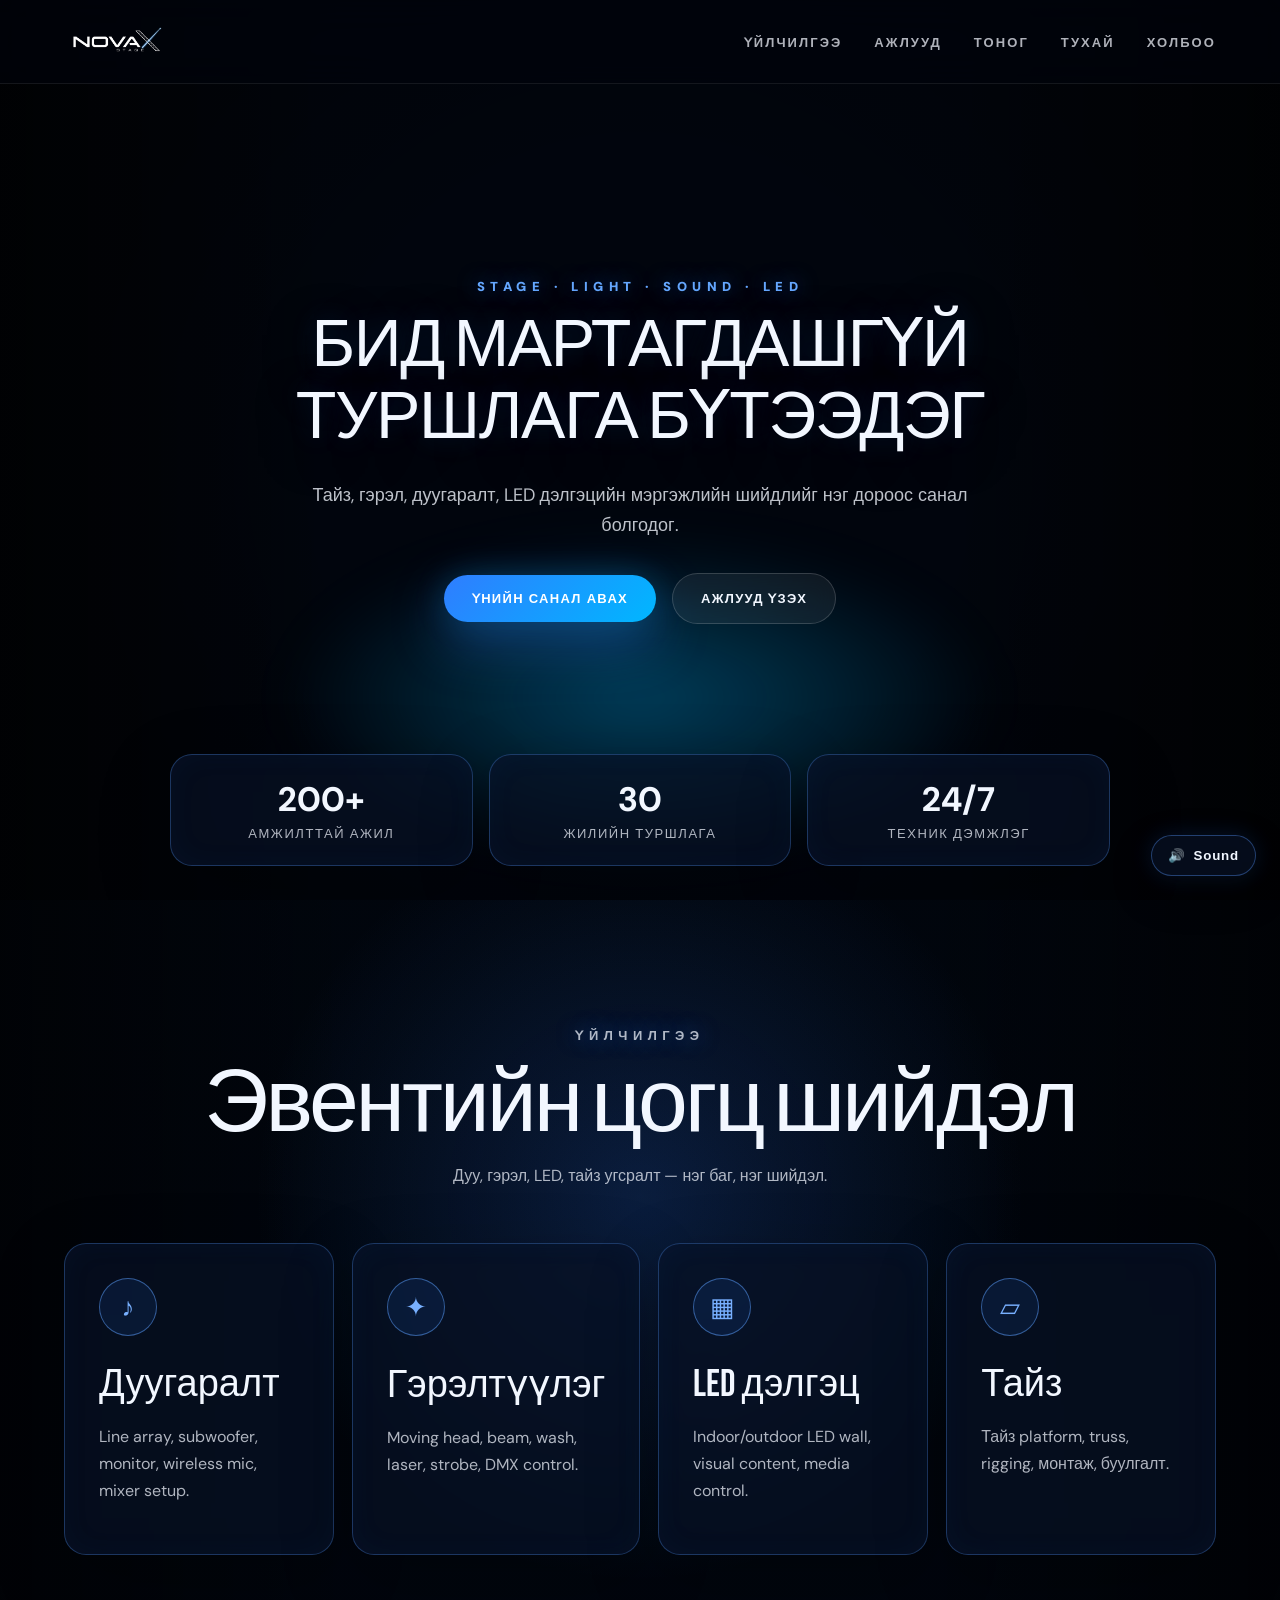
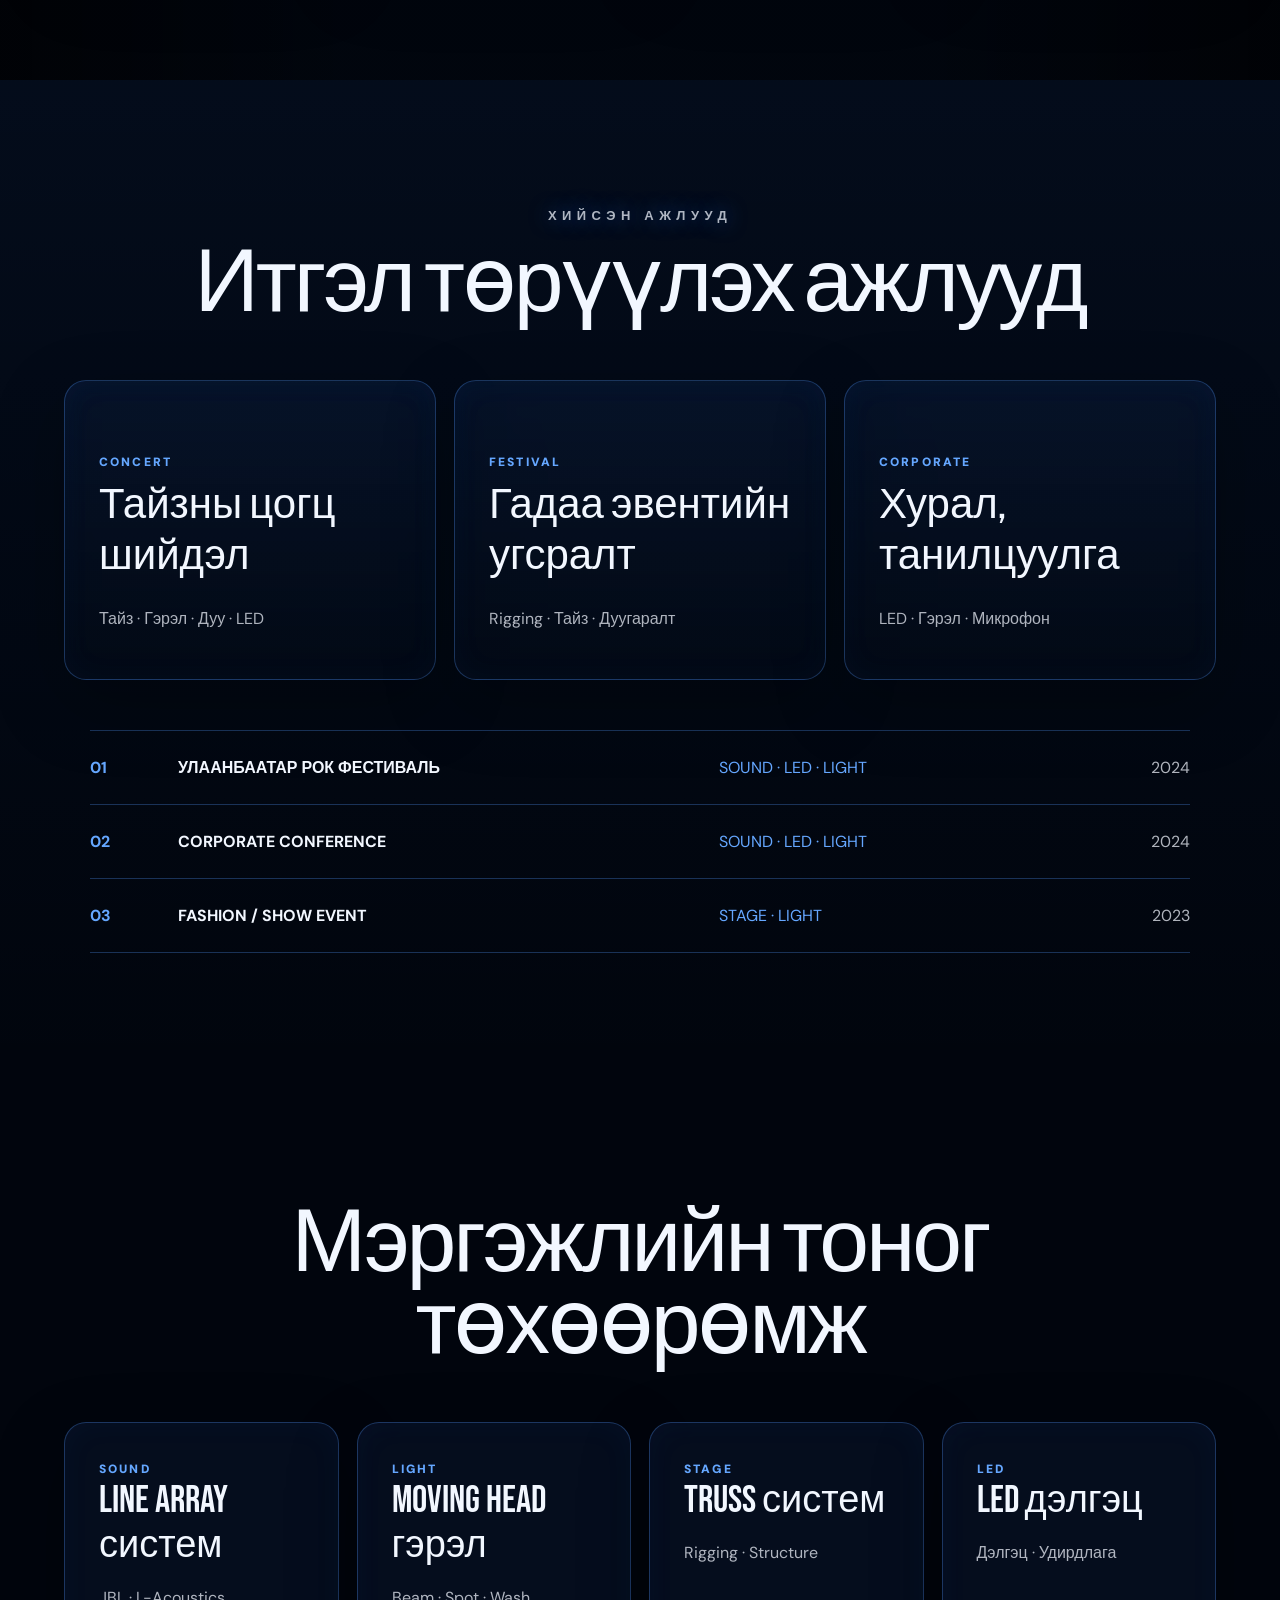
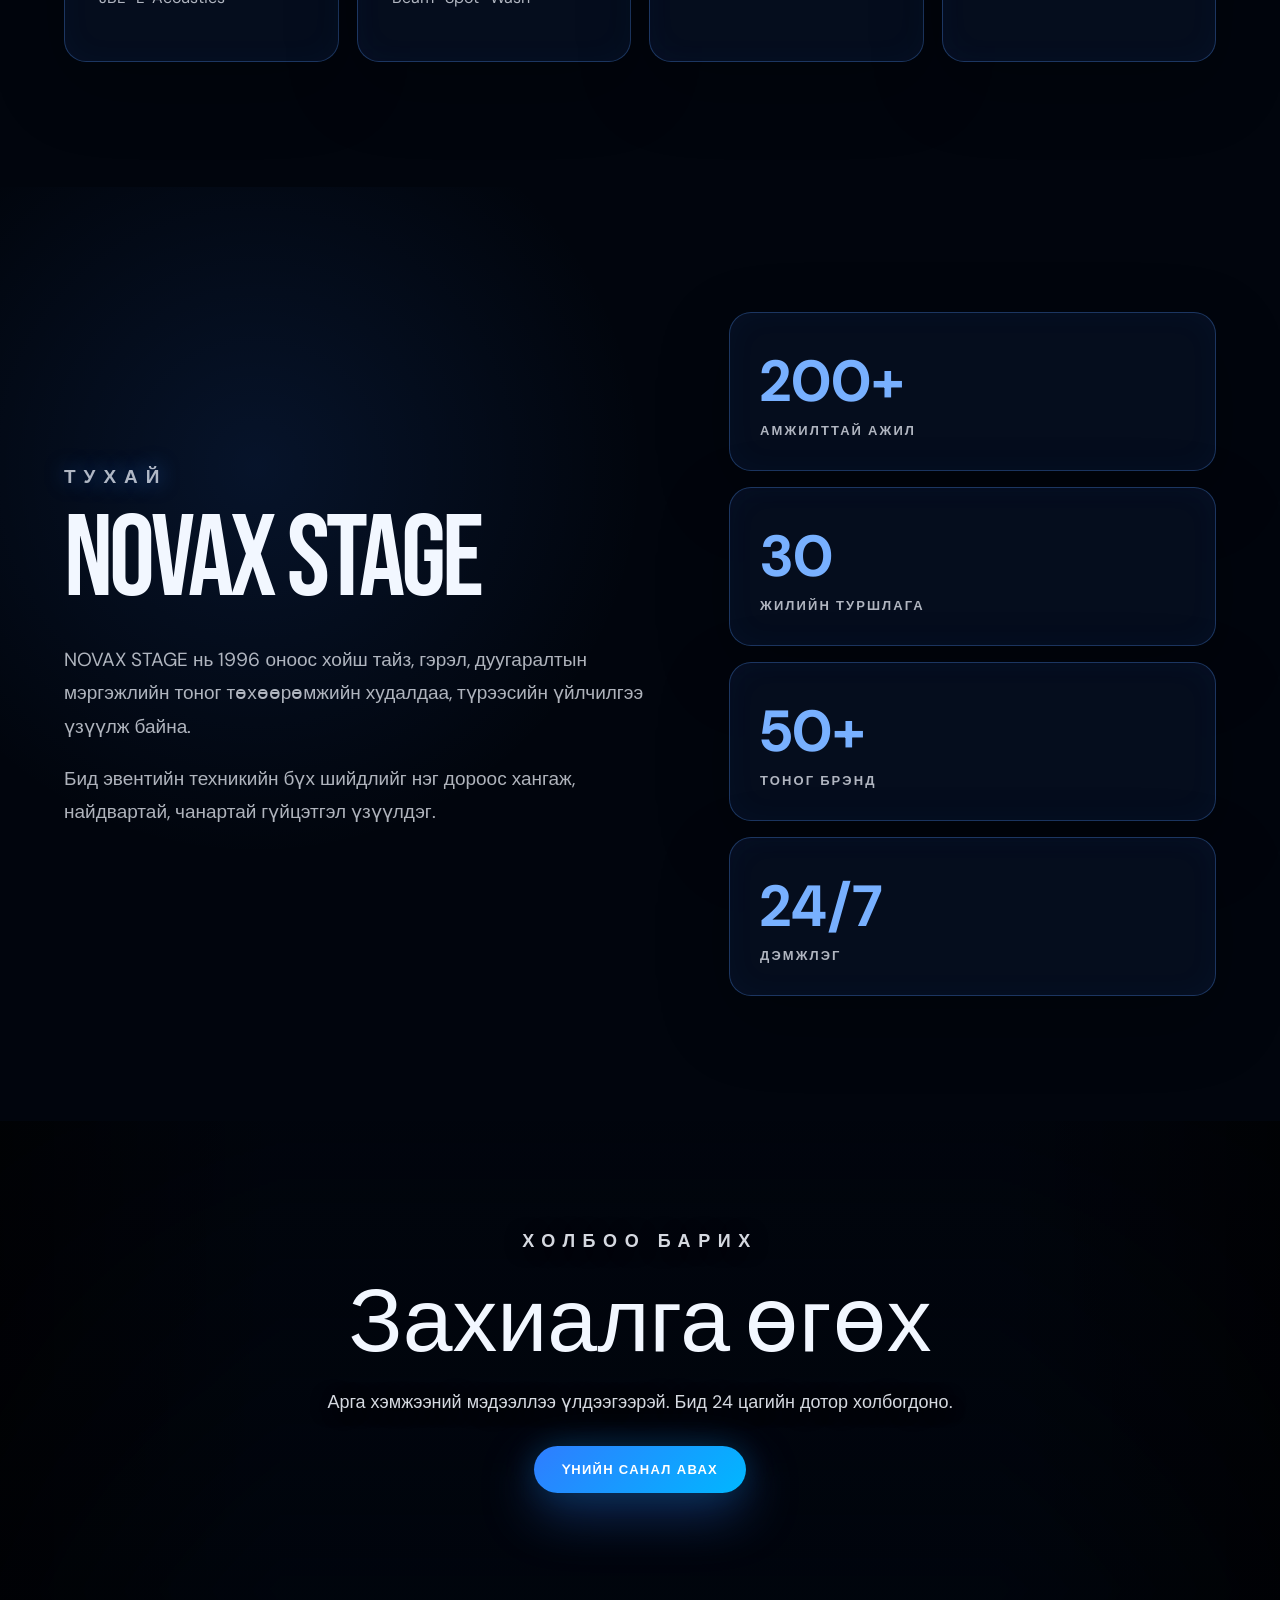
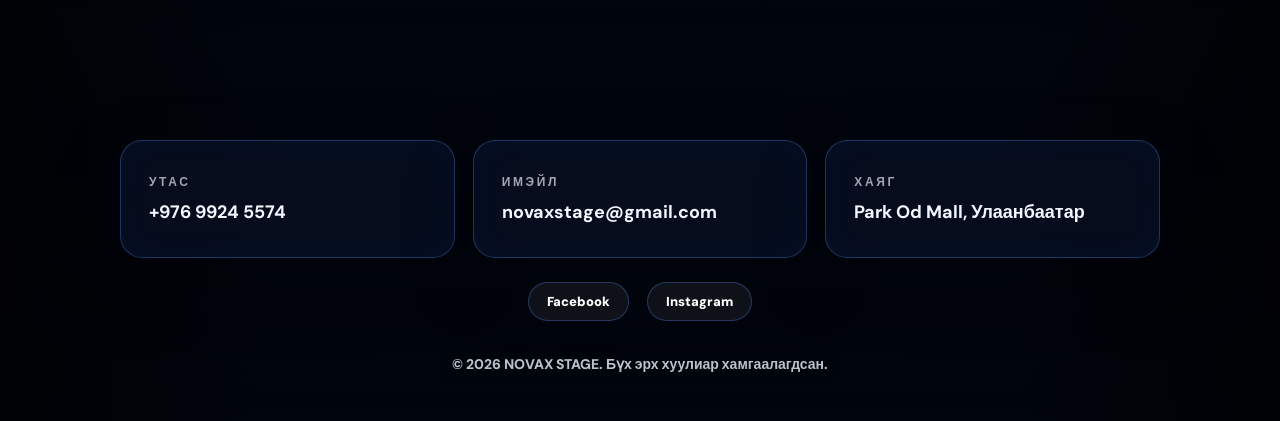
==== commit c927aa2b: "zasvar" ====
--- a/index.html
+++ b/index.html
@@ -164,6 +164,16 @@
       <p class="copy">© 2026 NOVAX STAGE. Бүх эрх хуулиар хамгаалагдсан.</p>
     </section>
   </main>
+
+
+  <button class="sound-toggle" id="soundToggle" type="button" aria-label="Toggle background sound">
+    <span class="sound-on">🔊</span>
+    <span class="sound-text">Sound</span>
+  </button>
+
+  <audio id="novaBgm" loop preload="auto">
+    <source src="audio/novax-ambient.wav" type="audio/wav">
+  </audio>
 
   <div class="modal" id="quoteModal" aria-hidden="true">
     <div class="modal-card">
--- a/style.css
+++ b/style.css
@@ -199,3 +199,44 @@
   transform: translateY(-4px);
   box-shadow: 0 10px 30px rgba(47,125,255,.25);
 }
+
+
+/* N.O.V.A background sound button */
+.sound-toggle {
+  position: fixed;
+  right: 24px;
+  bottom: 24px;
+  z-index: 1800;
+  display: inline-flex;
+  align-items: center;
+  gap: 8px;
+  padding: 12px 16px;
+  border-radius: 999px;
+  border: 1px solid rgba(84,151,255,.38);
+  background: rgba(7,17,36,.72);
+  color: #f2f7ff;
+  backdrop-filter: blur(14px);
+  box-shadow: 0 16px 42px rgba(0,0,0,.32), 0 0 24px rgba(47,125,255,.16);
+  cursor: pointer;
+  font-weight: 900;
+  letter-spacing: .06em;
+  transition: transform .25s ease, border-color .25s ease, box-shadow .25s ease;
+}
+.sound-toggle:hover {
+  transform: translateY(-3px);
+  border-color: rgba(101,167,255,.78);
+  box-shadow: 0 20px 52px rgba(0,0,0,.40), 0 0 30px rgba(47,125,255,.24);
+}
+.sound-toggle.playing {
+  background: linear-gradient(135deg, rgba(47,125,255,.88), rgba(0,183,255,.68));
+}
+@media (max-width: 640px) {
+  .sound-toggle {
+    right: 16px;
+    bottom: 16px;
+    padding: 10px 13px;
+  }
+  .sound-toggle .sound-text {
+    display: none;
+  }
+}
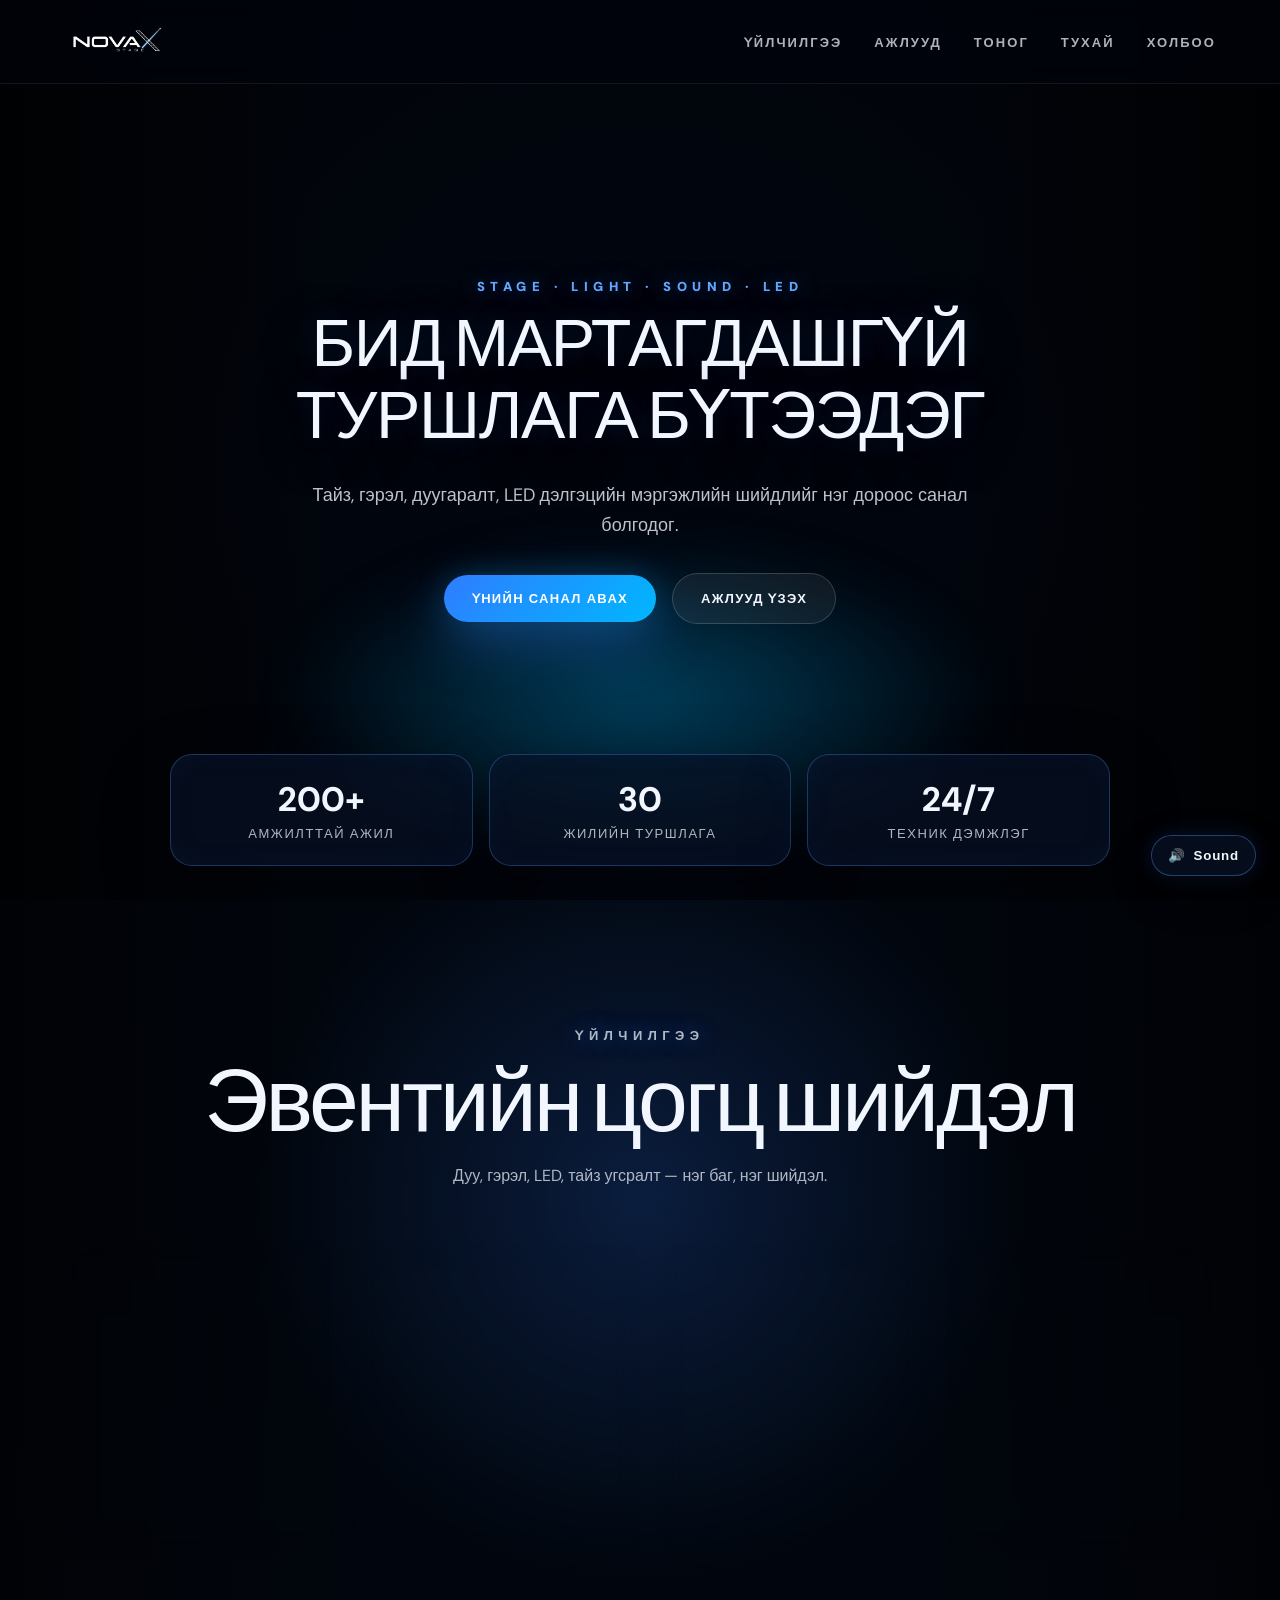
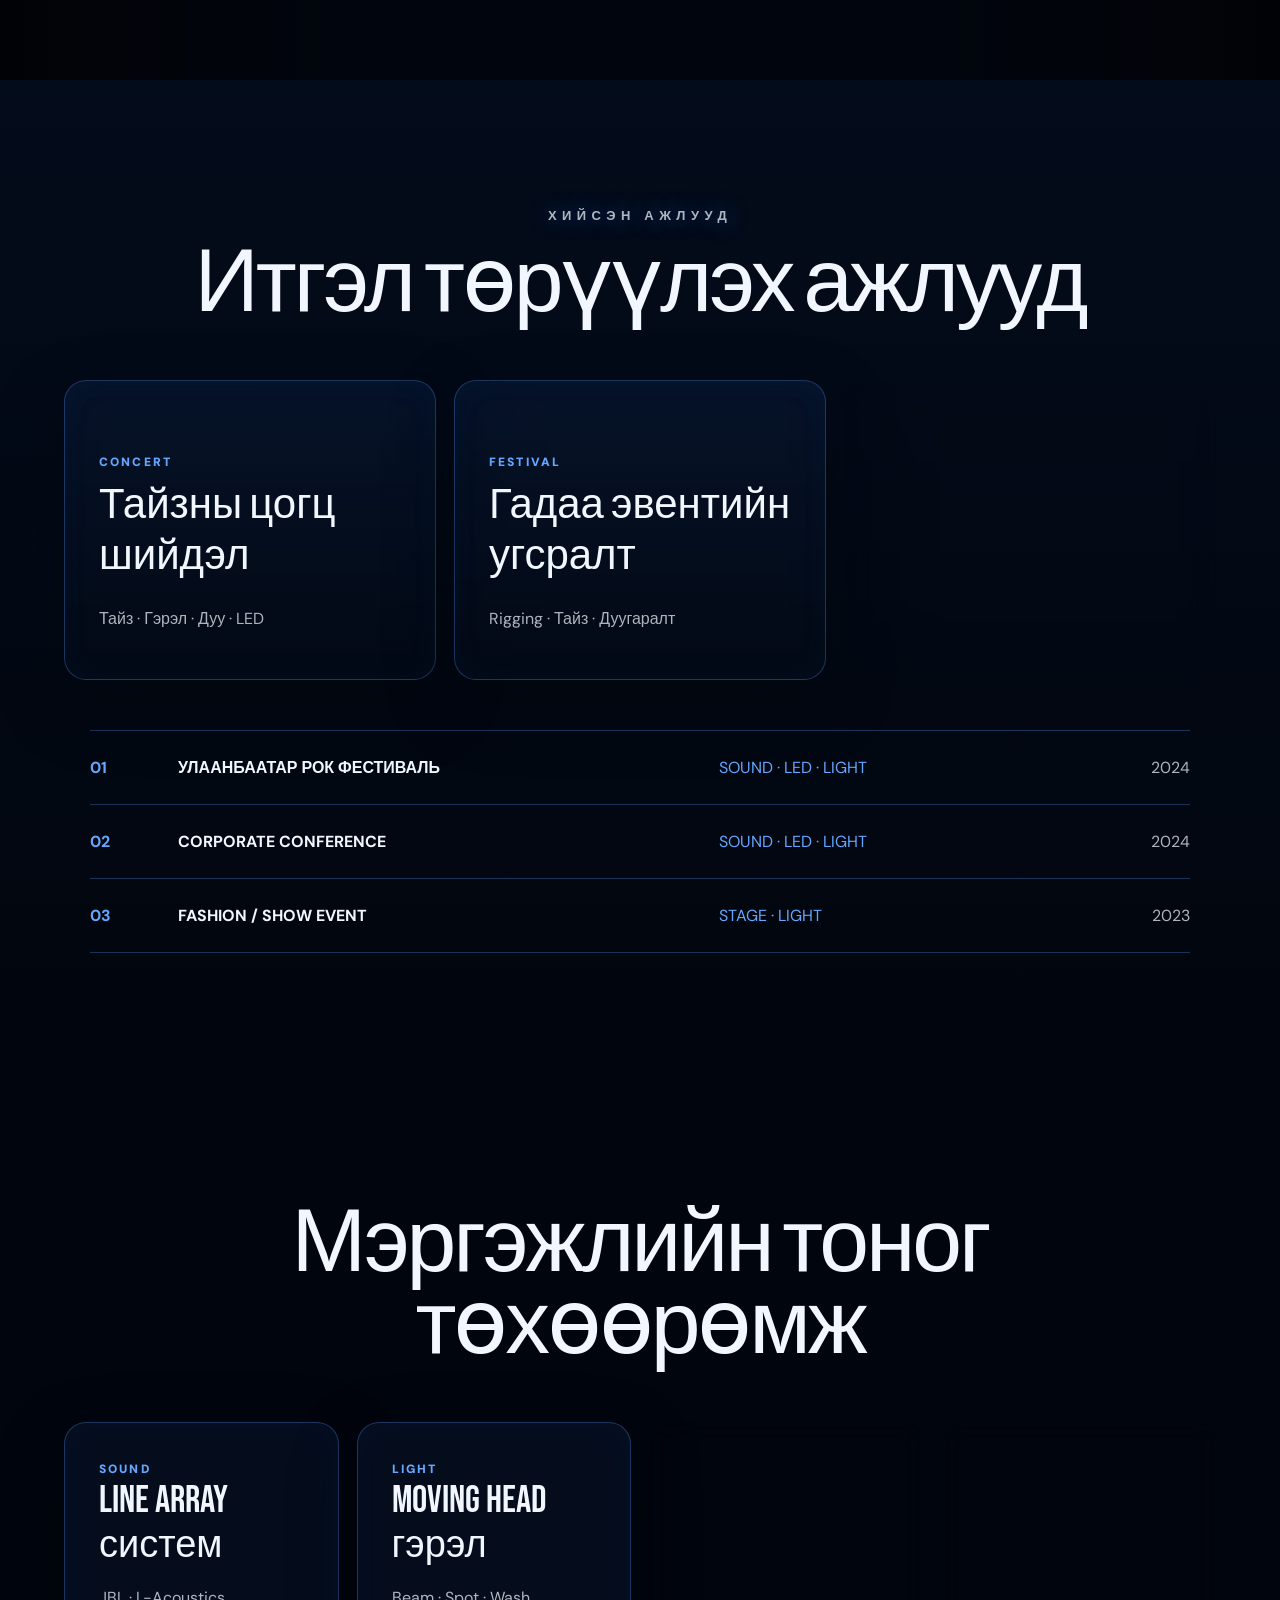
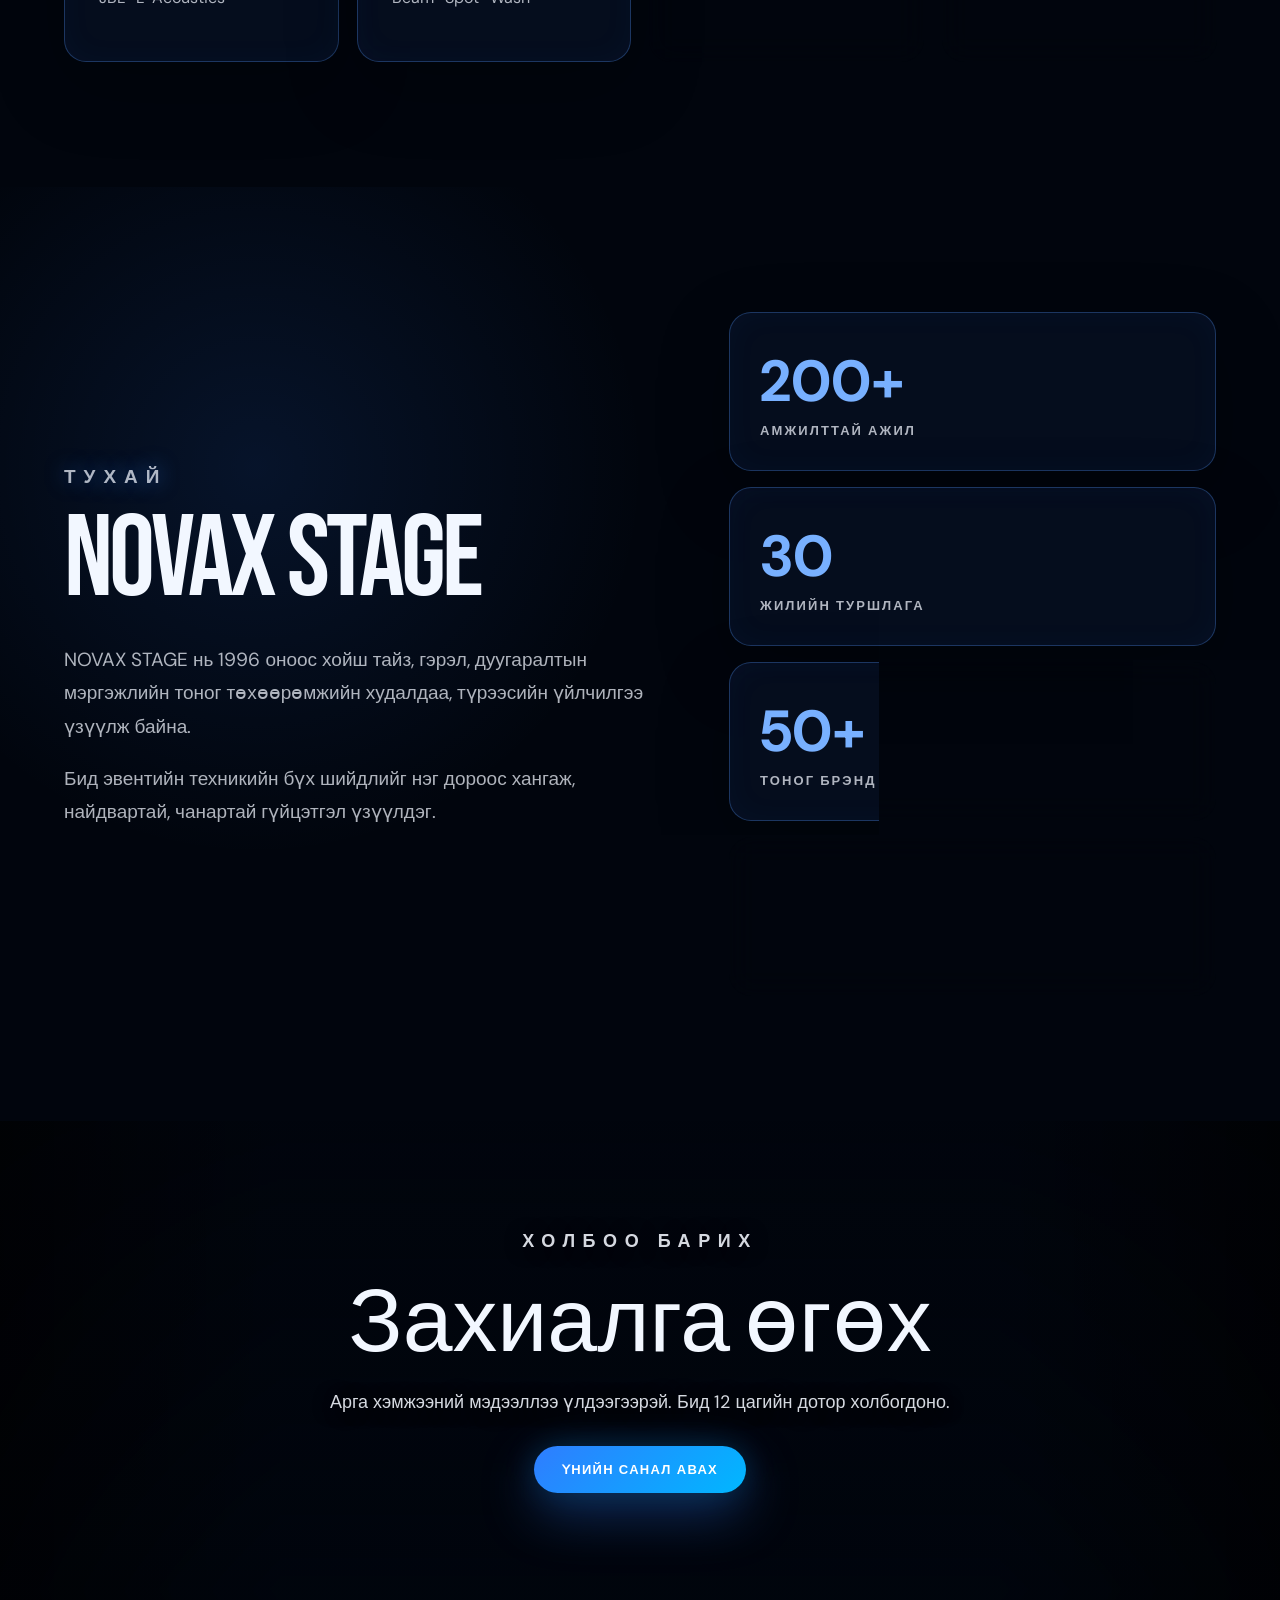
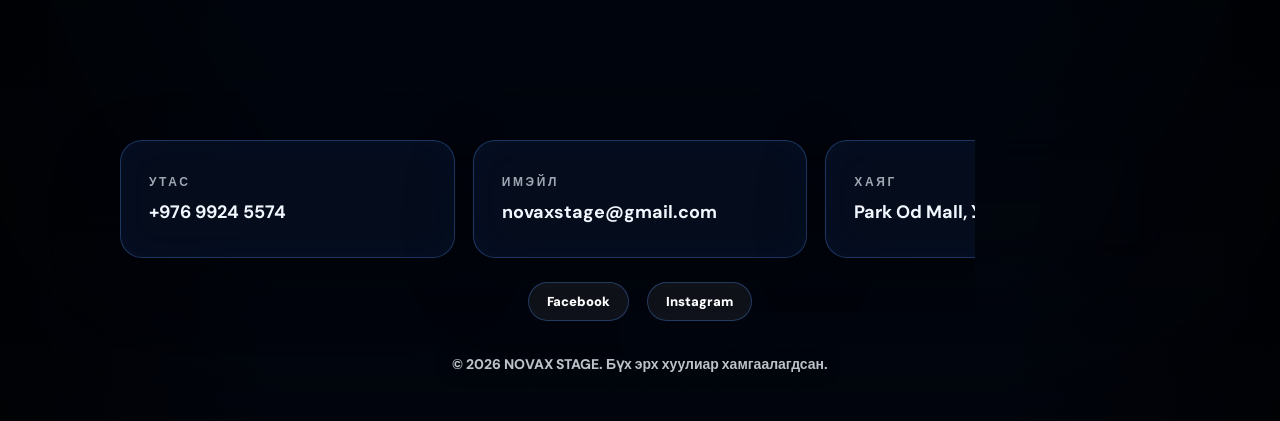
==== commit 9d321bd4: "t" ====
--- a/index.html
+++ b/index.html
@@ -147,7 +147,7 @@
       <div class="contact-main reveal">
         <p class="eyebrow">Холбоо барих</p>
         <h2>Захиалга өгөх</h2>
-        <p>Арга хэмжээний мэдээллээ үлдээгээрэй. Бид 24 цагийн дотор холбогдоно.</p>
+        <p>Арга хэмжээний мэдээллээ үлдээгээрэй. Бид 12 цагийн дотор холбогдоно.</p>
         <button class="btn primary" type="button" data-quote-open>Үнийн санал авах</button>
       </div>
 
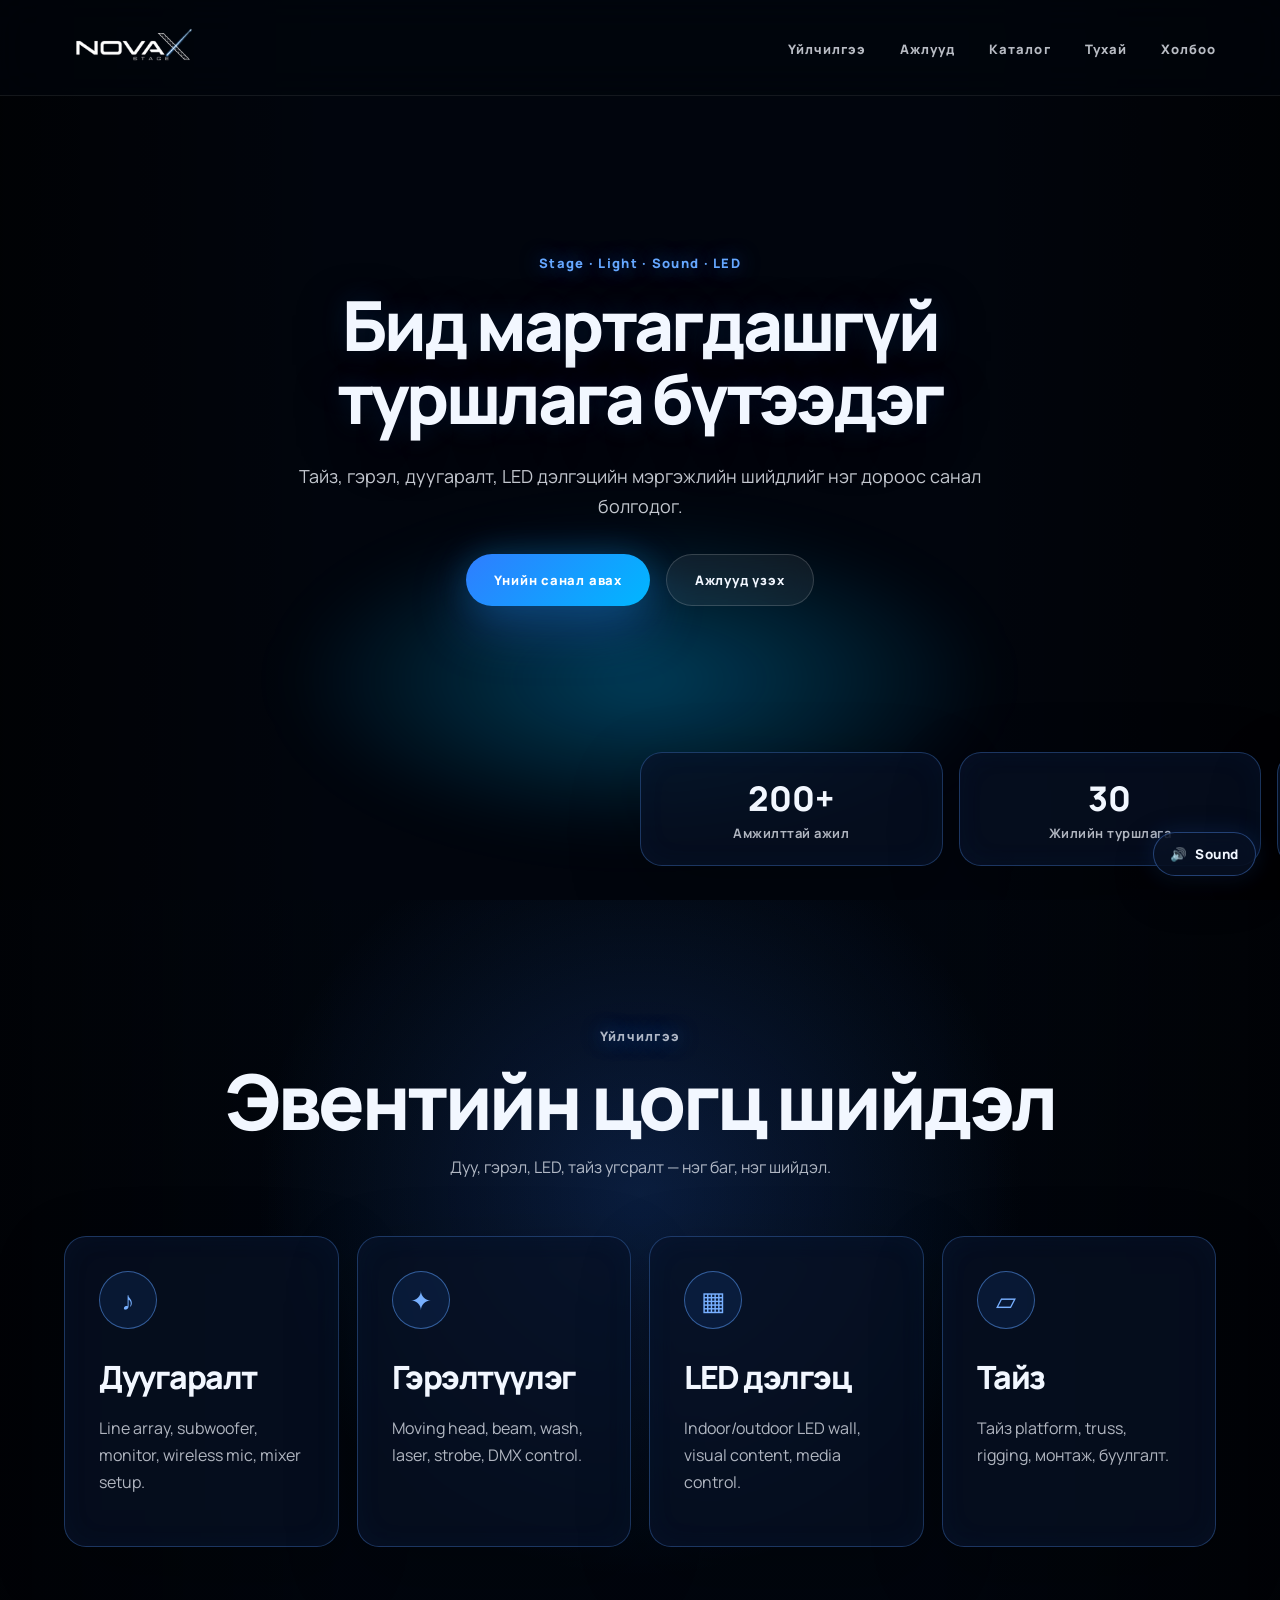
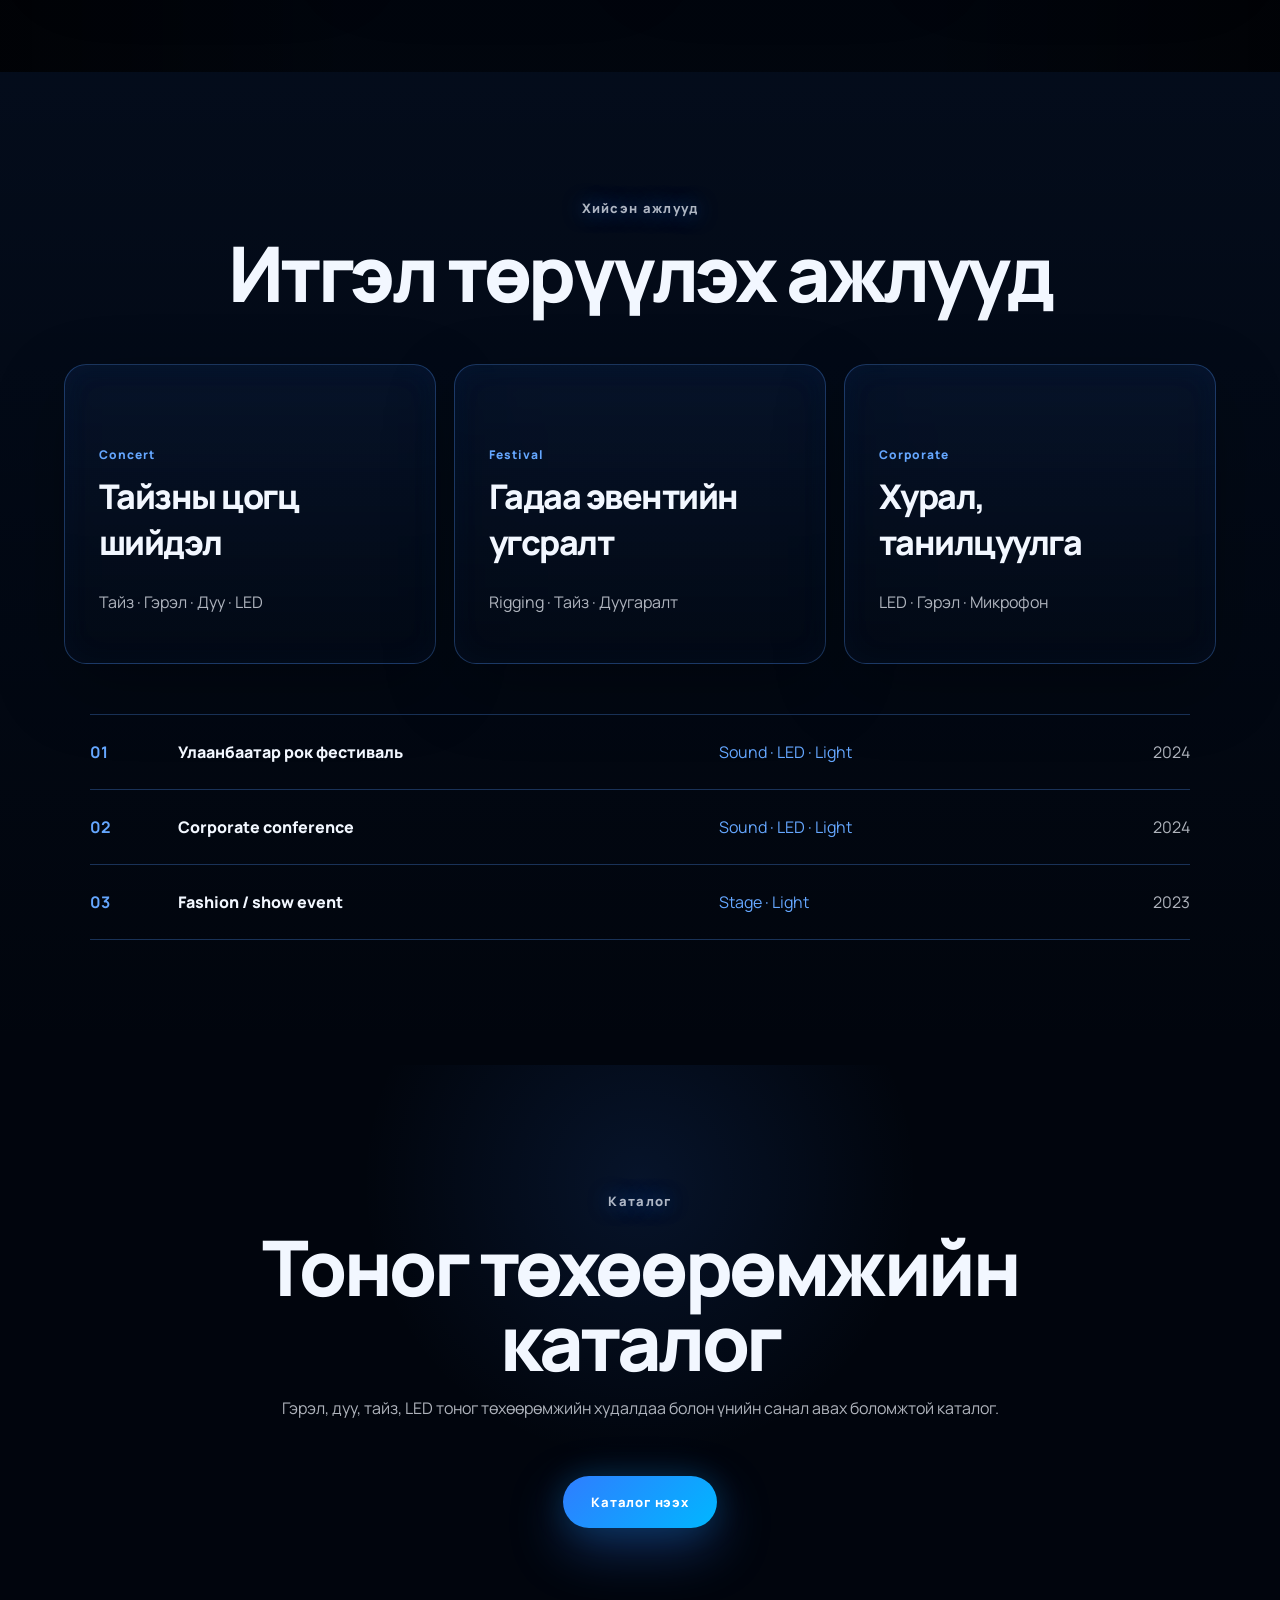
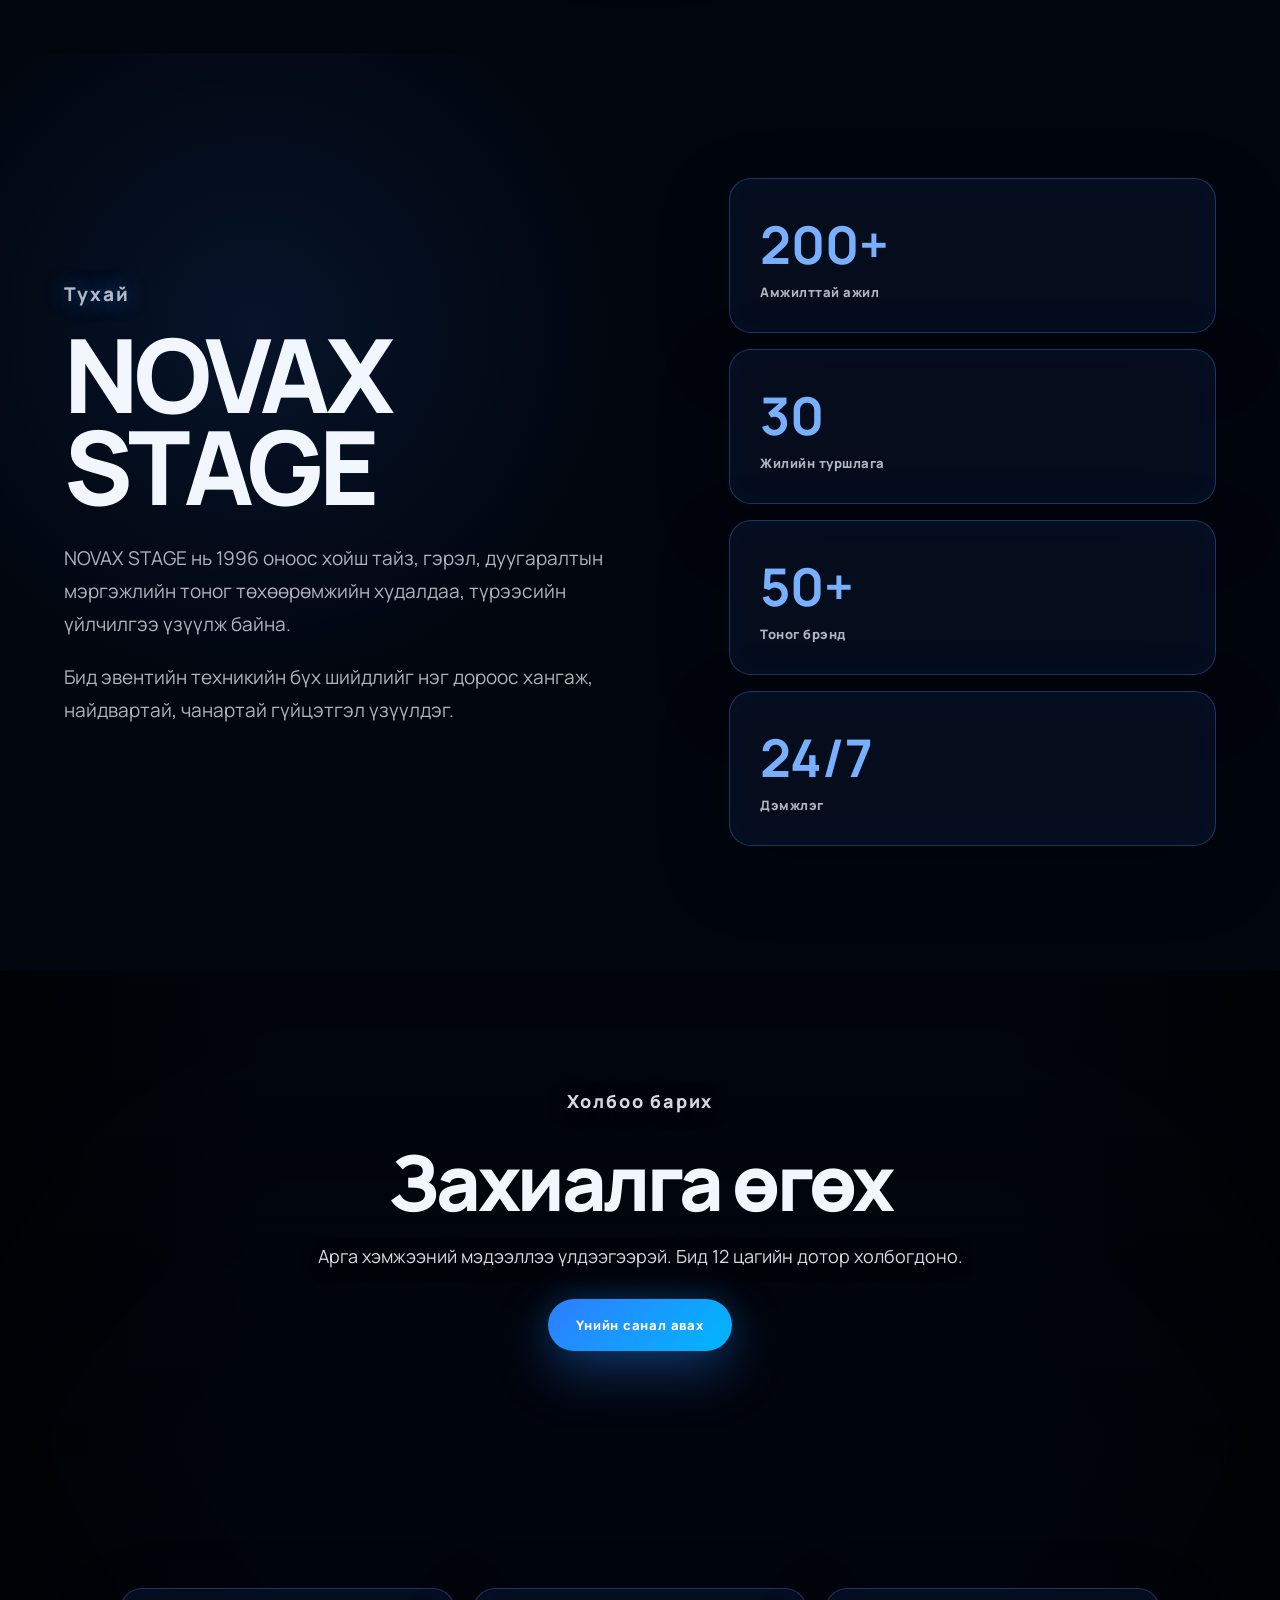
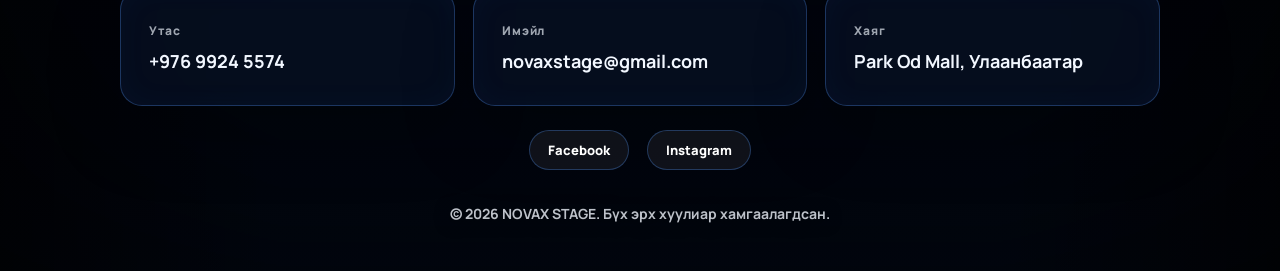
==== commit 00e773fb: "zasvar" ====
--- a/index.html
+++ b/index.html
@@ -4,27 +4,27 @@
   <meta charset="UTF-8" />
   <meta name="viewport" content="width=device-width, initial-scale=1.0" />
   <meta name="description" content="NOVAX STAGE – Тайз, гэрэл, дуугаралт, LED дэлгэц, event production үйлчилгээ." />
-  <title>NOVAX STAGE – Next Level</title>
+  <title>NOVAX STAGE – Stage · Light · Sound · LED</title>
+  <link rel="icon" href="favicon.ico" />
   <link rel="preconnect" href="https://fonts.googleapis.com">
   <link rel="preconnect" href="https://fonts.gstatic.com" crossorigin>
-  <link href="https://fonts.googleapis.com/css2?family=Bebas+Neue&family=DM+Sans:wght@300;400;500;700;900&display=swap" rel="stylesheet">
+  <link href="https://fonts.googleapis.com/css2?family=Manrope:wght@300;400;500;600;700;800&display=swap" rel="stylesheet">
   <link rel="stylesheet" href="style.css" />
 </head>
 <body>
   <div class="progress" id="progress"></div>
 
   <nav class="navbar" id="navbar">
-    <a href="#home" class="brand" aria-label="NOVAX home">
-      <img src="novax-logo.png" alt="NOVAX STAGE logo" onerror="this.style.display='none'; this.nextElementSibling.style.display='block';">
-      <span class="brand-fallback">NOVAX STAGE</span>
+    <a href="index.html#home" class="brand" aria-label="NOVAX home">
+      <img src="novax-logo.png" alt="NOVAX STAGE logo">
     </a>
 
     <ul class="nav-links" id="navLinks">
-      <li><a href="#services">Үйлчилгээ</a></li>
-      <li><a href="#projects">Ажлууд</a></li>
-      <li><a href="#equipment">Тоног</a></li>
-      <li><a href="#about">Тухай</a></li>
-      <li><a href="#contact">Холбоо</a></li>
+      <li><a href="index.html#services">Үйлчилгээ</a></li>
+      <li><a href="index.html#projects">Ажлууд</a></li>
+      <li><a href="catalog.html">Каталог</a></li>
+      <li><a href="index.html#about">Тухай</a></li>
+      <li><a href="index.html#contact">Холбоо</a></li>
     </ul>
 
     <button class="nav-toggle" id="navToggle" aria-label="Menu" type="button">
@@ -35,8 +35,8 @@
   <header id="home" class="hero">
     <div class="hero-glow"></div>
     <div class="hero-content reveal">
-      <p class="eyebrow">STAGE · LIGHT · SOUND · LED</p>
-      <h1>БИД МАРТАГДАШГҮЙ<br>ТУРШЛАГА БҮТЭЭДЭГ</h1>
+      <p class="eyebrow">Stage · Light · Sound · LED</p>
+      <h1>Бид мартагдашгүй<br>туршлага бүтээдэг</h1>
       <p class="hero-sub">Тайз, гэрэл, дуугаралт, LED дэлгэцийн мэргэжлийн шийдлийг нэг дороос санал болгодог.</p>
       <div class="hero-actions">
         <button class="btn primary" type="button" data-quote-open>Үнийн санал авах</button>
@@ -52,7 +52,7 @@
   </header>
 
   <main>
-    <section id="services" class="section">
+    <section id="services" class="section services-section">
       <div class="section-head reveal">
         <p class="eyebrow">Үйлчилгээ</p>
         <h2>Эвентийн цогц шийдэл</h2>
@@ -108,23 +108,20 @@
       </div>
 
       <div class="project-list">
-        <div class="row reveal"><b>01</b><strong>Улаанбаатар рок фестиваль</strong><span>SOUND · LED · LIGHT</span><em>2024</em></div>
-        <div class="row reveal"><b>02</b><strong>Corporate conference</strong><span>SOUND · LED · LIGHT</span><em>2024</em></div>
-        <div class="row reveal"><b>03</b><strong>Fashion / show event</strong><span>STAGE · LIGHT</span><em>2023</em></div>
+        <div class="row reveal"><b>01</b><strong>Улаанбаатар рок фестиваль</strong><span>Sound · LED · Light</span><em>2024</em></div>
+        <div class="row reveal"><b>02</b><strong>Corporate conference</strong><span>Sound · LED · Light</span><em>2024</em></div>
+        <div class="row reveal"><b>03</b><strong>Fashion / show event</strong><span>Stage · Light</span><em>2023</em></div>
       </div>
     </section>
 
-    <section id="equipment" class="section equipment">
+    <section id="catalog-preview" class="section catalog-preview">
       <div class="section-head reveal">
-      
-        <h2>Мэргэжлийн тоног төхөөрөмж</h2>
+        <p class="eyebrow">Каталог</p>
+        <h2>Тоног төхөөрөмжийн каталог</h2>
+        <p>Гэрэл, дуу, тайз, LED тоног төхөөрөмжийн худалдаа болон үнийн санал авах боломжтой каталог.</p>
       </div>
-
-      <div class="cards four compact">
-        <div class="card reveal"><span class="tag">Sound</span><h3>Line Array систем</h3><p>JBL · L-Acoustics</p></div>
-        <div class="card reveal"><span class="tag">Light</span><h3>Moving Head гэрэл</h3><p>Beam · Spot · Wash</p></div>
-        <div class="card reveal"><span class="tag">Stage</span><h3>Truss систем</h3><p>Rigging · Structure</p></div>
-        <div class="card reveal"><span class="tag">LED</span><h3>LED дэлгэц</h3><p>Дэлгэц · Удирдлага</p></div>
+      <div class="catalog-cta reveal">
+        <a class="btn primary" href="catalog.html">Каталог нээх</a>
       </div>
     </section>
 
@@ -165,7 +162,6 @@
     </section>
   </main>
 
-
   <button class="sound-toggle" id="soundToggle" type="button" aria-label="Toggle background sound">
     <span class="sound-on">🔊</span>
     <span class="sound-text">Sound</span>
@@ -186,7 +182,7 @@
         <input name="email" type="email" placeholder="Имэйл хаяг" required>
         <textarea name="message" placeholder="Арга хэмжээний төрөл, огноо, хэрэгтэй тоног төхөөрөмж..." required></textarea>
         <input type="hidden" name="_subject" value="NOVAX STAGE - Үнийн санал авах хүсэлт">
-        <button class="btn primary" type="submit">Дуусгах</button>
+        <button class="btn primary" type="submit">Илгээх</button>
       </form>
       <div class="success" id="quoteSuccess">
         <div class="success-icon">✓</div>
--- a/style.css
+++ b/style.css
@@ -1,242 +1,67 @@
-:root{--bg:#01050d;--blue:#2f7dff;--cyan:#00b7ff;--text:#f2f7ff;--muted:rgba(242,247,255,.72);--panel:rgba(7,17,36,.72);--line:rgba(84,151,255,.3)}
-*{box-sizing:border-box}html{scroll-behavior:smooth}body{margin:0;background:var(--bg);color:var(--text);font-family:"DM Sans",Arial,sans-serif;overflow-x:hidden}a{color:inherit}.progress{position:fixed;top:0;left:0;height:3px;width:0;background:linear-gradient(90deg,var(--blue),var(--cyan));z-index:9999;box-shadow:0 0 22px rgba(47,125,255,.7)}
-.navbar{position:fixed;top:0;left:0;right:0;z-index:1000;height:84px;padding:0 5vw;display:flex;align-items:center;justify-content:space-between;background:rgba(1,5,13,.56);backdrop-filter:blur(18px);border-bottom:1px solid rgba(255,255,255,.08);transition:.32s ease}.navbar.scrolled{background:rgba(1,5,13,.86)}.brand{display:flex;align-items:center;text-decoration:none}.brand img{height:70px}.brand-fallback{display:none;font-family:"Bebas Neue";font-size:34px;letter-spacing:.08em}.nav-links{display:flex;gap:32px;list-style:none;margin:0;padding:0}.nav-links a{text-decoration:none;color:rgba(242,247,255,.72);text-transform:uppercase;letter-spacing:.16em;font-size:13px;font-weight:900}.nav-links a:hover{color:#fff}.nav-toggle{display:none;border:0;background:none}.nav-toggle span{display:block;width:26px;height:2px;background:#fff;margin:6px 0}
-.hero{position:relative;min-height:100vh;padding:120px 5vw 80px;display:flex;align-items:center;justify-content:center;text-align:center;overflow:hidden;background:linear-gradient(180deg,rgba(1,5,13,.80),rgba(1,5,13,.24) 45%,rgba(1,5,13,.92)),url("contact-bg.png") center 55%/cover no-repeat}.hero:before{content:"";position:absolute;inset:0;background:linear-gradient(90deg,rgba(0,0,0,.66),transparent 26%,transparent 74%,rgba(0,0,0,.66));z-index:1}.hero-glow{position:absolute;left:50%;bottom:4%;width:58vw;height:26vw;transform:translateX(-50%);background:radial-gradient(ellipse,rgba(0,183,255,.33),transparent 68%);filter:blur(26px);animation:pulse 4s infinite ease-in-out;z-index:1}@keyframes pulse{0%,100%{opacity:.55;transform:translateX(-50%) scale(.92)}50%{opacity:1;transform:translateX(-50%) scale(1.05)}}.hero-content{position:relative;z-index:2;max-width:980px}.eyebrow{margin:0 0 16px;color:#65a7ff;text-transform:uppercase;letter-spacing:.42em;font-size:13px;font-weight:900;text-shadow:0 0 20px rgba(47,125,255,.62)}
-h1,h2,h3{font-family:"Bebas Neue",Arial,sans-serif;font-weight:400;margin:0}.hero h1 {
-  font-size: clamp(48px, 7vw, 120px);
-  line-height: 1.1;
-  letter-spacing: -0.02em;
-  max-width: 900px;
-  margin: 0 auto;
-}.hero h1 span{color:transparent;-webkit-text-stroke:1.4px rgba(242,247,255,.9);text-shadow:0 0 36px rgba(0,183,255,.36)}.hero-sub{max-width:720px;margin:28px auto 34px;color:var(--muted);font-size:19px;line-height:1.7}.hero-actions{display:flex;gap:16px;justify-content:center;flex-wrap:wrap}
-.btn{border:0;border-radius:999px;padding:16px 28px;display:inline-flex;align-items:center;justify-content:center;text-decoration:none;text-transform:uppercase;letter-spacing:.1em;font-weight:900;font-size:13px;cursor:pointer;transition:.25s}.btn:hover{transform:translateY(-3px)}.primary{background:linear-gradient(135deg,var(--blue),var(--cyan));color:#fff;box-shadow:0 20px 54px rgba(47,125,255,.34),0 0 32px rgba(0,183,255,.18)}.ghost{background:rgba(255,255,255,.06);border:1px solid rgba(255,255,255,.16);backdrop-filter:blur(10px)}
-.hero-metrics{position:absolute;z-index:2;left:5vw;right:5vw;bottom:32px;display:grid;grid-template-columns:repeat(3,1fr);gap:16px;max-width:940px;margin:auto}.hero-metrics div,.card,.project-card,.number,.contact-card{background:var(--panel);border:1px solid var(--line);border-radius:22px;backdrop-filter:blur(14px);box-shadow:0 24px 70px rgba(0,0,0,.25),inset 0 0 32px rgba(47,125,255,.04)}.hero-metrics div{padding:22px}.hero-metrics strong{display:block;font-size:34px}.hero-metrics span{color:var(--muted);font-size:13px;letter-spacing:.12em;text-transform:uppercase}
-.section{padding:125px 5vw}.section-head{text-align:center;max-width:900px;margin:0 auto 54px}.section h2{font-size:clamp(54px,7vw,104px);line-height:.92;letter-spacing:-.035em}.section-head p{color:var(--muted);line-height:1.7}.cards{display:grid;gap:18px;max-width:1240px;margin:auto}.four{grid-template-columns:repeat(4,1fr)}.card{padding:34px;min-height:230px;transition:.25s}.card:hover,.project-card:hover,.number:hover,.contact-card:hover{transform:translateY(-6px);border-color:rgba(101,167,255,.72);box-shadow:0 30px 80px rgba(0,0,0,.35),0 0 32px rgba(47,125,255,.18)}.icon{width:58px;height:58px;border-radius:50%;display:grid;place-items:center;margin-bottom:26px;color:#78b0ff;border:1px solid rgba(94,161,255,.5);background:rgba(47,125,255,.10);font-size:26px}.card h3{font-size:38px;margin-bottom:12px}.card p{color:var(--muted);line-height:1.7}.tag{color:#65a7ff;font-weight:900;letter-spacing:.18em;text-transform:uppercase;font-size:12px}
-.projects{background:linear-gradient(180deg,rgba(47,125,255,.06),transparent)}.project-grid{display:grid;grid-template-columns:repeat(3,1fr);gap:18px;max-width:1180px;margin:0 auto 50px}.project-card{min-height:300px;padding:34px;display:flex;flex-direction:column;justify-content:flex-end;background:linear-gradient(180deg,rgba(47,125,255,.08),rgba(3,10,22,.82));transition:.25s}.project-card span{color:#65a7ff;text-transform:uppercase;letter-spacing:.18em;font-weight:900;font-size:12px}.project-card h3{font-size:42px;margin:10px 0}.project-card p{color:var(--muted)}.project-list{max-width:1100px;margin:auto;border-top:1px solid var(--line)}.row{display:grid;grid-template-columns:70px 1.4fr 1fr 80px;gap:18px;padding:26px 0;border-bottom:1px solid var(--line);align-items:center}.row b,.row span{color:#65a7ff}.row strong{text-transform:uppercase}.row em{font-style:normal;text-align:right;color:var(--muted)}
-.about{display:grid;grid-template-columns:1.1fr .9fr;gap:70px;align-items:center;background:radial-gradient(circle at 20% 30%,rgba(47,125,255,.12),transparent 32%)}.about h2{font-size:clamp(64px,9vw,124px);line-height:.9;margin-bottom:30px}.about p{color:var(--muted);font-size:19px;line-height:1.75}.numbers{display:grid;gap:16px}.number{padding:30px}.number strong{display:block;font-size:58px;color:#78b0ff}.number span{color:var(--muted);letter-spacing:.16em;text-transform:uppercase;font-weight:900;font-size:13px}.contact{position:relative;min-height:100vh;padding:105px 5vw 34px;display:flex;flex-direction:column;align-items:center;text-align:center;background:linear-gradient(180deg,rgba(1,5,13,.88),rgba(1,5,13,.52) 30%,rgba(1,5,13,.18) 52%,rgba(1,5,13,.54) 82%,rgba(1,5,13,.86)),url("contact-bg.png") center 55%/cover no-repeat;overflow:hidden}.contact:before{content:"";position:absolute;inset:0;background:linear-gradient(90deg,rgba(0,0,0,.62),transparent 22%,transparent 78%,rgba(0,0,0,.62));z-index:1}.contact:after{content:"";position:absolute;left:50%;bottom:-18%;width:72vw;max-width:980px;height:46vh;transform:translateX(-50%) scale(.78);z-index:1;opacity:0;background:radial-gradient(ellipse,rgba(0,183,255,.48),rgba(47,125,255,.16) 48%,transparent 72%);filter:blur(18px);transition:1.2s;mix-blend-mode:screen}.contact.light-on:after{opacity:1;transform:translateX(-50%) scale(1);animation:pulse 3.2s infinite ease-in-out}.contact>*{position:relative;z-index:2}.contact-main{max-width:760px;transform:translateY(-20px)}.contact h2{font-size:clamp(52px,7vw,104px);line-height:.9;margin-bottom:22px}.contact-main p{color:rgba(242,247,255,.88);line-height:1.7;font-size:18px;max-width:680px;margin:0 auto 28px;text-shadow:0 2px 18px rgba(0,0,0,.8)}.contact-cards{width:min(100%,1040px);display:grid;grid-template-columns:repeat(3,1fr);gap:18px;margin:auto auto 24px}.contact-card{padding:28px;text-align:left;text-decoration:none;min-height:118px;display:flex;flex-direction:column;justify-content:center}.contact-card span{color:rgba(242,247,255,.66);text-transform:uppercase;letter-spacing:.22em;font-weight:900;font-size:12px;margin-bottom:10px}.contact-card strong{font-size:18px;word-break:normal;overflow-wrap:normal}.socials{display:flex;gap:18px;justify-content:center;margin-bottom:20px}.socials a{color:#fff;text-decoration:none;border:1px solid var(--line);border-radius:999px;padding:10px 18px;background:rgba(255,255,255,.06);font-weight:900;font-size:13px}.copy{font-size:14px;color:rgba(242,247,255,.78);font-weight:800;text-shadow:0 2px 16px rgba(0,0,0,.75)}
-.modal{position:fixed;inset:0;z-index:2000;display:none;align-items:center;justify-content:center;padding:22px;background:rgba(0,0,0,.78);backdrop-filter:blur(12px)}.modal.open{display:flex}.modal-card{position:relative;width:min(100%,500px);border-radius:24px;padding:34px;background:radial-gradient(circle at top,rgba(47,125,255,.20),transparent 42%),rgba(3,10,22,.96);border:1px solid rgba(94,161,255,.36);box-shadow:0 30px 90px rgba(0,0,0,.62)}.close{position:absolute;right:18px;top:16px;width:38px;height:38px;border-radius:50%;border:1px solid rgba(255,255,255,.16);background:rgba(255,255,255,.06);color:#fff;font-size:26px;cursor:pointer}.modal h3{font-size:44px}.modal p{color:var(--muted);line-height:1.6}form{display:grid;gap:14px}input,textarea{width:100%;padding:15px 16px;border-radius:14px;border:1px solid rgba(94,161,255,.32);background:rgba(255,255,255,.06);color:#fff;font:inherit;outline:none}textarea{min-height:120px;resize:vertical}.success{display:none;text-align:center}.success.show{display:block}.success-icon{width:68px;height:68px;border-radius:50%;display:grid;place-items:center;margin:0 auto 18px;background:linear-gradient(135deg,var(--blue),var(--cyan));font-size:34px;font-weight:900}
+:root{
+  --bg:#01050d;
+  --blue:#2f7dff;
+  --cyan:#00b7ff;
+  --text:#f2f7ff;
+  --muted:rgba(242,247,255,.72);
+  --panel:rgba(7,17,36,.72);
+  --line:rgba(84,151,255,.30);
+  --deep:rgba(1,5,13,.92);
+}
+*{box-sizing:border-box}
+html{scroll-behavior:smooth}
+body{margin:0;background:var(--bg);color:var(--text);font-family:"Manrope",Arial,sans-serif;overflow-x:hidden}
+a{color:inherit}
+button,input,textarea,a{font-family:"Manrope",Arial,sans-serif}
+.progress{position:fixed;top:0;left:0;height:3px;width:0;background:linear-gradient(90deg,var(--blue),var(--cyan));z-index:9999;box-shadow:0 0 22px rgba(47,125,255,.7)}
+
+.navbar{position:fixed;top:0;left:0;right:0;z-index:1000;height:96px;padding:0 5vw;display:flex;align-items:center;justify-content:space-between;background:rgba(1,5,13,.60);backdrop-filter:blur(18px);border-bottom:1px solid rgba(255,255,255,.08);transition:.32s ease}
+.navbar.scrolled{background:rgba(1,5,13,.88)}
+.brand{display:flex;align-items:center;text-decoration:none;flex-shrink:0}
+.brand img{height:92px;width:auto;display:block;object-fit:contain}
+.nav-links{display:flex;gap:34px;list-style:none;margin:0;padding:0;align-items:center}
+.nav-links a{text-decoration:none;color:rgba(242,247,255,.76);letter-spacing:.08em;font-size:13px;font-weight:800;white-space:nowrap;transition:.2s}
+.nav-links a:hover,.nav-links a.active{color:#fff;text-shadow:0 0 18px rgba(47,125,255,.55)}
+.nav-toggle{display:none;border:0;background:none;padding:8px;cursor:pointer}
+.nav-toggle span{display:block;width:30px;height:3px;background:#fff;margin:6px 0;border-radius:4px}
+
+.hero{position:relative;min-height:100svh;padding:140px 5vw 180px;display:flex;align-items:center;justify-content:center;text-align:center;overflow:hidden;background:linear-gradient(180deg,rgba(1,5,13,.82),rgba(1,5,13,.36) 45%,rgba(1,5,13,.88)),url("hero-bg.png") center 52%/cover no-repeat}
+.hero:before{content:"";position:absolute;inset:0;background:linear-gradient(90deg,rgba(0,0,0,.66),transparent 26%,transparent 74%,rgba(0,0,0,.66));z-index:1;pointer-events:none}
+.hero-glow{position:absolute;left:50%;bottom:6%;width:58vw;height:26vw;transform:translateX(-50%);background:radial-gradient(ellipse,rgba(0,183,255,.33),transparent 68%);filter:blur(26px);animation:pulse 4s infinite ease-in-out;z-index:1}
+@keyframes pulse{0%,100%{opacity:.55;transform:translateX(-50%) scale(.92)}50%{opacity:1;transform:translateX(-50%) scale(1.05)}}
+.hero-content{position:relative;z-index:2;max-width:980px;width:100%;margin:0 auto;transform:translateY(-18px)}
+.eyebrow{margin:0 0 16px;color:#65a7ff;letter-spacing:.10em;font-size:13px;font-weight:800;text-shadow:0 0 20px rgba(47,125,255,.62)}
+h1,h2,h3{font-family:"Manrope",Arial,sans-serif;font-weight:800;margin:0;letter-spacing:-.045em}
+.hero h1{font-size:clamp(42px,5.4vw,94px);line-height:1.06;max-width:920px;margin:0 auto;color:#f2f7ff;text-shadow:0 14px 46px rgba(0,0,0,.72),0 0 26px rgba(47,125,255,.18)}
+.hero-sub{max-width:720px;margin:26px auto 32px;color:rgba(242,247,255,.80);font-size:18px;line-height:1.7;text-align:center}
+.hero-actions{display:flex;gap:16px;justify-content:center;align-items:center;flex-wrap:wrap}
+.btn{border:0;border-radius:999px;padding:16px 28px;display:inline-flex;align-items:center;justify-content:center;text-decoration:none;letter-spacing:.06em;font-weight:800;font-size:13px;cursor:pointer;transition:.25s;min-height:52px}
+.btn:hover{transform:translateY(-3px)}
+.primary{background:linear-gradient(135deg,var(--blue),var(--cyan));color:#fff;box-shadow:0 20px 54px rgba(47,125,255,.34),0 0 32px rgba(0,183,255,.18)}
+.ghost{background:rgba(255,255,255,.06);border:1px solid rgba(255,255,255,.16);backdrop-filter:blur(10px)}
+.hero-metrics{position:absolute;z-index:2;left:50%;bottom:34px;transform:translateX(-50%);width:min(92vw,940px);display:grid;grid-template-columns:repeat(3,1fr);gap:16px;margin:0}
+.hero-metrics div,.card,.project-card,.number,.contact-card,.brand-card,.type-card,.gallery-item,.catalog-info{background:var(--panel);border:1px solid var(--line);border-radius:22px;backdrop-filter:blur(14px);box-shadow:0 24px 70px rgba(0,0,0,.25),inset 0 0 32px rgba(47,125,255,.04)}
+.hero-metrics div{padding:22px 26px;min-height:104px}
+.hero-metrics strong{display:block;font-size:34px;font-weight:800}
+.hero-metrics span{color:var(--muted);font-size:13px;letter-spacing:.04em;font-weight:700}
+
+.section{padding:125px 5vw}.section-head{text-align:center;max-width:900px;margin:0 auto 54px}.section h2{font-size:clamp(44px,6vw,92px);line-height:.98}.section-head p{color:var(--muted);line-height:1.7}.cards{display:grid;gap:18px;max-width:1240px;margin:auto}.four{grid-template-columns:repeat(4,1fr)}.card{padding:34px;min-height:230px;transition:.25s}.card:hover,.project-card:hover,.number:hover,.contact-card:hover,.brand-card:hover,.type-card:hover,.gallery-item:hover{transform:translateY(-6px);border-color:rgba(101,167,255,.72);box-shadow:0 30px 80px rgba(0,0,0,.35),0 0 32px rgba(47,125,255,.18)}.icon{width:58px;height:58px;border-radius:50%;display:grid;place-items:center;margin-bottom:26px;color:#78b0ff;border:1px solid rgba(94,161,255,.5);background:rgba(47,125,255,.10);font-size:26px}.card h3{font-size:32px;margin-bottom:12px}.card p{color:var(--muted);line-height:1.7}
+.services-section{position:relative;overflow:hidden;background:linear-gradient(180deg,rgba(1,5,13,.86),rgba(1,5,13,.88)),url("services-bg.png") center/cover no-repeat}.services-section:before{content:"";position:absolute;inset:0;background:radial-gradient(circle at 50% 38%,rgba(47,125,255,.20),transparent 48%),linear-gradient(90deg,rgba(0,0,0,.55),transparent 28%,transparent 72%,rgba(0,0,0,.55));pointer-events:none;z-index:1}.services-section>*{position:relative;z-index:2}
+.projects{background:linear-gradient(180deg,rgba(47,125,255,.06),transparent)}.project-grid{display:grid;grid-template-columns:repeat(3,1fr);gap:18px;max-width:1180px;margin:0 auto 50px}.project-card{min-height:300px;padding:34px;display:flex;flex-direction:column;justify-content:flex-end;background:linear-gradient(180deg,rgba(47,125,255,.08),rgba(3,10,22,.82));transition:.25s}.project-card span{color:#65a7ff;letter-spacing:.08em;font-weight:800;font-size:12px}.project-card h3{font-size:34px;margin:10px 0}.project-card p{color:var(--muted)}.project-list{max-width:1100px;margin:auto;border-top:1px solid var(--line)}.row{display:grid;grid-template-columns:70px 1.4fr 1fr 80px;gap:18px;padding:26px 0;border-bottom:1px solid var(--line);align-items:center}.row b,.row span{color:#65a7ff}.row strong{font-weight:800}.row em{font-style:normal;text-align:right;color:var(--muted)}
+.catalog-preview{background:radial-gradient(circle at 50% 20%,rgba(47,125,255,.12),transparent 35%)}.catalog-cta{text-align:center}
+.about{display:grid;grid-template-columns:1.1fr .9fr;gap:70px;align-items:center;background:radial-gradient(circle at 20% 30%,rgba(47,125,255,.12),transparent 32%)}.about h2{font-size:clamp(52px,8vw,108px);line-height:.9;margin-bottom:30px}.about p{color:var(--muted);font-size:19px;line-height:1.75}.numbers{display:grid;gap:16px}.number{padding:30px}.number strong{display:block;font-size:52px;color:#78b0ff}.number span{color:var(--muted);letter-spacing:.04em;font-weight:800;font-size:13px}.contact{position:relative;min-height:100svh;padding:115px 5vw 34px;display:flex;flex-direction:column;align-items:center;text-align:center;background:linear-gradient(180deg,rgba(1,5,13,.88),rgba(1,5,13,.52) 30%,rgba(1,5,13,.18) 52%,rgba(1,5,13,.54) 82%,rgba(1,5,13,.86)),url("contact-bg.png") center 55%/cover no-repeat;overflow:hidden}.contact:before{content:"";position:absolute;inset:0;background:linear-gradient(90deg,rgba(0,0,0,.62),transparent 22%,transparent 78%,rgba(0,0,0,.62));z-index:1}.contact:after{content:"";position:absolute;left:50%;bottom:-18%;width:72vw;max-width:980px;height:46vh;transform:translateX(-50%) scale(.78);z-index:1;opacity:0;background:radial-gradient(ellipse,rgba(0,183,255,.48),rgba(47,125,255,.16) 48%,transparent 72%);filter:blur(18px);transition:1.2s;mix-blend-mode:screen}.contact.light-on:after{opacity:1;transform:translateX(-50%) scale(1);animation:pulse 3.2s infinite ease-in-out}.contact>*{position:relative;z-index:2}.contact-main{max-width:760px}.contact h2{font-size:clamp(44px,6vw,92px);line-height:.96;margin-bottom:22px}.contact-main p{color:rgba(242,247,255,.88);line-height:1.7;font-size:18px;max-width:680px;margin:0 auto 28px;text-shadow:0 2px 18px rgba(0,0,0,.8)}.contact-cards{width:min(100%,1040px);display:grid;grid-template-columns:repeat(3,1fr);gap:18px;margin:auto auto 24px}.contact-card{padding:28px;text-align:left;text-decoration:none;min-height:118px;display:flex;flex-direction:column;justify-content:center;transition:.25s}.contact-card span{color:rgba(242,247,255,.66);letter-spacing:.08em;font-weight:800;font-size:12px;margin-bottom:10px}.contact-card strong{font-size:18px;word-break:normal;overflow-wrap:anywhere}.socials{display:flex;gap:18px;justify-content:center;margin-bottom:20px}.socials a{color:#fff;text-decoration:none;border:1px solid var(--line);border-radius:999px;padding:10px 18px;background:rgba(255,255,255,.06);font-weight:800;font-size:13px}.copy{font-size:14px;color:rgba(242,247,255,.78);font-weight:700;text-shadow:0 2px 16px rgba(0,0,0,.75)}
+
+/* Catalog page */
+.catalog-page{min-height:100svh;padding:150px 5vw 80px;background:linear-gradient(180deg,rgba(1,5,13,.82),rgba(1,5,13,.96)),url("services-bg.png") center/cover fixed no-repeat}.catalog-hero{text-align:center;max-width:980px;margin:0 auto 44px}.catalog-hero h1{font-size:clamp(44px,6.5vw,96px);line-height:.98}.catalog-hero p{color:var(--muted);font-size:18px;line-height:1.7}.breadcrumb{display:flex;gap:10px;justify-content:center;align-items:center;flex-wrap:wrap;margin-bottom:22px;color:rgba(242,247,255,.66);font-weight:700}.breadcrumb a{text-decoration:none;color:#78b0ff}.catalog-grid{display:grid;grid-template-columns:repeat(4,1fr);gap:18px;max-width:1180px;margin:0 auto}.brand-card,.type-card{padding:30px;text-decoration:none;min-height:180px;display:flex;flex-direction:column;justify-content:flex-end;transition:.25s;background:linear-gradient(180deg,rgba(47,125,255,.08),rgba(3,10,22,.82))}.brand-card h3,.type-card h3{font-size:32px;margin-bottom:10px}.brand-card p,.type-card p{color:var(--muted);line-height:1.6;margin:0}.catalog-info{max-width:880px;margin:28px auto 0;padding:24px;color:var(--muted);line-height:1.7}.gallery-toolbar{max-width:1180px;margin:0 auto 20px;display:flex;gap:14px;justify-content:space-between;align-items:center;flex-wrap:wrap}.gallery-toolbar h2{font-size:clamp(34px,4vw,64px)}.gallery-grid{display:grid;grid-template-columns:repeat(4,1fr);gap:18px;max-width:1180px;margin:0 auto}.gallery-item{display:block;overflow:hidden;padding:0;cursor:pointer;aspect-ratio:1/1;background:rgba(7,17,36,.72)}.gallery-item img{width:100%;height:100%;object-fit:cover;display:block;transition:.35s}.gallery-item:hover img{transform:scale(1.04)}.empty-gallery{max-width:800px;margin:30px auto;padding:26px;border:1px dashed rgba(101,167,255,.42);border-radius:22px;text-align:center;color:var(--muted);line-height:1.7;background:rgba(7,17,36,.46)}
+.lightbox{position:fixed;inset:0;z-index:3000;display:none;align-items:center;justify-content:center;background:rgba(0,0,0,.88);backdrop-filter:blur(10px);padding:22px}.lightbox.open{display:flex}.lightbox img{max-width:min(100%,1100px);max-height:84svh;object-fit:contain;border-radius:18px;box-shadow:0 30px 90px rgba(0,0,0,.6)}.lightbox button{position:absolute;border:1px solid rgba(255,255,255,.20);background:rgba(7,17,36,.72);color:#fff;border-radius:999px;cursor:pointer;backdrop-filter:blur(12px)}.lb-close{top:24px;right:24px;width:46px;height:46px;font-size:28px}.lb-prev,.lb-next{top:50%;transform:translateY(-50%);width:54px;height:54px;font-size:30px}.lb-prev{left:24px}.lb-next{right:24px}.lb-caption{position:absolute;left:50%;bottom:20px;transform:translateX(-50%);color:rgba(242,247,255,.78);font-weight:700;background:rgba(7,17,36,.72);border:1px solid rgba(255,255,255,.12);padding:9px 16px;border-radius:999px}
+
+.modal{position:fixed;inset:0;z-index:2000;display:none;align-items:center;justify-content:center;padding:22px;background:rgba(0,0,0,.78);backdrop-filter:blur(12px)}.modal.open{display:flex}.modal-card{position:relative;width:min(100%,500px);border-radius:24px;padding:34px;background:radial-gradient(circle at top,rgba(47,125,255,.20),transparent 42%),rgba(3,10,22,.96);border:1px solid rgba(94,161,255,.36);box-shadow:0 30px 90px rgba(0,0,0,.62)}.close{position:absolute;right:18px;top:16px;width:38px;height:38px;border-radius:50%;border:1px solid rgba(255,255,255,.16);background:rgba(255,255,255,.06);color:#fff;font-size:26px;cursor:pointer}.modal h3{font-size:38px}.modal p{color:var(--muted);line-height:1.6}form{display:grid;gap:14px}input,textarea{width:100%;padding:15px 16px;border-radius:14px;border:1px solid rgba(94,161,255,.32);background:rgba(255,255,255,.06);color:#fff;font:inherit;outline:none}textarea{min-height:120px;resize:vertical}.success{display:none;text-align:center}.success.show{display:block}.success-icon{width:68px;height:68px;border-radius:50%;display:grid;place-items:center;margin:0 auto 18px;background:linear-gradient(135deg,var(--blue),var(--cyan));font-size:34px;font-weight:900}
 .reveal{opacity:0;transform:translateY(24px);transition:opacity .8s ease,transform .8s ease}.reveal.visible{opacity:1;transform:translateY(0)}
-@media(max-width:1000px){.nav-links{position:fixed;top:84px;left:20px;right:20px;display:none;flex-direction:column;padding:24px;background:rgba(3,10,22,.94);border:1px solid var(--line);border-radius:20px;backdrop-filter:blur(16px)}.nav-links.open{display:flex}.nav-toggle{display:block}.four,.project-grid,.contact-cards{grid-template-columns:1fr}.hero-metrics{position:relative;left:auto;right:auto;bottom:auto;margin-top:46px;grid-template-columns:1fr}.about{grid-template-columns:1fr}.row{grid-template-columns:1fr;gap:8px}.row em{text-align:left}}@media(max-width:640px){.navbar{height:74px}.brand img{height:58px}.nav-links{top:76px}.hero{padding:100px 22px 60px}.hero h1 {
-  font-size: clamp(48px, 7vw, 120px);
-  line-height: 1.1;
-  letter-spacing: -0.02em;
-  max-width: 900px;
-  margin: 0 auto;
-}.section{padding:90px 22px}.contact{padding:90px 22px 30px}.contact-main{transform:none}.btn{width:100%;max-width:360px}}
+.sound-toggle{position:fixed;right:24px;bottom:24px;z-index:1800;display:inline-flex;align-items:center;gap:8px;padding:12px 16px;border-radius:999px;border:1px solid rgba(84,151,255,.38);background:rgba(7,17,36,.72);color:#f2f7ff;backdrop-filter:blur(14px);box-shadow:0 16px 42px rgba(0,0,0,.32),0 0 24px rgba(47,125,255,.16);cursor:pointer;font-weight:800;letter-spacing:.04em;transition:.25s}.sound-toggle:hover{transform:translateY(-3px);border-color:rgba(101,167,255,.78)}.sound-toggle.playing{background:linear-gradient(135deg,rgba(47,125,255,.88),rgba(0,183,255,.68))}
 
-
-
-/* ===== N.O.V.A FINAL OVERRIDES: layout + maps + services background ===== */
-
-/* Hero layout reset: fixes huge left text, button/card overlap, wrong crop */
-.hero {
-  position: relative !important;
-  min-height: 100vh !important;
-  padding: 128px 5vw 90px !important;
-  display: flex !important;
-  align-items: center !important;
-  justify-content: center !important;
-  text-align: center !important;
-  overflow: hidden !important;
-  background:
-    linear-gradient(180deg, rgba(1,5,13,.86) 0%, rgba(1,5,13,.44) 42%, rgba(1,5,13,.88) 100%),
-    url("contact-bg.png") center 55% / cover no-repeat !important;
+@media(max-width:1100px){.four,.project-grid,.catalog-grid,.gallery-grid{grid-template-columns:repeat(2,1fr)}.contact-cards{grid-template-columns:1fr}.about{grid-template-columns:1fr}.row{grid-template-columns:1fr;gap:8px}.row em{text-align:left}}
+@media(max-width:760px){
+  .navbar{height:84px;padding:0 22px}.brand img{height:72px}.nav-toggle{display:block}.nav-links{position:fixed;top:84px;left:16px;right:16px;display:none;flex-direction:column;align-items:flex-start;gap:18px;padding:22px;background:rgba(3,10,22,.96);border:1px solid var(--line);border-radius:20px;backdrop-filter:blur(16px)}.nav-links.open{display:flex}.nav-links a{font-size:14px;letter-spacing:.06em}
+  .hero{min-height:auto;padding:118px 22px 54px;display:block;text-align:center;background-position:center top}.hero:before{background:linear-gradient(180deg,rgba(1,5,13,.82),rgba(1,5,13,.52) 38%,rgba(1,5,13,.90))}.hero-content{transform:none;max-width:100%;padding:0 2px}.hero h1{font-size:clamp(32px,10.5vw,48px);line-height:1.12;letter-spacing:-.035em;max-width:100%;word-break:normal;overflow-wrap:break-word}.hero-sub{font-size:15.5px;line-height:1.65;margin:20px auto 24px;max-width:100%}.eyebrow{font-size:12px;letter-spacing:.07em;margin-bottom:12px}.hero-actions{gap:12px}.btn{width:100%;max-width:360px;padding:15px 22px}.hero-metrics{position:relative;left:auto;bottom:auto;transform:none;width:100%;grid-template-columns:1fr;gap:12px;margin:34px auto 0}.hero-metrics div{min-height:auto;padding:18px 20px}.hero-metrics strong{font-size:30px}.hero-metrics span{font-size:12px}.hero-glow{width:120vw;height:52vw;bottom:14%}
+  .section{padding:84px 22px}.section h2{font-size:clamp(36px,10vw,54px);line-height:1.04}.section-head{margin-bottom:34px}.four,.project-grid,.catalog-grid,.gallery-grid{grid-template-columns:1fr}.card,.project-card,.brand-card,.type-card{min-height:180px;padding:26px}.project-card h3,.card h3,.brand-card h3,.type-card h3{font-size:28px}.about h2,.contact h2{font-size:clamp(40px,11vw,58px)}.about p,.contact-main p{font-size:16px}.contact{padding:90px 22px 30px;min-height:auto}.contact-card{padding:22px}.socials{flex-wrap:wrap}.catalog-page{padding:118px 22px 60px;background-attachment:scroll}.catalog-hero h1{font-size:clamp(38px,11vw,56px)}.catalog-hero p{font-size:16px}.gallery-toolbar{justify-content:center;text-align:center}.lb-prev{left:10px}.lb-next{right:10px}.lb-close{right:12px;top:12px}.lightbox{padding:12px}.lightbox img{max-height:78svh}.sound-toggle{right:16px;bottom:16px;padding:10px 13px}.sound-toggle .sound-text{display:none}
 }
-
-.hero::before {
-  content: "" !important;
-  position: absolute !important;
-  inset: 0 !important;
-  z-index: 1 !important;
-  background:
-    linear-gradient(90deg, rgba(0,0,0,.68), transparent 26%, transparent 74%, rgba(0,0,0,.68)),
-    radial-gradient(circle at 50% 52%, transparent 0%, transparent 38%, rgba(0,0,0,.28) 70%) !important;
-  pointer-events: none !important;
-}
-
-.hero-content {
-  position: relative !important;
-  z-index: 3 !important;
-  max-width: 980px !important;
-  width: 100% !important;
-  margin: 0 auto !important;
-  transform: translateY(-18px) !important;
-}
-
-.hero h1 {
-  font-size: clamp(42px, 5.2vw, 92px) !important;
-  line-height: 1.08 !important;
-  letter-spacing: -0.02em !important;
-  max-width: 900px !important;
-  margin: 0 auto !important;
-  text-align: center !important;
-  color: #f2f7ff !important;
-  -webkit-text-stroke: 0 !important;
-  text-shadow: 0 14px 46px rgba(0,0,0,.72), 0 0 26px rgba(47,125,255,.18) !important;
-}
-
-.hero h1 span {
-  color: inherit !important;
-  -webkit-text-stroke: 0 !important;
-  text-shadow: inherit !important;
-}
-
-.hero-sub {
-  max-width: 720px !important;
-  margin: 26px auto 32px !important;
-  color: rgba(242,247,255,.78) !important;
-  font-size: 18px !important;
-  line-height: 1.65 !important;
-  text-align: center !important;
-}
-
-.hero-actions {
-  display: flex !important;
-  gap: 16px !important;
-  justify-content: center !important;
-  align-items: center !important;
-  flex-wrap: wrap !important;
-}
-
-.hero-metrics {
-  position: absolute !important;
-  z-index: 3 !important;
-  left: 50% !important;
-  right: auto !important;
-  bottom: 34px !important;
-  transform: translateX(-50%) !important;
-  width: min(92vw, 940px) !important;
-  display: grid !important;
-  grid-template-columns: repeat(3, 1fr) !important;
-  gap: 16px !important;
-  margin: 0 !important;
-}
-
-.hero-metrics div {
-  min-height: 104px !important;
-  padding: 22px 26px !important;
-}
-
-/* Services section background with user's stage image */
-#services {
-  position: relative !important;
-  overflow: hidden !important;
-  background:
-    linear-gradient(180deg, rgba(1,5,13,.90) 0%, rgba(1,5,13,.78) 48%, rgba(1,5,13,.92) 100%),
-    url("services-bg.png") center center / cover no-repeat !important;
-}
-
-#services::before {
-  content: "" !important;
-  position: absolute !important;
-  inset: 0 !important;
-  background:
-    radial-gradient(circle at 50% 38%, rgba(47,125,255,.20), transparent 48%),
-    linear-gradient(90deg, rgba(0,0,0,.55), transparent 28%, transparent 72%, rgba(0,0,0,.55)) !important;
-  pointer-events: none !important;
-  z-index: 1 !important;
-}
-
-#services > * {
-  position: relative !important;
-  z-index: 2 !important;
-}
-
-/* Contact address link should look like card */
-.contact-card[href*="google.com/maps"] {
-  cursor: pointer !important;
-}
-
-.contact-card[href*="google.com/maps"]:hover {
-  border-color: rgba(101,167,255,.78) !important;
-}
-
-/* Mobile fixes */
-@media (max-width: 1000px) {
-  .hero {
-    padding: 110px 22px 70px !important;
-    min-height: auto !important;
-  }
-
-  .hero-content {
-    transform: none !important;
-  }
-
-  .hero h1 {
-    font-size: clamp(38px, 10vw, 68px) !important;
-  }
-
-  .hero-metrics {
-    position: relative !important;
-    left: auto !important;
-    bottom: auto !important;
-    transform: none !important;
-    width: 100% !important;
-    grid-template-columns: 1fr !important;
-    margin-top: 44px !important;
-  }
-}
-
-@media (max-width: 640px) {
-  .hero {
-    background-position: center center !important;
-  }
-}
-
-
-/* FINAL POLISH FIXES */
-.hero {
-  background-position: center 45% !important;
-}
-
-#services {
-  background:
-    linear-gradient(180deg, rgba(1,5,13,.82), rgba(1,5,13,.88)),
-    url("services-bg.png") center / cover no-repeat !important;
-}
-
-.contact-card:hover {
-  transform: translateY(-4px);
-  box-shadow: 0 10px 30px rgba(47,125,255,.25);
-}
-
-
-/* N.O.V.A background sound button */
-.sound-toggle {
-  position: fixed;
-  right: 24px;
-  bottom: 24px;
-  z-index: 1800;
-  display: inline-flex;
-  align-items: center;
-  gap: 8px;
-  padding: 12px 16px;
-  border-radius: 999px;
-  border: 1px solid rgba(84,151,255,.38);
-  background: rgba(7,17,36,.72);
-  color: #f2f7ff;
-  backdrop-filter: blur(14px);
-  box-shadow: 0 16px 42px rgba(0,0,0,.32), 0 0 24px rgba(47,125,255,.16);
-  cursor: pointer;
-  font-weight: 900;
-  letter-spacing: .06em;
-  transition: transform .25s ease, border-color .25s ease, box-shadow .25s ease;
-}
-.sound-toggle:hover {
-  transform: translateY(-3px);
-  border-color: rgba(101,167,255,.78);
-  box-shadow: 0 20px 52px rgba(0,0,0,.40), 0 0 30px rgba(47,125,255,.24);
-}
-.sound-toggle.playing {
-  background: linear-gradient(135deg, rgba(47,125,255,.88), rgba(0,183,255,.68));
-}
-@media (max-width: 640px) {
-  .sound-toggle {
-    right: 16px;
-    bottom: 16px;
-    padding: 10px 13px;
-  }
-  .sound-toggle .sound-text {
-    display: none;
-  }
-}
